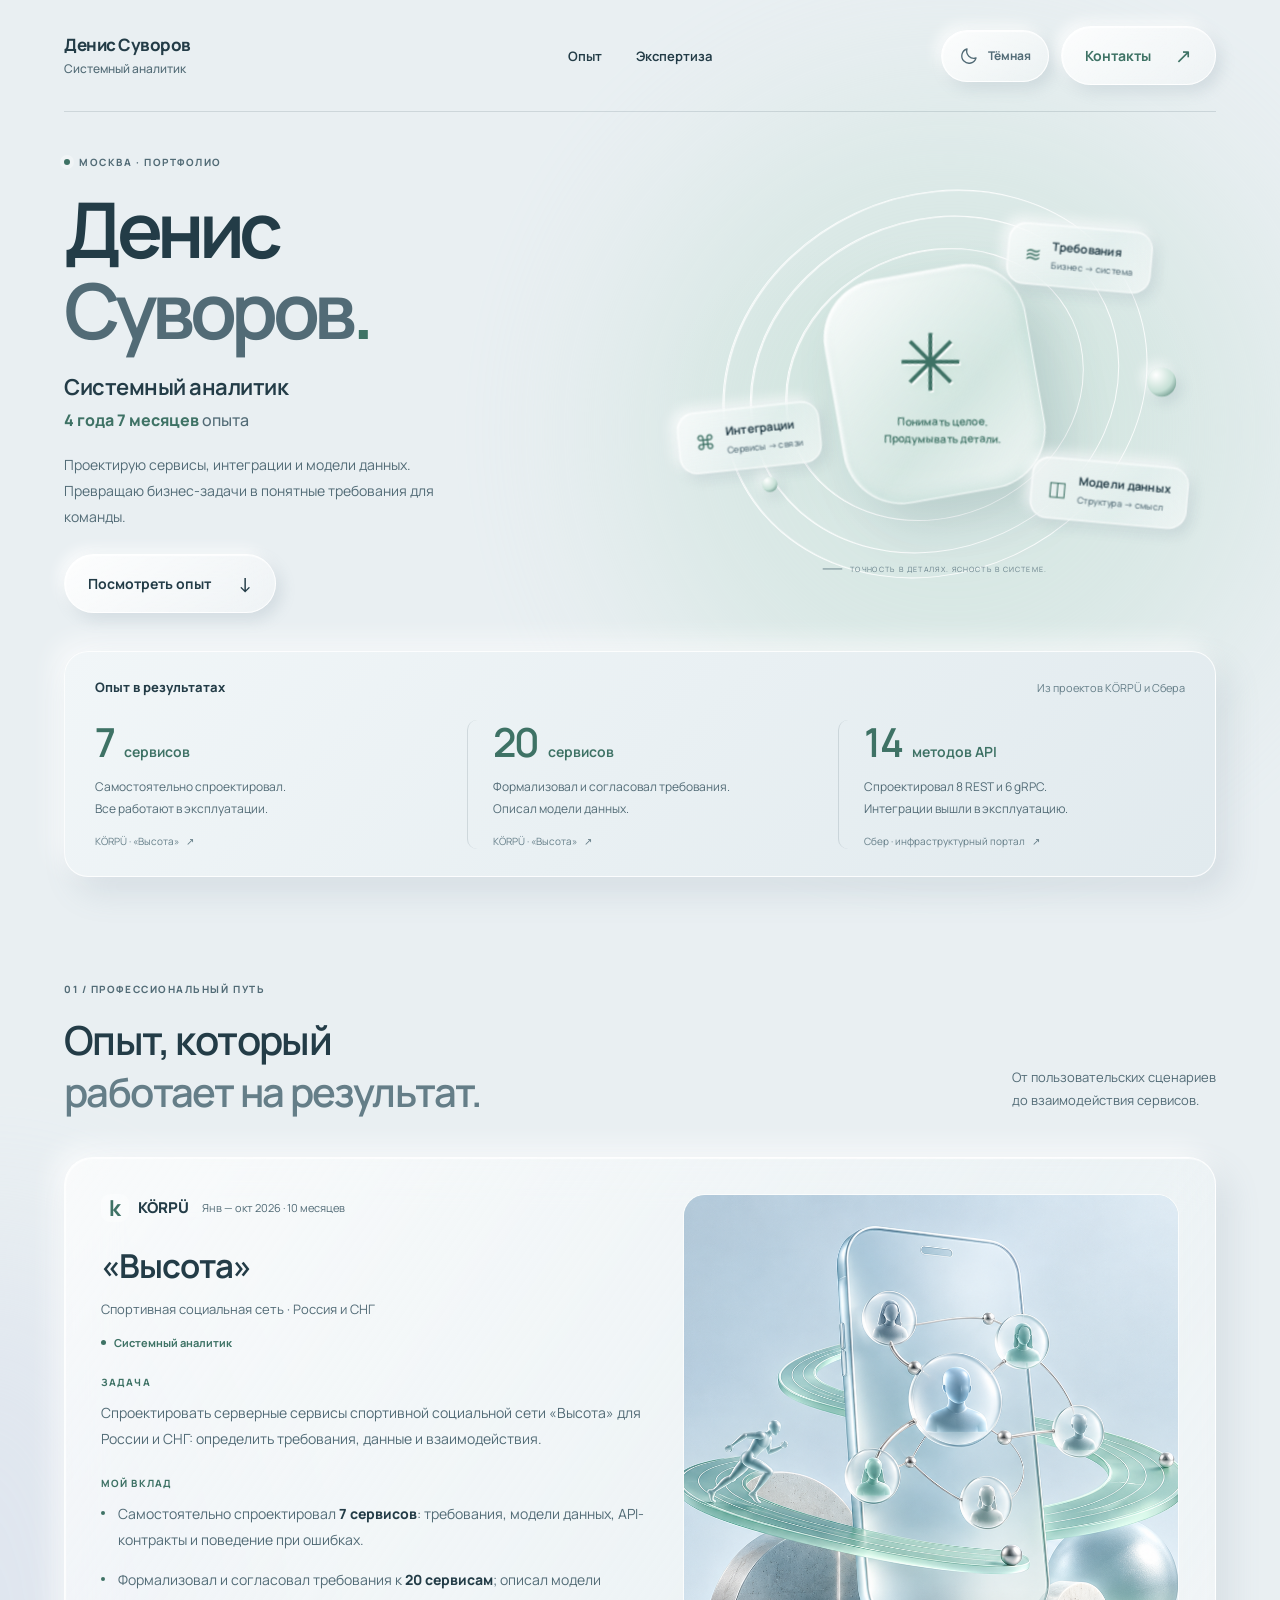
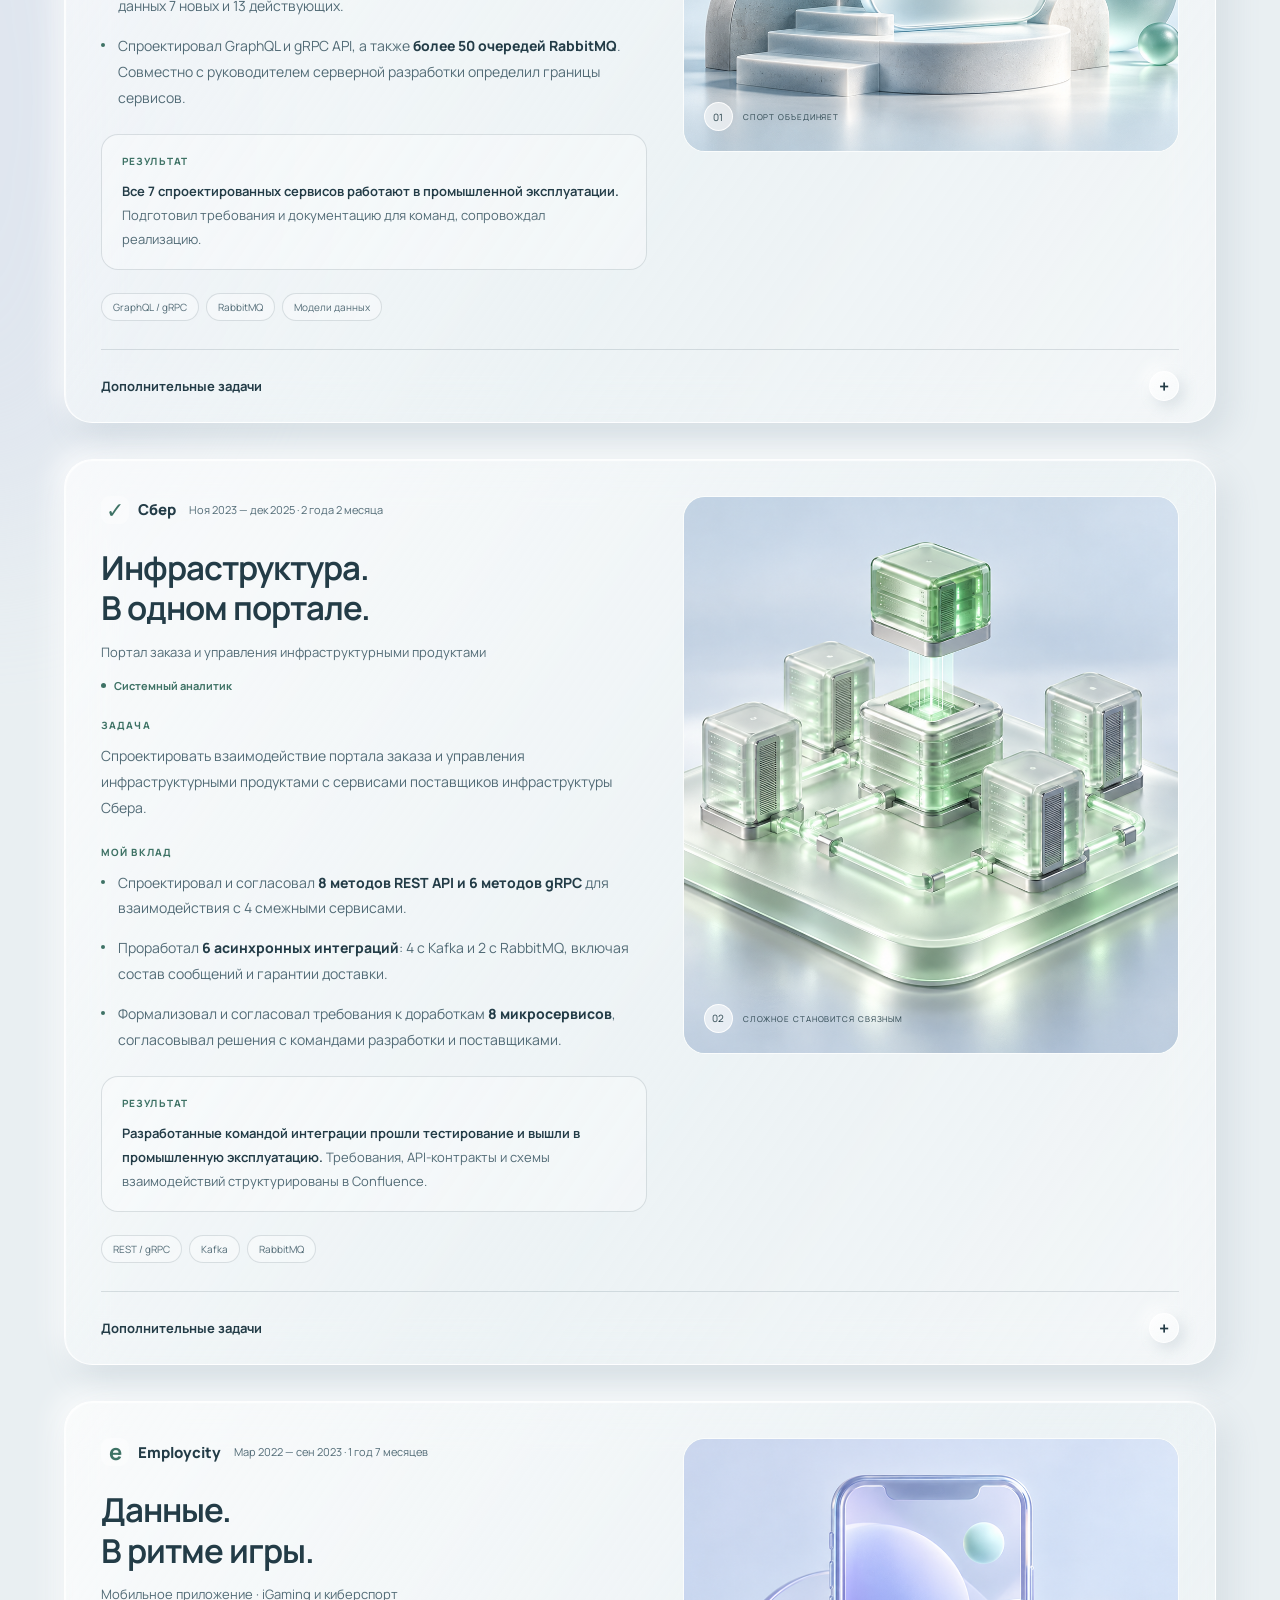
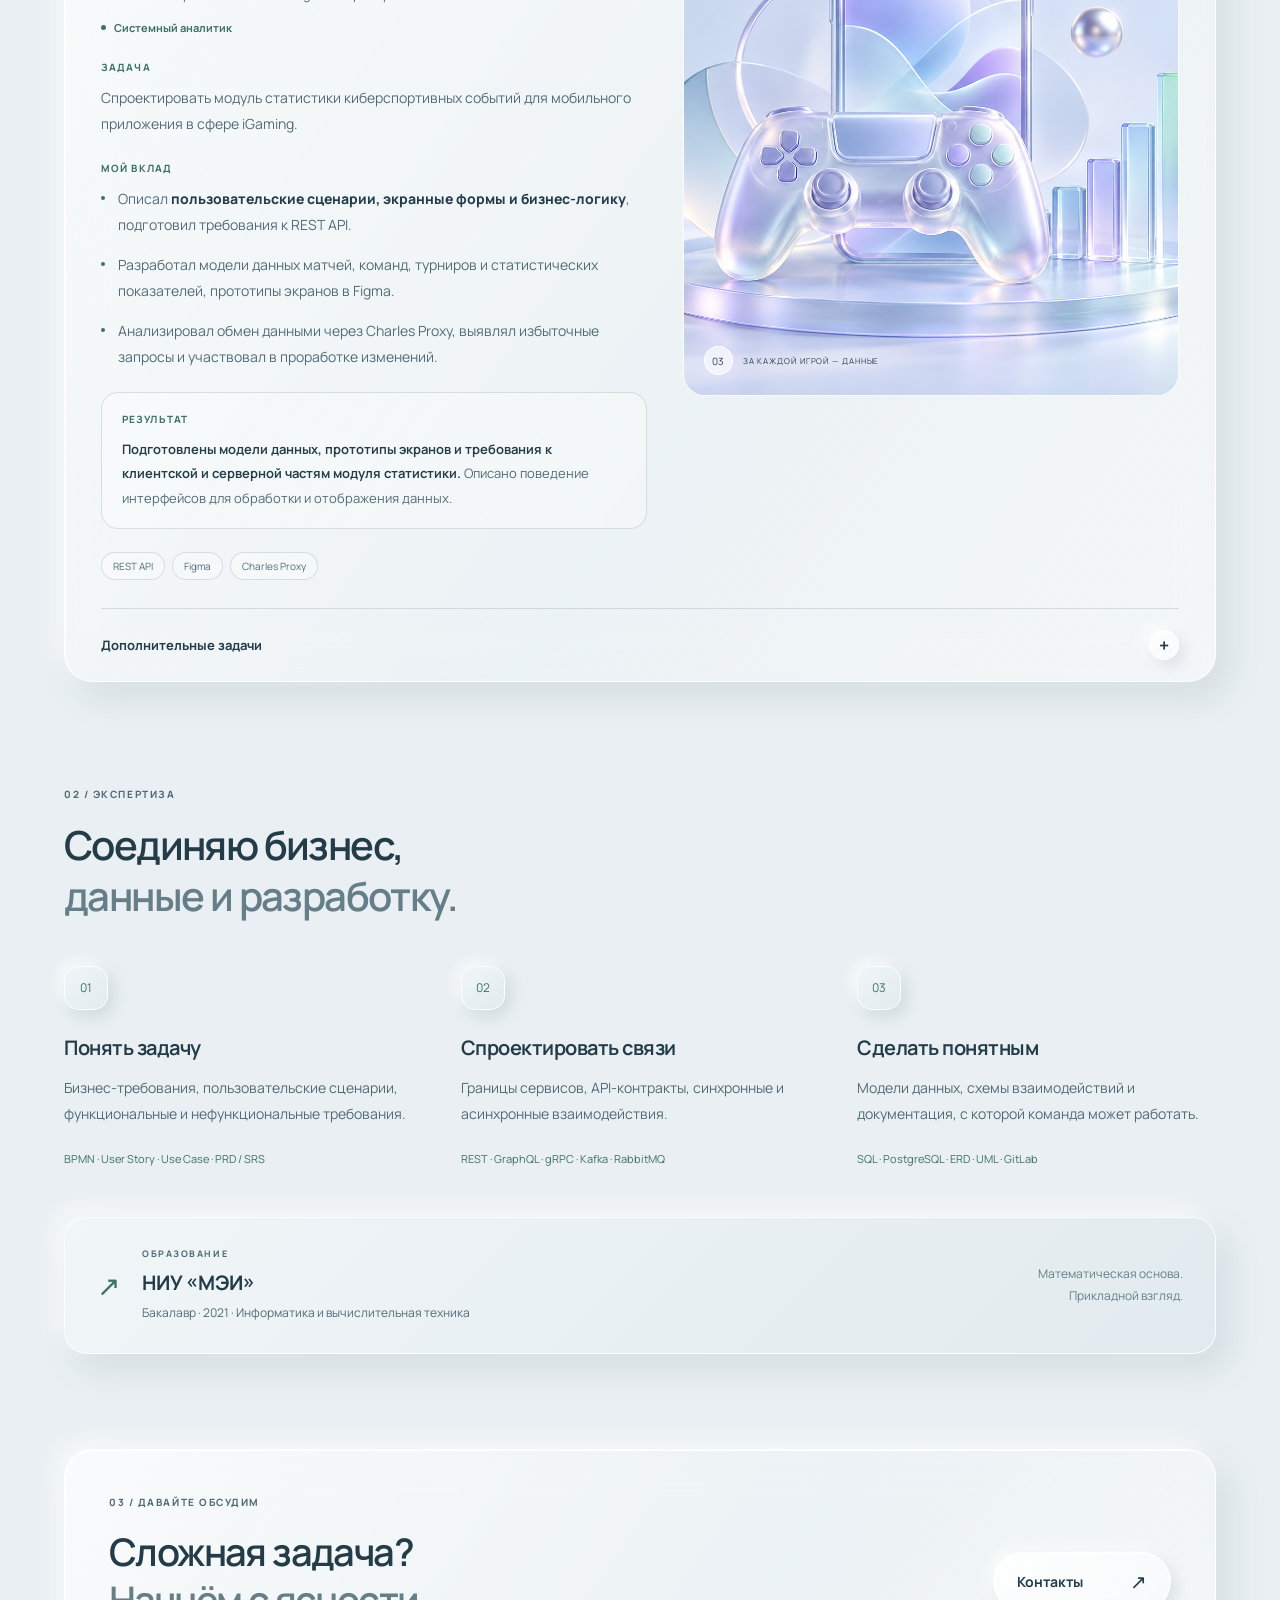
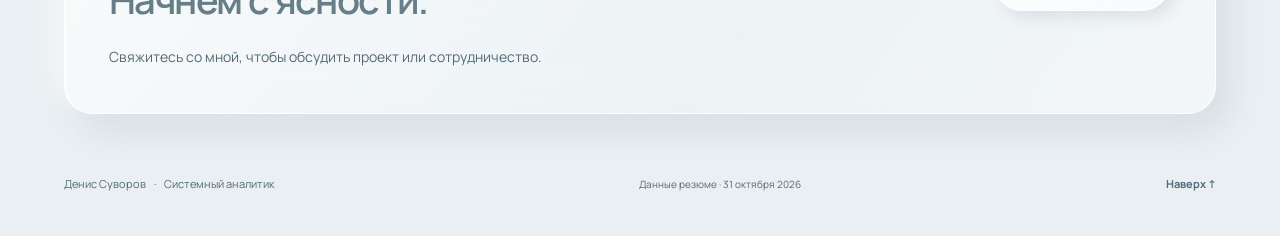
==== index.html @ 094d8428 "Publish analyst portfolio" ====
<!doctype html>
<html lang="ru">
<head>
<meta charset="UTF-8"><meta name="viewport" content="width=device-width, initial-scale=1">
<meta name="theme-color" content="#e9eff2"><meta name="description" content="Денис Суворов — системный аналитик. 4 года 7 месяцев опыта: спортивная социальная сеть, инфраструктурный портал Сбера и мобильное приложение киберспортивной статистики.">
<title>Денис Суворов — системный аналитик</title>
<link rel="icon" href="favicon.svg" type="image/svg+xml">
<script>
(function(){var theme;try{theme=localStorage.getItem('portfolio-theme')}catch(e){}if(theme!=='light'&&theme!=='dark'){theme=window.matchMedia('(prefers-color-scheme: dark)').matches?'dark':'light'}document.documentElement.dataset.theme=theme;document.querySelector('meta[name="theme-color"]').content=theme==='dark'?'#141e25':'#e9eff2'})();
</script>
<link rel="stylesheet" href="styles.css">
<script src="app.js" defer></script>
</head>
<body>
<a class="skip" href="#experience">Перейти к опыту</a>
<div class="ambient ambient-one" aria-hidden="true"></div><div class="ambient ambient-two" aria-hidden="true"></div>
<div class="page">
<header class="header">
<div class="brand">Денис Суворов<span class="brand-caption">Системный аналитик</span></div>
<nav aria-label="Основная навигация"><a class="nav-link" href="#experience">Опыт</a><a class="nav-link" href="#expertise">Экспертиза</a></nav>
<div class="header-actions">
<button class="glass-button theme-toggle" type="button" aria-label="Включить тёмную тему" aria-pressed="false" title="Включить тёмную тему">
<svg class="theme-icon icon-moon" width="20" height="20" viewBox="0 0 24 24" fill="none" stroke="currentColor" stroke-width="1.6" aria-hidden="true"><path d="M20.4 14.4A8.7 8.7 0 0 1 9.6 3.6 8.7 8.7 0 1 0 20.4 14.4Z" stroke-linejoin="round"/></svg>
<svg class="theme-icon icon-sun" width="20" height="20" viewBox="0 0 24 24" fill="none" stroke="currentColor" stroke-width="1.6" aria-hidden="true"><circle cx="12" cy="12" r="4"/><path d="M12 2v2m0 16v2M2 12h2m16 0h2M4.9 4.9l1.4 1.4m11.4 11.4 1.4 1.4M4.9 19.1l1.4-1.4M17.7 6.3l1.4-1.4" stroke-linecap="round"/></svg><span class="theme-label">Тёмная</span></button>
<button class="glass-button contact-open header-contact" type="button">Контакты <span aria-hidden="true">↗</span></button>
</div>
</header>
<main id="top">
<section class="hero" aria-labelledby="hero-title">
<div class="hero-copy"><div class="eyebrow"><span class="status-dot"></span> МОСКВА · ПОРТФОЛИО</div>
<h1 id="hero-title">Денис<br><span>Суворов</span><span class="name-dot">.</span></h1>
<p class="hero-position">Системный аналитик<span><strong>4 года 7 месяцев</strong> опыта</span></p>
<p class="hero-description">Проектирую сервисы, интеграции и модели данных. Превращаю бизнес-задачи в понятные требования для команды.</p>
<a class="glass-button hero-button" href="#experience">Посмотреть опыт <span aria-hidden="true">↓</span></a>
</div>
<div class="hero-visual" aria-label="Мой подход: связать требования, данные и взаимодействия сервисов">
<div class="orbit orbit-one"></div><div class="orbit orbit-two"></div><div class="orbit orbit-three"></div>
<div class="glass-core"><span class="core-spark">✳</span><span>Понимать целое.<br>Продумывать детали.</span></div>
<div class="floating floating-top"><span class="mini-icon">≋</span><span>Требования<small>Бизнес → система</small></span></div>
<div class="floating floating-left"><span class="mini-icon">⌘</span><span>Интеграции<small>Сервисы → связи</small></span></div>
<div class="floating floating-bottom"><span class="mini-icon">◫</span><span>Модели данных<small>Структура → смысл</small></span></div>
<span class="glass-bead bead-one"></span><span class="glass-bead bead-two"></span>
<div class="visual-caption"><span></span> ТОЧНОСТЬ В ДЕТАЛЯХ. ЯСНОСТЬ В СИСТЕМЕ.</div>
</div>
</section>
<section class="key-results surface" aria-labelledby="key-results-title">
<div class="results-heading"><h2 id="key-results-title">Опыт в результатах</h2><span>Из проектов KÖRPÜ и Сбера</span></div>
<div class="results-grid">
<a class="key-result" href="#korpu"><strong>7<span>сервисов</span></strong><p>Самостоятельно спроектировал. <br>Все работают в эксплуатации.</p><span class="result-source">KÖRPÜ · «Высота» <span aria-hidden="true">↗</span></span></a>
<a class="key-result" href="#korpu"><strong>20<span>сервисов</span></strong><p>Формализовал и согласовал требования. <br>Описал модели данных.</p><span class="result-source">KÖRPÜ · «Высота» <span aria-hidden="true">↗</span></span></a>
<a class="key-result" href="#sber"><strong>14<span>методов API</span></strong><p>Спроектировал 8 REST и 6 gRPC. <br>Интеграции вышли в эксплуатацию.</p><span class="result-source">Сбер · инфраструктурный портал <span aria-hidden="true">↗</span></span></a>
</div>
</section>
<section id="experience" class="experience" aria-labelledby="experience-title">
<div class="section-heading"><div><div class="eyebrow">01 / ПРОФЕССИОНАЛЬНЫЙ ПУТЬ</div><h2 id="experience-title">Опыт, который<br><span>работает на результат.</span></h2></div><p>От пользовательских сценариев<br>до взаимодействия сервисов.</p></div>
<div class="work-list">
<article class="work-card glass-card" id="korpu">
<div class="work-main"><div class="work-content"><div class="work-meta"><span class="company-tag"><span class="company-symbol korpu-symbol">k</span>KÖRPÜ</span><span class="date">Янв — окт 2026 · 10 месяцев</span></div>
<h3>«Высота»</h3><p class="project-kind">Спортивная социальная сеть · Россия и СНГ</p><p class="role">Системный аналитик</p>
<div class="case-story">
<section class="case-step"><h4>Задача</h4><p>Спроектировать серверные сервисы спортивной социальной сети «Высота» для России и СНГ: определить требования, данные и взаимодействия.</p></section>
<section class="case-step"><h4>Мой вклад</h4><ul class="achievements"><li>Самостоятельно спроектировал <b>7 сервисов</b>: требования, модели данных, API-контракты и поведение при ошибках.</li><li>Формализовал и согласовал требования к <b>20 сервисам</b>; описал модели данных 7 новых и 13 действующих.</li><li>Спроектировал GraphQL и gRPC API, а также <b>более 50 очередей RabbitMQ</b>. Совместно с руководителем серверной разработки определил границы сервисов.</li></ul></section>
<section class="case-step case-outcome"><h4>Результат</h4><p><strong>Все 7 спроектированных сервисов работают в промышленной эксплуатации.</strong> Подготовил требования и документацию для команд, сопровождал реализацию.</p></section>
</div>
<div class="tags"><span>GraphQL / gRPC</span><span>RabbitMQ</span><span>Модели данных</span></div></div>
<figure class="work-art art-vysota"><img src="vysota.png" alt="Авторская стеклянная композиция: смартфон, беговая дорожка и связи между участниками спортивного сообщества" width="1200" height="900"><figcaption><span>01</span> СПОРТ ОБЪЕДИНЯЕТ</figcaption></figure></div>
<details class="work-details"><summary>Дополнительные задачи <span aria-hidden="true">+</span></summary><div class="details-grid"><div><h4>Архитектура и взаимодействия</h4><ul><li>Совместно с руководителем серверной разработки определил границы сервисов и зоны ответственности.</li><li>Восстанавливал описание действующих сервисов по их устройству и поведению.</li><li>В проектных решениях применял Outbox — сохранение события вместе с бизнес-изменением для последующей отправки.</li><li>Описал аутентификацию и авторизацию: access- и refresh-токены JWT, их срок жизни, передачу и хранение.</li></ul></div><div><h4>Требования и сопровождение</h4><ul><li>Подготовил схемы процессов BPMN 2.0, последовательностей взаимодействий UML Sequence и моделей данных ERD.</li><li>Подготовил требования к продукту (PRD), спецификации требований к системе (SRS) и задания для разработки, дизайна и тестирования.</li><li>Вёл документацию в GitLab, формировал бэклог, согласовывал решения и сопровождал реализацию.</li><li>Использовал AI-агентов для черновиков моделей, документации, проверки требований, прототипов и анализа backend-сервисов; SQL — для поиска данных каталога.</li></ul></div></div></details>
</article>
<article class="work-card glass-card" id="sber">
<div class="work-main"><div class="work-content"><div class="work-meta"><span class="company-tag"><span class="company-symbol sber-symbol">✓</span>Сбер</span><span class="date">Ноя 2023 — дек 2025 · 2 года 2 месяца</span></div>
<h3>Инфраструктура.<br>В одном портале.</h3><p class="project-kind">Портал заказа и управления инфраструктурными продуктами</p><p class="role">Системный аналитик</p>
<div class="case-story">
<section class="case-step"><h4>Задача</h4><p>Спроектировать взаимодействие портала заказа и управления инфраструктурными продуктами с сервисами поставщиков инфраструктуры Сбера.</p></section>
<section class="case-step"><h4>Мой вклад</h4><ul class="achievements"><li>Спроектировал и согласовал <b>8 методов REST API и 6 методов gRPC</b> для взаимодействия с 4 смежными сервисами.</li><li>Проработал <b>6 асинхронных интеграций</b>: 4 с Kafka и 2 с RabbitMQ, включая состав сообщений и гарантии доставки.</li><li>Формализовал и согласовал требования к доработкам <b>8 микросервисов</b>, согласовывал решения с командами разработки и поставщиками.</li></ul></section>
<section class="case-step case-outcome"><h4>Результат</h4><p><strong>Разработанные командой интеграции прошли тестирование и вышли в промышленную эксплуатацию.</strong> Требования, API-контракты и схемы взаимодействий структурированы в Confluence.</p></section>
</div>
<div class="tags"><span>REST / gRPC</span><span>Kafka</span><span>RabbitMQ</span></div></div>
<figure class="work-art art-sber"><img src="sber.png" alt="Авторская стеклянная композиция: серверные башни и связанные инфраструктурные модули" width="1200" height="900" loading="lazy"><figcaption><span>02</span> СЛОЖНОЕ СТАНОВИТСЯ СВЯЗНЫМ</figcaption></figure></div>
<details class="work-details"><summary>Дополнительные задачи <span aria-hidden="true">+</span></summary><div class="details-grid"><div><h4>Надёжное взаимодействие</h4><ul><li>Описывал API-контракты и взаимодействия портала с сервисами поставщиков инфраструктуры.</li><li>Для обмена событиями описывал Outbox, состав сообщений, устранение повторов, гарантии доставки, очередь необработанных сообщений (DLQ) и потребителей событий.</li><li>Согласовывал технические решения с командами разработки и поставщиками инфраструктурных сервисов.</li></ul></div><div><h4>Единая картина для команды</h4><ul><li>Подготовил 4 сквозные модели бизнес-процессов BPMN 2.0 и более 8 UML Sequence-диаграмм взаимодействий сервисов.</li><li>Структурировал и актуализировал требования, контракты и схемы в Confluence.</li><li>Анализировал инфраструктурные продукты с помощью SQL, чтобы определить их готовность к переносу в новую систему.</li></ul></div></div></details>
</article>
<article class="work-card glass-card" id="employcity">
<div class="work-main"><div class="work-content"><div class="work-meta"><span class="company-tag"><span class="company-symbol employ-symbol">e</span>Employcity</span><span class="date">Мар 2022 — сен 2023 · 1 год 7 месяцев</span></div>
<h3>Данные.<br>В ритме игры.</h3><p class="project-kind">Мобильное приложение · iGaming и киберспорт</p><p class="role">Системный аналитик</p>
<div class="case-story">
<section class="case-step"><h4>Задача</h4><p>Спроектировать модуль статистики киберспортивных событий для мобильного приложения в сфере iGaming.</p></section>
<section class="case-step"><h4>Мой вклад</h4><ul class="achievements"><li>Описал <b>пользовательские сценарии, экранные формы и бизнес-логику</b>, подготовил требования к REST API.</li><li>Разработал модели данных матчей, команд, турниров и статистических показателей, прототипы экранов в Figma.</li><li>Анализировал обмен данными через Charles Proxy, выявлял избыточные запросы и участвовал в проработке изменений.</li></ul></section>
<section class="case-step case-outcome"><h4>Результат</h4><p><strong>Подготовлены модели данных, прототипы экранов и требования к клиентской и серверной частям модуля статистики.</strong> Описано поведение интерфейсов для обработки и отображения данных.</p></section>
</div>
<div class="tags"><span>REST API</span><span>Figma</span><span>Charles Proxy</span></div></div>
<figure class="work-art art-employ"><img src="employcity.png" alt="Авторская стеклянная композиция: игровой контроллер, смартфон и столбцы спортивной статистики" width="1200" height="900" loading="lazy"><figcaption><span>03</span> ЗА КАЖДОЙ ИГРОЙ — ДАННЫЕ</figcaption></figure></div>
<details class="work-details"><summary>Дополнительные задачи <span aria-hidden="true">+</span></summary><div class="details-grid"><div><h4>Сценарии и данные</h4><p>Проработал обработку и отображение статистики в приложении. Формализовал требования к клиентской и серверной частям, связав интерфейсы с бизнес-логикой и моделями данных.</p></div><div><h4>Анализ поведения приложения</h4><p>С помощью Charles Proxy анализировал обмен данными между приложением и сервером, выявлял избыточные сетевые запросы. Участвовал в проработке изменений и проверке соответствия сценариев требованиям.</p></div></div></details>
</article>
</div></section>
<section id="expertise" class="expertise" aria-labelledby="expertise-title"><div class="section-heading"><div><div class="eyebrow">02 / ЭКСПЕРТИЗА</div><h2 id="expertise-title">Соединяю бизнес,<br><span>данные и разработку.</span></h2></div></div>
<div class="expertise-grid"><div class="expertise-item"><span class="expertise-number">01</span><h3>Понять задачу</h3><p>Бизнес-требования, пользовательские сценарии, функциональные и нефункциональные требования.</p><span class="tool-line">BPMN · User Story · Use Case · PRD / SRS</span></div><div class="expertise-item"><span class="expertise-number">02</span><h3>Спроектировать связи</h3><p>Границы сервисов, API-контракты, синхронные и асинхронные взаимодействия.</p><span class="tool-line">REST · GraphQL · gRPC · Kafka · RabbitMQ</span></div><div class="expertise-item"><span class="expertise-number">03</span><h3>Сделать понятным</h3><p>Модели данных, схемы взаимодействий и документация, с которой команда может работать.</p><span class="tool-line">SQL · PostgreSQL · ERD · UML · GitLab</span></div></div>
<div class="education surface"><span class="education-icon" aria-hidden="true">↗</span><div><span class="eyebrow">ОБРАЗОВАНИЕ</span><h3>НИУ «МЭИ»</h3><p>Бакалавр · 2021 · Информатика и вычислительная техника</p></div><span class="education-note">Математическая основа.<br>Прикладной взгляд.</span></div>
</section>
<section class="contact-section glass-card"><div><div class="eyebrow">03 / ДАВАЙТЕ ОБСУДИМ</div><h2>Сложная задача?<br><span>Начнём с ясности.</span></h2><p>Свяжитесь со мной, чтобы обсудить проект или сотрудничество.</p></div><button class="glass-button contact-open contact-cta">Контакты <span aria-hidden="true">↗</span></button></section>
</main>
<footer><span>Денис Суворов <span class="footer-dot">·</span> Системный аналитик</span><span>Данные резюме · 31 октября 2026</span><a href="#top">Наверх ↑</a></footer>
</div>
<dialog id="contact-dialog" aria-labelledby="dialog-title" aria-describedby="dialog-description"><div class="dialog-inner">
<button class="close-button" type="button" aria-label="Закрыть контакты">×</button>
<div class="eyebrow">НА СВЯЗИ</div><h2 id="dialog-title">Денис Суворов</h2>
<p class="dialog-subtitle" id="dialog-description">Выберите удобный способ связаться со мной.</p>
<a class="contact-row" href="mailto:magicianprofound@gmail.com"><span class="contact-icon" aria-hidden="true">@</span><span class="contact-text"><small>ЭЛЕКТРОННАЯ ПОЧТА</small><strong>magicianprofound@gmail.com</strong></span><span class="contact-arrow" aria-hidden="true">↗</span></a>
<a class="contact-row" href="https://t.me/dreamshrouded" target="_blank" rel="noopener noreferrer"><svg class="contact-icon" width="24" height="24" viewBox="0 0 24 24" fill="none" stroke="currentColor" stroke-width="1.5" aria-hidden="true"><path d="m3 10 18-7-4 18-6-7-8-4Z" stroke-linejoin="round"/><path d="m11 14 10-11M11 14l-1 6 4-3" stroke-linecap="round" stroke-linejoin="round"/></svg><span class="contact-text"><small>TELEGRAM</small><strong>@dreamshrouded</strong></span><span class="contact-arrow" aria-hidden="true">↗</span><span class="sr-only"> (откроется в новой вкладке)</span></a>
<a class="contact-row" href="https://hh.ru/resume/027061e5ff114b42570039ed1f587a52645744" target="_blank" rel="noopener noreferrer"><span class="contact-icon hh-icon" aria-hidden="true">hh</span><span class="contact-text"><small>РЕЗЮМЕ НА HH.RU</small><strong>Профиль и полный опыт</strong></span><span class="contact-arrow" aria-hidden="true">↗</span><span class="sr-only"> (откроется в новой вкладке)</span></a>
<p class="dialog-note">Telegram и hh.ru откроются в новой вкладке.</p>
</div></dialog>
<p class="sr-only" id="theme-status" role="status" aria-live="polite"></p>
</body></html>
---- styles.css ----
@import url('https://fonts.googleapis.com/css2?family=Manrope:wght@400;500;550;600;650;700;750;800&display=swap');
:root {
  --bg:#e9eff2; --ink:#233c47; --muted:#526b76; --subtle:#657e88; --accent:#3e7265;
  --line:rgba(65,92,103,.17); --edge:rgba(255,255,255,.88); --highlight:#fff;
  --glass:linear-gradient(125deg,rgba(255,255,255,.72),rgba(244,251,252,.3) 60%,rgba(255,255,255,.48));
  --surface:linear-gradient(135deg,#f1f6f8,#e1eaee); --button:linear-gradient(140deg,rgba(255,255,255,.9),rgba(255,255,255,.28));
  --button-hover:linear-gradient(135deg,#fff,rgba(216,237,229,.8));
  --nav-hover:rgba(85,143,125,.2); --nav-hover-border:rgba(55,110,92,.25);
  --shadow:12px 15px 32px rgba(111,137,152,.17),-9px -9px 26px rgba(255,255,255,.75);
  --button-shadow:5px 6px 15px rgba(111,137,152,.2),-5px -5px 14px rgba(255,255,255,.8);
  --inset:inset 1px 1px 1px rgba(255,255,255,.8); --inset-bg:rgba(255,255,255,.32);
  --mint-glow:#c6e0d6; --blue-glow:#d6ddec; --core-fill:linear-gradient(140deg,rgba(255,255,255,.85),rgba(218,238,232,.15) 60%,rgba(255,255,255,.65));
  --core-shadow:20px 28px 55px rgba(77,114,121,.2),inset 2px 2px 4px #fff,inset -4px -5px 14px rgba(167,206,197,.36);
  --dialog:linear-gradient(125deg,#f5fafc,#e0efea); --backdrop:rgba(33,53,64,.36);
  font-family:'Manrope',-apple-system,BlinkMacSystemFont,'Segoe UI',sans-serif; font-synthesis:none;
  color:var(--ink); background:var(--bg); color-scheme:light; scroll-behavior:smooth; scroll-padding-top:32px;
}
:root[data-theme="dark"] {
  --bg:#141e25; --ink:#e5efef; --muted:#b4c7cd; --subtle:#9fb7c0; --accent:#9cd7c2;
  --line:rgba(180,211,219,.16); --edge:rgba(208,236,235,.16); --highlight:rgba(215,247,239,.14);
  --glass:linear-gradient(125deg,rgba(62,83,94,.58),rgba(30,49,58,.38) 60%,rgba(42,65,70,.48));
  --surface:linear-gradient(135deg,#25343d,#1a2831); --button:linear-gradient(140deg,rgba(99,133,143,.26),rgba(52,84,91,.22));
  --button-hover:linear-gradient(135deg,rgba(122,175,165,.35),rgba(58,106,97,.3));
  --nav-hover:rgba(153,222,199,.2); --nav-hover-border:rgba(172,233,214,.3);
  --shadow:12px 15px 32px rgba(4,10,16,.44),-7px -7px 24px rgba(89,123,135,.08);
  --button-shadow:5px 6px 15px rgba(0,8,14,.34),-4px -4px 12px rgba(114,150,160,.07);
  --inset:inset 1px 1px 1px rgba(208,236,235,.1); --inset-bg:rgba(158,203,207,.06);
  --mint-glow:#315e54; --blue-glow:#294658; --core-fill:linear-gradient(140deg,rgba(107,153,149,.22),rgba(27,56,59,.2) 60%,rgba(98,146,139,.22));
  --core-shadow:20px 28px 55px rgba(0,12,17,.5),inset 2px 2px 3px rgba(200,245,229,.13),inset -4px -5px 14px rgba(107,176,150,.1);
  --dialog:linear-gradient(125deg,#293e48,#1d3337); --backdrop:rgba(3,12,18,.65);
  color-scheme:dark;
}
*{box-sizing:border-box}body{margin:0;position:relative;overflow-x:clip}a{color:inherit;text-decoration:none}button{font:inherit;color:inherit;border:0}button,a,summary{-webkit-tap-highlight-color:transparent;touch-action:manipulation}a,button,summary{cursor:pointer}button:focus-visible,a:focus-visible,summary:focus-visible{outline:3px solid var(--accent);outline-offset:5px}::selection{background:var(--accent);color:var(--bg)}.page{max-width:1328px;padding:0 64px;margin:auto;position:relative}.sr-only{position:absolute;width:1px;height:1px;padding:0;margin:-1px;overflow:hidden;clip:rect(0,0,0,0);white-space:nowrap;border:0}.skip{position:fixed;top:-100px;left:20px;padding:15px;background:var(--bg);z-index:20}.skip:focus{top:20px}.ambient{position:absolute;pointer-events:none;z-index:-1;border-radius:50%;filter:blur(90px);opacity:.48}.ambient-one{width:min(660px,100%);height:660px;background:var(--mint-glow);top:100px;right:0}.ambient-two{width:450px;height:900px;background:var(--blue-glow);left:-240px;top:1250px}
.header{min-height:112px;display:grid;grid-template-columns:1fr auto 1fr;align-items:center;gap:32px;border-bottom:1px solid var(--line)}.brand{font-size:17px;font-weight:750;line-height:1.4;letter-spacing:-.5px}.brand-caption{display:block;font-size:12px;letter-spacing:0;color:var(--muted);font-weight:500;margin-top:4px}.header nav{display:flex;gap:8px;align-items:center;font-size:13px;font-weight:650}.nav-link{padding:12px;min-height:44px;display:inline-flex;align-items:center;border-radius:14px;border:1px solid transparent;color:var(--ink);background-color:transparent;box-shadow:inset 0 1px 0 transparent;transition:background-color .3s cubic-bezier(.22,.61,.36,1),border-color .3s ease,box-shadow .3s ease,transform .3s cubic-bezier(.22,.61,.36,1)}.nav-link:hover,.nav-link:focus-visible{color:var(--ink);background-color:var(--nav-hover);border-color:var(--nav-hover-border);box-shadow:inset 0 1px 0 var(--edge);transform:translateY(-1px)}.nav-link:active{transform:translateY(0)}.header-actions{display:flex;align-items:center;gap:12px;justify-self:end}.glass-button{display:inline-flex;align-items:center;justify-content:space-between;gap:24px;border-radius:99px;padding:15px 23px;font-weight:700;font-size:14px;min-height:52px;background:var(--button);border:1px solid var(--edge);box-shadow:var(--button-shadow),var(--inset);backdrop-filter:blur(20px);transition:transform .2s,box-shadow .2s,background .2s}.glass-button>span:not(.theme-label){font-size:20px;font-weight:500}.glass-button:hover{transform:translateY(-2px);background:var(--button-hover)}.glass-button:active{transform:translateY(0)}.theme-toggle{justify-content:center;gap:9px;padding:14px 17px;min-width:108px;font-size:12px;color:var(--muted)}.theme-icon{flex-shrink:0}.icon-sun{display:none}[data-theme="dark"] .icon-sun{display:block}[data-theme="dark"] .icon-moon{display:none}.header-contact{color:var(--accent)}
.hero{display:grid;grid-template-columns:1fr 1fr;align-items:center;min-height:680px;gap:24px;padding:64px 0 70px}.eyebrow{font-size:10px;font-weight:750;letter-spacing:1.55px;color:var(--muted);display:flex;align-items:center;gap:9px;line-height:1.6}.status-dot{width:6px;height:6px;flex-shrink:0;border-radius:50%;background:var(--accent);box-shadow:0 0 0 4px var(--inset-bg)}h1{font-size:clamp(64px,6.6vw,88px);line-height:1.06;letter-spacing:-5.5px;margin:26px 0 25px;font-weight:650}h1>span:not(.name-dot){color:var(--muted)}.name-dot{color:var(--accent)}.hero-lead{font-size:25px;line-height:1.4;letter-spacing:-.7px;font-weight:600;margin:0 0 18px}.hero-description{font-size:15px;line-height:1.85;max-width:390px;color:var(--muted);margin:0 0 30px}.hero-button{min-width:212px}.hero-visual{height:490px;position:relative;isolation:isolate;display:flex;align-items:center;justify-content:center}.hero-visual:before{content:'';position:absolute;inset:40px -25px;background:radial-gradient(ellipse,var(--mint-glow) 0%,transparent 70%);opacity:.45;z-index:-1}.orbit{position:absolute;border-radius:50%;border:1px solid var(--edge);box-shadow:var(--inset)}.orbit-one{width:365px;height:365px;transform:rotate(-25deg) scaleX(1.15)}.orbit-two{width:420px;height:420px;transform:rotate(-25deg) scaleX(1.15)}.orbit-three{width:295px;height:295px;transform:rotate(-25deg) scaleX(1.15)}.glass-core{width:227px;height:252px;display:flex;align-items:center;justify-content:center;flex-direction:column;gap:16px;transform:rotate(-10deg);border-radius:66px;background:var(--core-fill);border:1px solid var(--edge);box-shadow:var(--core-shadow);backdrop-filter:blur(8px)}.core-spark{font-size:88px;line-height:1;color:var(--accent);font-weight:400;text-shadow:1px 2px 1px var(--highlight),4px 5px 9px var(--mint-glow);transform:rotate(10deg)}.glass-core>span:last-child{text-align:center;font-size:12px;font-weight:650;line-height:1.6;transform:rotate(10deg);color:var(--accent)}.floating{position:absolute;display:flex;align-items:center;gap:12px;padding:15px 19px;border-radius:20px;border:1px solid var(--edge);background:var(--glass);backdrop-filter:blur(18px);box-shadow:var(--button-shadow),var(--inset);font-size:13px;font-weight:700}.floating small{display:block;margin-top:5px;font-size:10px;font-weight:500;color:var(--muted)}.mini-icon{font-size:22px;color:var(--accent)}.floating-top{top:35px;right:40px;transform:rotate(5deg)}.floating-left{left:-4px;top:235px;transform:rotate(-6deg)}.floating-bottom{bottom:55px;right:0;transform:rotate(5deg)}.glass-bead{position:absolute;border-radius:50%;background:radial-gradient(circle at 30% 25%,var(--highlight),var(--mint-glow) 57%,var(--accent));box-shadow:var(--button-shadow)}.bead-one{width:32px;height:32px;right:13px;top:192px}.bead-two{width:17px;height:17px;bottom:90px;left:90px}.visual-caption{position:absolute;bottom:-1px;font-size:8px;letter-spacing:1px;color:var(--subtle);display:flex;align-items:center;gap:9px}.visual-caption>span{height:1px;width:22px;background:var(--subtle)}
.surface{background:var(--surface);border:1px solid var(--edge);box-shadow:var(--shadow)}.facts{display:grid;grid-template-columns:1.3fr .6fr 1.1fr;align-items:center;padding:32px 34px;border-radius:24px;gap:26px}.fact+.fact{border-left:1px solid var(--line);padding-left:30px}.fact strong{font-size:36px;letter-spacing:-1px;font-weight:600}.fact-main strong{white-space:nowrap}.fact-main strong>span{font-size:17px;letter-spacing:-.4px}.fact p{font-size:12px;color:var(--muted);margin:10px 0 0;line-height:1.6}.fact-domains strong{font-size:18px;letter-spacing:-.5px;line-height:1.5}.experience,.expertise{padding-top:104px}.section-heading{display:flex;justify-content:space-between;align-items:flex-end;margin-bottom:40px;gap:30px}h2{font-size:40px;line-height:1.28;letter-spacing:-1.6px;font-weight:600;margin:17px 0 0}h2 span{color:var(--subtle)}.section-heading>p{font-size:13px;line-height:1.8;color:var(--muted);margin:0 0 4px}.work-list{display:flex;flex-direction:column;gap:36px}.glass-card{border:1px solid var(--edge);background:var(--glass);box-shadow:var(--shadow),var(--inset);backdrop-filter:blur(25px);border-radius:28px}.work-card{padding:36px 36px 0;overflow:hidden}.work-main{display:grid;grid-template-columns:1.1fr 1fr;gap:36px;align-items:center}.work-meta{display:flex;flex-wrap:wrap;align-items:center;gap:13px;margin-bottom:24px}.company-tag{font-size:15px;font-weight:800;display:flex;gap:9px;align-items:center}.company-symbol{display:flex;justify-content:center;align-items:center;width:28px;height:28px;font-size:22px;border-radius:9px;font-weight:700;background:var(--inset-bg);color:var(--accent)}.date{font-size:11px;color:var(--muted);line-height:1.6}.work-content h3{font-size:33px;letter-spacing:-1px;line-height:1.23;font-weight:650;margin:0 0 12px}.project-kind{font-size:13px;color:var(--muted);line-height:1.7;margin:0 0 15px}.role{font-size:11px;color:var(--accent);font-weight:700;display:flex;gap:8px;align-items:center;margin:0 0 20px}.role:before{content:'';width:5px;height:5px;border-radius:50%;background:var(--accent)}.work-intro{font-size:14px;line-height:1.85;margin:0 0 24px;color:var(--muted)}.result-line{display:flex;gap:17px;align-items:center;margin:0 0 23px;padding-top:20px;border-top:1px solid var(--line)}.result-line strong{font-size:46px;line-height:1;font-weight:550;letter-spacing:-2px;color:var(--accent)}.result-line>span{font-size:12px;line-height:1.6;color:var(--muted)}.achievements{list-style:none;margin:0;padding:0}.achievements li{position:relative;padding-left:17px;margin-bottom:14px;font-size:13px;line-height:1.85;color:var(--muted)}.achievements li:before{content:'';position:absolute;left:0;top:10px;width:4px;height:4px;border-radius:50%;background:var(--accent)}.achievements b{font-weight:750;color:var(--ink)}.tags{display:flex;flex-wrap:wrap;gap:7px;margin:24px 0 29px}.tags>span{border:1px solid var(--line);padding:6px 11px;border-radius:30px;font-size:10px;color:var(--muted);background:var(--inset-bg)}.work-art{margin:0 0 28px;position:relative;border-radius:22px;overflow:hidden;align-self:stretch;min-height:420px;background:#d8e7e8;border:1px solid var(--edge)}.work-art img{position:absolute;width:100%;height:100%;object-fit:cover;object-position:center;transition:filter .25s}.work-art figcaption{position:absolute;bottom:20px;left:20px;right:20px;display:flex;align-items:center;gap:10px;font-size:8px;letter-spacing:.9px;color:#29434c}.work-art figcaption>span{display:flex;align-items:center;justify-content:center;width:29px;height:29px;border-radius:50%;border:1px solid rgba(255,255,255,.9);background:rgba(255,255,255,.6);backdrop-filter:blur(8px);font-size:10px;letter-spacing:0}[data-theme="dark"] .work-art img{filter:brightness(.74) saturate(.82)}[data-theme="dark"] .work-art figcaption{color:#102e35;font-weight:750}[data-theme="dark"] .work-art figcaption>span{background:rgba(223,250,241,.75)}.work-details{border-top:1px solid var(--line)}.work-details summary{list-style:none;display:flex;align-items:center;justify-content:space-between;padding:21px 0;font-size:13px;font-weight:700;min-height:68px}.work-details summary::-webkit-details-marker{display:none}.work-details summary>span{width:30px;height:30px;background:var(--button);border:1px solid var(--edge);box-shadow:var(--button-shadow);border-radius:50%;display:flex;align-items:center;justify-content:center;font-size:18px;transition:transform .2s}.work-details[open] summary>span{transform:rotate(45deg)}.details-grid{display:grid;grid-template-columns:1fr 1fr;gap:36px;padding:8px 0 28px}.details-grid h4{font-size:15px;margin:0 0 14px}.details-grid ul{padding-left:17px;margin:0}.details-grid li,.details-grid p{font-size:13px;line-height:1.85;color:var(--muted);margin:0 0 12px}.expertise-grid{display:grid;grid-template-columns:repeat(3,1fr);gap:38px;padding:5px 0 48px}.expertise-number{display:flex;align-items:center;justify-content:center;width:44px;height:44px;background:var(--surface);box-shadow:var(--button-shadow);border:1px solid var(--edge);border-radius:15px;font-size:12px;color:var(--accent);margin-bottom:24px}.expertise-item h3{font-size:20px;letter-spacing:-.5px;font-weight:650;margin:0 0 14px}.expertise-item p{font-size:14px;line-height:1.85;color:var(--muted);margin:0 0 22px}.tool-line{font-size:11px;color:var(--accent);line-height:1.8;display:block}.education{display:flex;gap:22px;align-items:center;padding:29px 32px;border-radius:23px}.education-icon{font-size:28px;color:var(--accent)}.education .eyebrow{font-size:9px}.education h3{font-size:20px;margin:8px 0 6px}.education p{font-size:12px;color:var(--muted);margin:0;line-height:1.8}.education-note{margin-left:auto;text-align:right;font-size:12px;line-height:1.8;color:var(--subtle)}.contact-section{display:flex;align-items:center;justify-content:space-between;margin:95px 0 48px;padding:44px;gap:32px;position:relative;overflow:hidden}.contact-section h2{font-size:38px}.contact-section p{font-size:14px;color:var(--muted);line-height:1.8;margin:20px 0 0;max-width:450px}.contact-cta{min-width:178px;flex-shrink:0}footer{display:flex;justify-content:space-between;align-items:center;gap:22px;font-size:11px;color:var(--muted);padding:0 0 30px;line-height:1.8}footer>a{font-weight:700;min-height:44px;display:flex;align-items:center}.footer-dot{padding:0 6px}footer>span:nth-child(2){font-size:10px}
body.modal-open{overflow:hidden}dialog{width:min(570px,calc(100% - 32px));max-height:calc(100dvh - 32px);padding:0;border-radius:28px;border:1px solid var(--edge);background:var(--dialog);box-shadow:0 25px 100px rgba(0,12,20,.3),var(--inset);color:var(--ink);overflow:auto}dialog::backdrop{background:var(--backdrop);backdrop-filter:blur(12px)}.dialog-inner{padding:43px 34px 27px}.dialog-inner h2{font-size:32px;margin-top:16px}.dialog-subtitle{font-size:14px;color:var(--muted);line-height:1.7;margin:10px 0 27px}.close-button{position:absolute;right:17px;top:16px;border-radius:50%;width:44px;height:44px;display:flex;align-items:center;justify-content:center;background:var(--button);border:1px solid var(--edge);box-shadow:var(--button-shadow);font-size:26px;color:var(--muted)}.contact-row{display:flex;align-items:center;padding:22px 0;border-top:1px solid var(--line);gap:17px;min-height:94px}.contact-icon{color:var(--accent);flex:0 0 24px;font-size:26px;font-weight:500;text-align:center}.hh-icon{font-size:20px;font-weight:750;letter-spacing:-1.5px}.contact-text{flex:1;min-width:0}.contact-row small{display:block;font-size:10px;font-weight:650;letter-spacing:1px;color:var(--muted);margin-bottom:8px}.contact-row strong{font-size:16px;font-weight:650;overflow-wrap:anywhere;line-height:1.6}.contact-arrow{font-size:23px;color:var(--accent)}.contact-row:hover strong{text-decoration:underline;text-underline-offset:4px}.dialog-note{font-size:12px;line-height:1.8;color:var(--muted);margin:12px 0 0}
@media(max-width:1100px){.page{padding:0 40px}.header{gap:15px}.header nav{gap:0}.nav-link{padding:12px 9px}.header-actions{gap:9px}.theme-toggle{min-width:48px;width:48px;padding:13px}.theme-label{display:none}.brand{font-size:16px}.hero-visual{transform:scale(.86);transform-origin:center}.hero{gap:0}.hero-copy{z-index:1}.fact-main strong>span{font-size:14px}.facts{padding:28px;gap:20px}.fact+.fact{padding-left:24px}.fact-domains strong{font-size:16px}.fact p{font-size:11px}.work-card{padding:28px 28px 0}.work-main{gap:28px}.work-meta{gap:9px}.work-content h3{font-size:30px}.date{font-size:10px}.expertise-grid{gap:27px}.hero-description{max-width:360px}}
@media(max-width:900px){.page{padding:0 30px}.header{gap:18px}.brand-caption{font-size:11px}.header nav{font-size:12px}.header-contact{padding:14px 19px;gap:17px;font-size:13px}.hero h1{font-size:68px;letter-spacing:-4px}.hero-lead{font-size:22px}.hero-description{font-size:14px;max-width:315px}.hero-visual{transform:scale(.73);width:430px;justify-self:center;margin-left:-40px}.facts{grid-template-columns:1.4fr .6fr}.fact-domains{display:none}.experience,.expertise{padding-top:80px}h2{font-size:35px}.section-heading>p{display:none}.work-main{grid-template-columns:1fr;gap:0}.work-art{height:auto;min-height:0;aspect-ratio:4/3;margin-bottom:12px;align-self:auto}.work-art img{object-position:center}.work-content h3{font-size:32px}.work-meta{gap:16px}.work-intro{max-width:630px}.achievements li{font-size:14px}.date{font-size:12px}.work-intro{font-size:15px}.project-kind{font-size:14px}.details-grid{gap:27px}.expertise-grid{gap:24px}.expertise-item h3{font-size:18px}.expertise-item p{font-size:13px}.education-note{display:none}.contact-section{padding:34px}.contact-section h2{font-size:33px}.contact-section p{font-size:13px}footer{flex-wrap:wrap}footer>span:nth-child(2){order:3;flex-basis:100%;margin-top:-16px}}
@media(max-width:700px){.page{padding:0 22px}.header{grid-template-columns:1fr auto;gap:17px 16px;padding:22px 0;min-height:0}.brand{font-size:16px;grid-column:1;grid-row:1}.brand-caption{font-size:11px;margin-top:3px}.header-actions{display:contents}.theme-toggle{grid-column:2;grid-row:1;justify-self:end;width:44px;min-width:44px;min-height:44px;height:44px;padding:11px}.header nav{grid-column:1;grid-row:2;gap:4px;justify-self:start;font-size:13px}.nav-link{padding:10px 8px}.header-contact{grid-column:2;grid-row:2;justify-self:end;font-size:13px;min-height:46px;padding:11px 18px;gap:17px}.hero{display:flex;flex-direction:column;align-items:stretch;padding:43px 0 29px;gap:0}.hero-copy .eyebrow{font-size:9px;letter-spacing:1.15px}.hero h1{font-size:clamp(62px,16.8vw,78px);margin:24px 0 23px;letter-spacing:-4px}.hero-lead{font-size:23px}.hero-description{font-size:15px;max-width:410px;margin-bottom:26px}.hero-button{font-size:14px;padding:15px 23px;min-width:212px}.hero-visual{transform:scale(.74);width:420px;margin:-9px 0 -35px;height:410px;align-self:center}.hero-visual .orbit-one{width:280px;height:280px}.hero-visual .orbit-two{width:310px;height:310px}.hero-visual .orbit-three{width:240px;height:240px}.floating-top{top:13px;right:18px}.floating-left{left:-4px;top:197px}.floating-bottom{bottom:26px;right:0}.visual-caption{bottom:-19px;font-size:8px;letter-spacing:.8px}.bead-one{right:0;top:147px}.bead-two{bottom:48px}.facts{padding:25px 22px;gap:18px;border-radius:22px}.fact+.fact{padding-left:22px}.fact-main strong{font-size:32px}.fact-main strong>span{font-size:13px}.fact p{font-size:10px;line-height:1.7}.experience,.expertise{padding-top:70px}.eyebrow{font-size:10px;letter-spacing:1.3px}h2{font-size:32px;letter-spacing:-1.1px;line-height:1.3;margin-top:15px}.section-heading{margin-bottom:30px}.work-list{gap:28px}.work-card{padding:26px 22px 0;border-radius:25px}.work-meta{align-items:flex-start;flex-direction:column;gap:10px;margin-bottom:24px}.company-tag{font-size:16px}.date{font-size:12px}.work-content h3{font-size:30px;letter-spacing:-.7px}.project-kind{font-size:13px}.role{font-size:12px;margin-bottom:20px}.work-intro{font-size:14px;line-height:1.8;margin-bottom:23px}.result-line{gap:16px;margin-bottom:24px}.result-line strong{font-size:44px}.result-line>span{font-size:12px}.achievements li{font-size:14px;line-height:1.8;margin-bottom:15px;padding-left:15px}.tags{gap:6px;margin-top:24px;margin-bottom:26px}.tags>span{font-size:10px;padding:6px 10px}.work-art{border-radius:17px;margin-bottom:10px}.work-art figcaption{font-size:7px;left:14px;bottom:14px;right:10px;gap:8px;letter-spacing:.5px}.work-art figcaption>span{width:25px;height:25px;font-size:9px}.work-details summary{font-size:13px;padding:19px 0}.details-grid{grid-template-columns:1fr;gap:15px;padding:6px 0 25px}.details-grid h4{font-size:15px}.details-grid li,.details-grid p{font-size:14px;line-height:1.8}.expertise-grid{grid-template-columns:1fr;gap:0;padding:0 0 16px}.expertise-item{position:relative;padding:28px 0 28px 62px;border-bottom:1px solid var(--line)}.expertise-item:first-child{padding-top:5px}.expertise-number{position:absolute;top:28px;left:0;width:40px;height:40px;font-size:12px;border-radius:13px}.expertise-item:first-child .expertise-number{top:5px}.expertise-item h3{font-size:19px;margin-bottom:12px}.expertise-item p{font-size:14px;margin-bottom:14px}.tool-line{font-size:11px}.education{margin-top:20px;padding:25px 22px;gap:17px;border-radius:22px}.education h3{font-size:19px}.education p{font-size:12px}.education-icon{font-size:25px}.contact-section{display:block;padding:30px 25px;margin:64px 0 32px;border-radius:25px}.contact-section h2{font-size:32px}.contact-section p{font-size:14px;margin-top:18px}.contact-cta{margin-top:27px;font-size:14px;min-width:174px}footer{gap:15px;font-size:11px;padding-bottom:25px}footer>span:first-child{max-width:220px}.footer-dot{padding:0 4px}footer>span:nth-child(2){font-size:10px}.dialog-inner{padding:48px 24px 25px}.dialog-inner h2{font-size:28px;letter-spacing:-1px}.dialog-subtitle{font-size:13px;max-width:250px}.contact-row{gap:13px;padding:21px 0;min-height:92px}.contact-icon{font-size:23px;flex-basis:22px;width:22px}.hh-icon{font-size:19px}.contact-row strong{font-size:14px}.contact-row small{font-size:9px;letter-spacing:.8px}.contact-arrow{font-size:21px}.dialog-note{font-size:12px}}
@media(max-width:360px){.page{padding:0 18px}.header nav{gap:2px;font-size:12px}.header-contact{padding:11px 15px;font-size:12px;gap:12px}.brand{font-size:15px}.hero h1{font-size:58px;letter-spacing:-3.5px}.hero-visual{transform:scale(.62);margin-top:-40px;margin-bottom:-64px}.hero-lead{font-size:21px}.facts{padding:23px 15px;gap:12px}.fact+.fact{padding-left:15px}.fact-main strong{font-size:28px}.fact-main strong>span{font-size:11px}.fact p{font-size:9px}.work-card{padding:23px 19px 0}h2,.contact-section h2{font-size:29px}.contact-section{padding:28px 22px}.dialog-inner{padding-left:20px;padding-right:20px}.contact-row{gap:10px}.contact-row strong{font-size:12px}.contact-row small{font-size:8px}}
@media(prefers-reduced-motion:reduce){:root{scroll-behavior:auto}*,*:before,*:after{transition:none!important;animation:none!important}}
@media(forced-colors:active){.glass-button,.glass-card,.surface,.floating,.glass-core,.close-button{border:1px solid CanvasText}}
/* Experience and project outcomes */
.hero{min-height:0;padding:42px 0 38px;gap:26px}.hero h1{font-size:clamp(64px,6vw,80px);margin:18px 0 20px}.hero-visual{height:420px;transform:scale(.9)}.hero-position{font-size:22px;font-weight:650;line-height:1.5;letter-spacing:-.5px;margin:0 0 20px}.hero-position>span{display:block;font-size:16px;font-weight:500;letter-spacing:0;color:var(--muted);margin-top:4px}.hero-position strong{color:var(--accent);font-weight:750}.hero-description{font-size:14px;margin-bottom:25px}.key-results{padding:25px 30px 27px;border-radius:24px}.results-heading{display:flex;justify-content:space-between;align-items:center;gap:16px;margin-bottom:22px}.results-heading h2{font-size:13px;letter-spacing:0;line-height:1.6;margin:0;font-weight:750}.results-heading>span{font-size:11px;color:var(--subtle)}.results-grid{display:grid;grid-template-columns:repeat(3,minmax(0,1fr));gap:25px}.key-result{display:flex;flex-direction:column;align-items:flex-start;min-width:0;border-radius:10px}.key-result+.key-result{border-left:1px solid var(--line);padding-left:25px}.key-result>strong{font-size:40px;line-height:1.1;letter-spacing:-1.4px;font-weight:600;color:var(--accent);display:flex;align-items:baseline;gap:9px}.key-result>strong>span{font-size:14px;letter-spacing:0;font-weight:650}.key-result p{font-size:12px;line-height:1.8;color:var(--muted);margin:12px 0 14px}.result-source{font-size:10px;line-height:1.6;color:var(--subtle);margin-top:auto;transition:color .25s}.result-source>span{display:inline-block;margin-left:5px;transition:transform .25s}.key-result:hover .result-source{color:var(--accent)}.key-result:hover .result-source>span{transform:translate(2px,-2px)}.case-story{margin:24px 0 0}.case-step{margin:0 0 23px}.case-step h4{font-size:10px;line-height:1.7;font-weight:750;letter-spacing:1.1px;text-transform:uppercase;color:var(--accent);margin:0 0 9px}.case-step>p{font-size:14px;line-height:1.85;color:var(--muted);margin:0}.case-step .achievements li{font-size:14px;line-height:1.85}.case-outcome{padding:18px 20px;border:1px solid var(--line);border-radius:17px;background:var(--inset-bg);margin-bottom:0}.case-outcome p{font-size:13px}.case-outcome strong{color:var(--ink);font-weight:650}.work-main{align-items:start}.work-art{align-self:start;width:100%;min-height:0;aspect-ratio:4/4.5;margin-top:0}.work-card{scroll-margin-top:32px}.work-content .tags{margin:23px 0 28px}
@media(max-width:1100px){.hero-visual{transform:scale(.78)}.hero h1{font-size:68px}.results-grid{gap:20px}.key-result+.key-result{padding-left:20px}.key-result>strong>span{font-size:12px}.case-step>p,.case-step .achievements li{font-size:13px}.case-outcome p{font-size:13px}}
@media(max-width:900px){.hero{padding-top:38px}.hero-visual{transform:scale(.67)}.hero h1{font-size:64px}.hero-position{font-size:20px}.hero-position>span{font-size:15px}.hero-description{font-size:14px}.key-results{padding:24px}.results-grid{gap:17px}.key-result+.key-result{padding-left:17px}.key-result>strong{font-size:34px;flex-wrap:wrap;gap:5px}.key-result>strong>span{font-size:12px}.key-result p{font-size:11px}.result-source{font-size:9px}.work-art{aspect-ratio:4/3;margin-bottom:12px}.case-step>p,.case-step .achievements li{font-size:14px}.case-outcome p{font-size:14px}}
@media(max-width:700px){.hero{display:flex;padding:31px 0 27px;gap:0}.hero-copy{width:100%}.hero h1{font-size:clamp(58px,16vw,76px);letter-spacing:-3.8px;margin:18px 0 20px}.hero-position{font-size:22px;margin-bottom:18px}.hero-position>span{font-size:16px}.hero-description{font-size:14px;max-width:440px}.hero-visual{display:none}.key-results{padding:23px 22px;border-radius:22px}.results-heading{display:block;margin-bottom:8px}.results-heading h2{font-size:13px}.results-heading>span{display:block;font-size:11px;margin-top:4px}.results-grid{grid-template-columns:1fr;gap:0}.key-result{display:grid;grid-template-columns:94px 1fr;column-gap:15px;padding:20px 0}.key-result+.key-result{border-left:0;border-top:1px solid var(--line);padding:20px 0}.key-result:last-child{padding-bottom:0}.key-result>strong{grid-row:1/3;display:block;font-size:37px;line-height:1.2}.key-result>strong>span{display:block;font-size:12px;line-height:1.6;margin-top:4px}.key-result p{font-size:12px;line-height:1.8;margin:0 0 8px}.result-source{font-size:10px}.key-result p br{display:none}.case-story{margin-top:25px}.case-step{margin-bottom:24px}.case-step h4{font-size:10px;margin-bottom:10px}.case-step>p,.case-step .achievements li{font-size:14px;line-height:1.85}.case-outcome{padding:17px 16px;margin-bottom:0}.case-outcome p{font-size:14px}.work-main{gap:0}.work-content .tags{margin:24px 0 26px}.work-art{aspect-ratio:4/3}}
@media(max-width:360px){.hero h1{font-size:58px;letter-spacing:-3.5px}.hero-position{font-size:20px}.hero-position>span{font-size:15px}.key-results{padding:22px 18px}.key-result{grid-template-columns:80px 1fr;column-gap:13px}.key-result>strong{font-size:34px}.key-result>strong>span{font-size:11px}.key-result p{font-size:11px}.result-source{font-size:9px}}
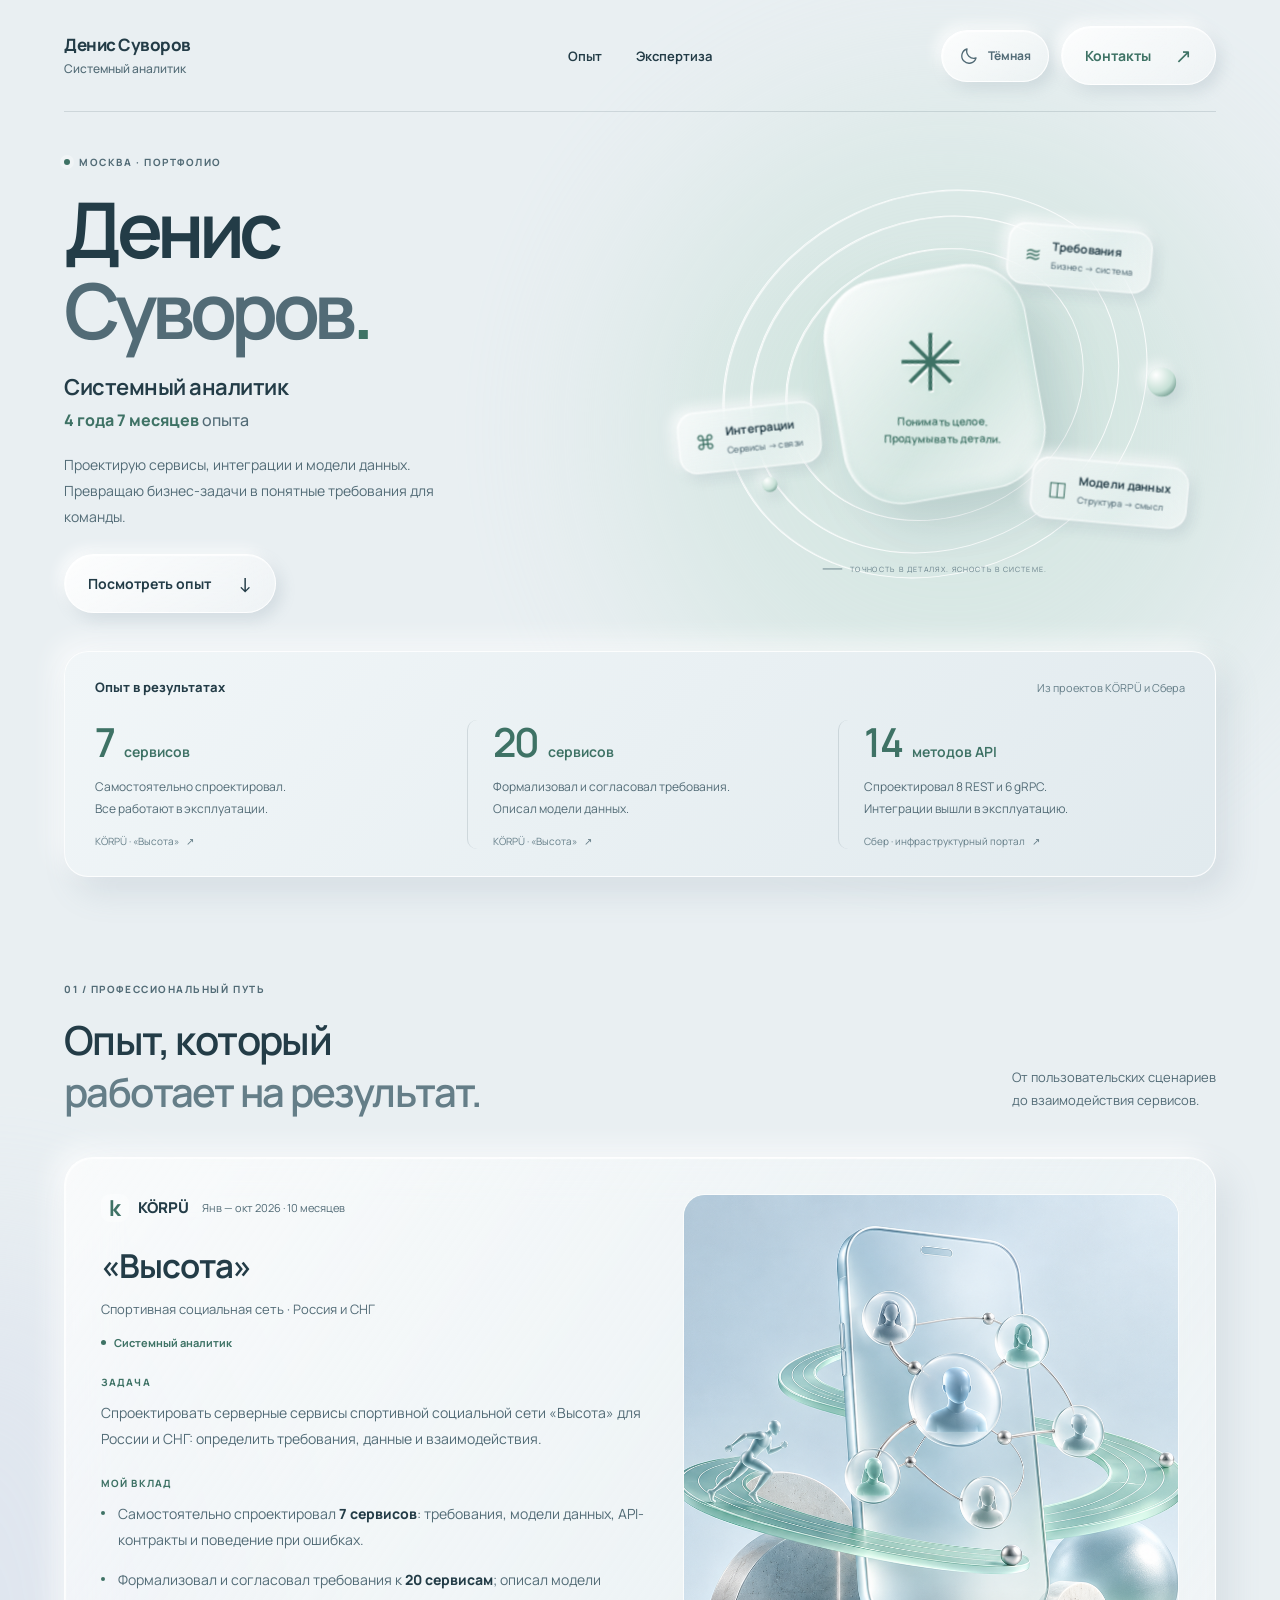
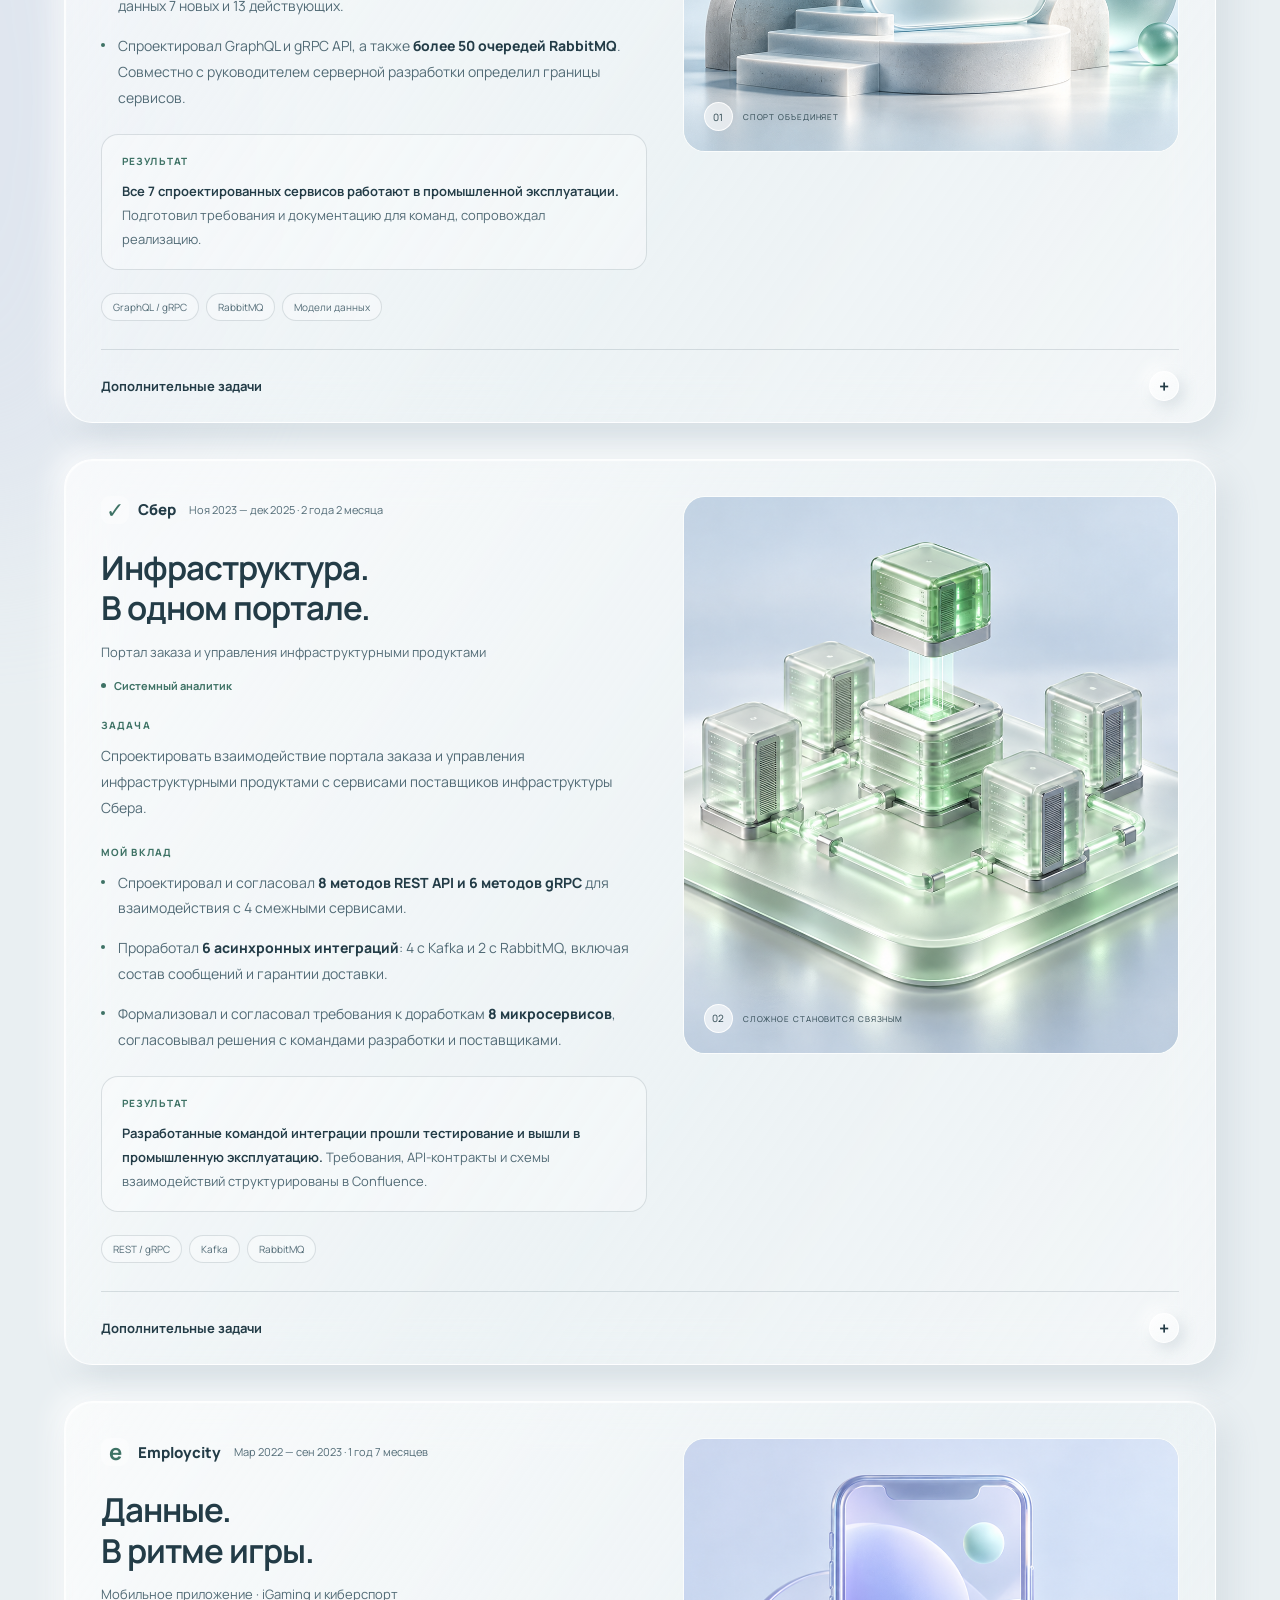
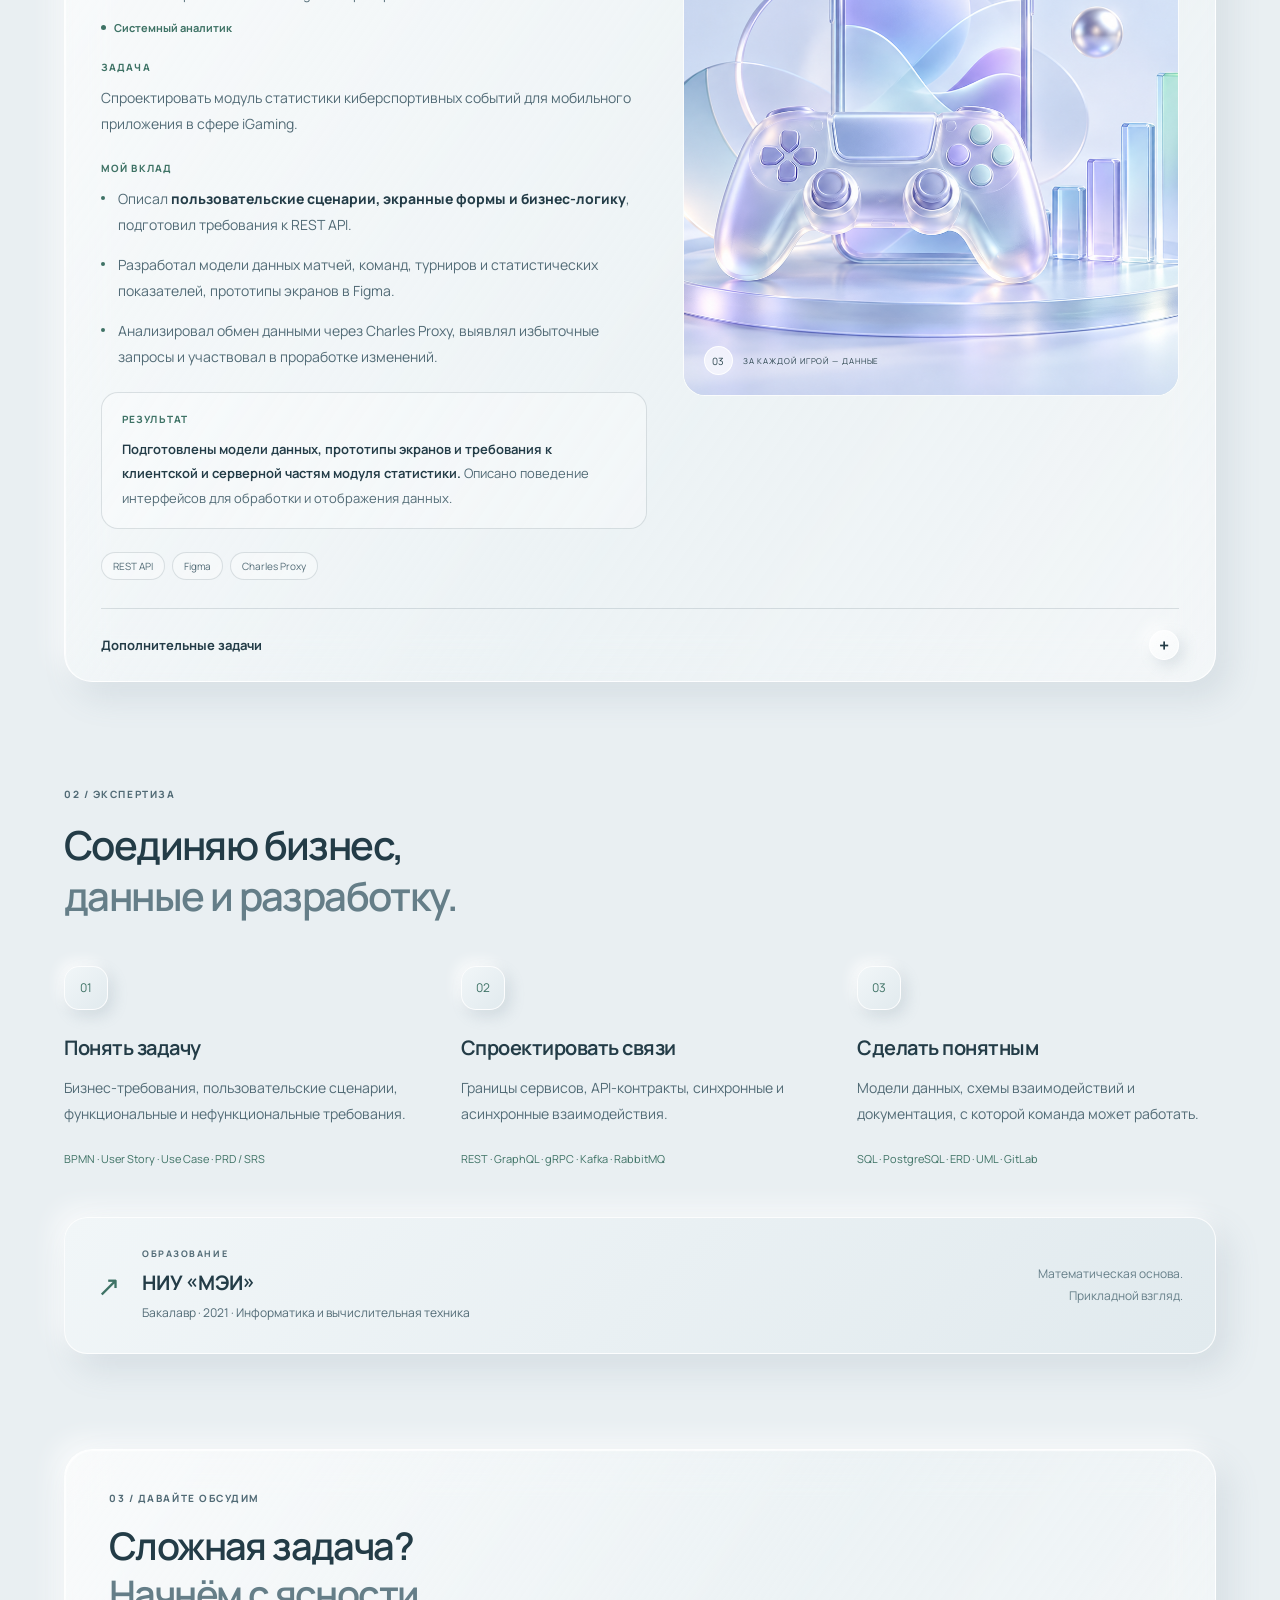
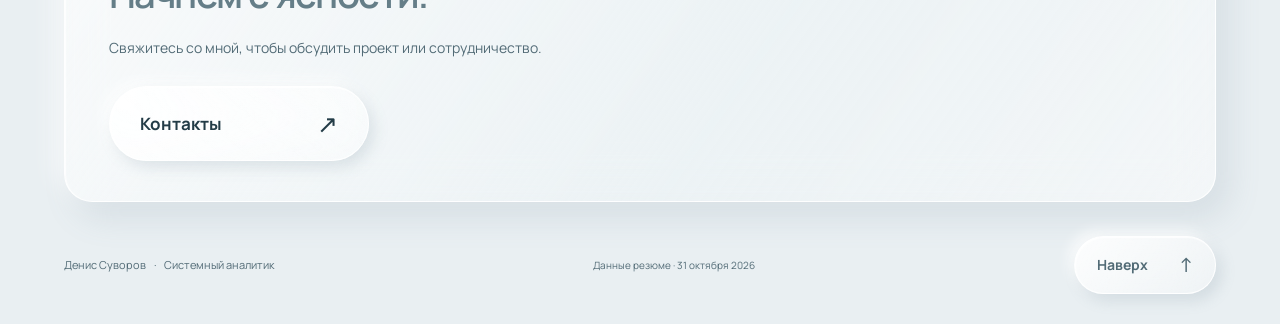
==== commit bd6a3025: "Improve contact action and back-to-top navigation" ====
--- a/index.html
+++ b/index.html
@@ -15,7 +15,7 @@
 <a class="skip" href="#experience">Перейти к опыту</a>
 <div class="ambient ambient-one" aria-hidden="true"></div><div class="ambient ambient-two" aria-hidden="true"></div>
 <div class="page">
-<header class="header">
+<header class="header" id="page-top" tabindex="-1">
 <div class="brand">Денис Суворов<span class="brand-caption">Системный аналитик</span></div>
 <nav aria-label="Основная навигация"><a class="nav-link" href="#experience">Опыт</a><a class="nav-link" href="#expertise">Экспертиза</a></nav>
 <div class="header-actions">
@@ -95,10 +95,11 @@
 <div class="expertise-grid"><div class="expertise-item"><span class="expertise-number">01</span><h3>Понять задачу</h3><p>Бизнес-требования, пользовательские сценарии, функциональные и нефункциональные требования.</p><span class="tool-line">BPMN · User Story · Use Case · PRD / SRS</span></div><div class="expertise-item"><span class="expertise-number">02</span><h3>Спроектировать связи</h3><p>Границы сервисов, API-контракты, синхронные и асинхронные взаимодействия.</p><span class="tool-line">REST · GraphQL · gRPC · Kafka · RabbitMQ</span></div><div class="expertise-item"><span class="expertise-number">03</span><h3>Сделать понятным</h3><p>Модели данных, схемы взаимодействий и документация, с которой команда может работать.</p><span class="tool-line">SQL · PostgreSQL · ERD · UML · GitLab</span></div></div>
 <div class="education surface"><span class="education-icon" aria-hidden="true">↗</span><div><span class="eyebrow">ОБРАЗОВАНИЕ</span><h3>НИУ «МЭИ»</h3><p>Бакалавр · 2021 · Информатика и вычислительная техника</p></div><span class="education-note">Математическая основа.<br>Прикладной взгляд.</span></div>
 </section>
-<section class="contact-section glass-card"><div><div class="eyebrow">03 / ДАВАЙТЕ ОБСУДИМ</div><h2>Сложная задача?<br><span>Начнём с ясности.</span></h2><p>Свяжитесь со мной, чтобы обсудить проект или сотрудничество.</p></div><button class="glass-button contact-open contact-cta">Контакты <span aria-hidden="true">↗</span></button></section>
+<section class="contact-section glass-card"><div class="contact-copy"><div class="eyebrow">03 / ДАВАЙТЕ ОБСУДИМ</div><h2>Сложная задача?<br><span>Начнём с ясности.</span></h2><p>Свяжитесь со мной, чтобы обсудить проект или сотрудничество.</p><button class="glass-button contact-open contact-cta" type="button">Контакты <span aria-hidden="true">↗</span></button></div></section>
 </main>
-<footer><span>Денис Суворов <span class="footer-dot">·</span> Системный аналитик</span><span>Данные резюме · 31 октября 2026</span><a href="#top">Наверх ↑</a></footer>
+<footer><span>Денис Суворов <span class="footer-dot">·</span> Системный аналитик</span><span>Данные резюме · 31 октября 2026</span><a class="glass-button back-to-top footer-top" href="#page-top">Наверх <span aria-hidden="true">↑</span></a></footer>
 </div>
+<a class="glass-button back-to-top floating-top-button" href="#page-top" aria-label="Наверх страницы" hidden>Наверх <span aria-hidden="true">↑</span></a>
 <dialog id="contact-dialog" aria-labelledby="dialog-title" aria-describedby="dialog-description"><div class="dialog-inner">
 <button class="close-button" type="button" aria-label="Закрыть контакты">×</button>
 <div class="eyebrow">НА СВЯЗИ</div><h2 id="dialog-title">Денис Суворов</h2>
--- a/styles.css
+++ b/styles.css
@@ -47,3 +47,9 @@
 @media(max-width:900px){.hero{padding-top:38px}.hero-visual{transform:scale(.67)}.hero h1{font-size:64px}.hero-position{font-size:20px}.hero-position>span{font-size:15px}.hero-description{font-size:14px}.key-results{padding:24px}.results-grid{gap:17px}.key-result+.key-result{padding-left:17px}.key-result>strong{font-size:34px;flex-wrap:wrap;gap:5px}.key-result>strong>span{font-size:12px}.key-result p{font-size:11px}.result-source{font-size:9px}.work-art{aspect-ratio:4/3;margin-bottom:12px}.case-step>p,.case-step .achievements li{font-size:14px}.case-outcome p{font-size:14px}}
 @media(max-width:700px){.hero{display:flex;padding:31px 0 27px;gap:0}.hero-copy{width:100%}.hero h1{font-size:clamp(58px,16vw,76px);letter-spacing:-3.8px;margin:18px 0 20px}.hero-position{font-size:22px;margin-bottom:18px}.hero-position>span{font-size:16px}.hero-description{font-size:14px;max-width:440px}.hero-visual{display:none}.key-results{padding:23px 22px;border-radius:22px}.results-heading{display:block;margin-bottom:8px}.results-heading h2{font-size:13px}.results-heading>span{display:block;font-size:11px;margin-top:4px}.results-grid{grid-template-columns:1fr;gap:0}.key-result{display:grid;grid-template-columns:94px 1fr;column-gap:15px;padding:20px 0}.key-result+.key-result{border-left:0;border-top:1px solid var(--line);padding:20px 0}.key-result:last-child{padding-bottom:0}.key-result>strong{grid-row:1/3;display:block;font-size:37px;line-height:1.2}.key-result>strong>span{display:block;font-size:12px;line-height:1.6;margin-top:4px}.key-result p{font-size:12px;line-height:1.8;margin:0 0 8px}.result-source{font-size:10px}.key-result p br{display:none}.case-story{margin-top:25px}.case-step{margin-bottom:24px}.case-step h4{font-size:10px;margin-bottom:10px}.case-step>p,.case-step .achievements li{font-size:14px;line-height:1.85}.case-outcome{padding:17px 16px;margin-bottom:0}.case-outcome p{font-size:14px}.work-main{gap:0}.work-content .tags{margin:24px 0 26px}.work-art{aspect-ratio:4/3}}
 @media(max-width:360px){.hero h1{font-size:58px;letter-spacing:-3.5px}.hero-position{font-size:20px}.hero-position>span{font-size:15px}.key-results{padding:22px 18px}.key-result{grid-template-columns:80px 1fr;column-gap:13px}.key-result>strong{font-size:34px}.key-result>strong>span{font-size:11px}.key-result p{font-size:11px}.result-source{font-size:9px}}
+
+/* Contact action and return-to-top controls */
+.contact-section{display:block;padding:40px 44px;margin-bottom:34px}.contact-copy{max-width:680px}.contact-section h2{font-size:38px;margin-top:15px}.contact-section p{max-width:600px;margin-top:17px}.contact-section .contact-cta{margin-top:26px;min-width:260px;min-height:66px;padding:19px 30px;font-size:17px;gap:50px}.contact-section .contact-cta>span{font-size:25px}
+footer>.back-to-top,.back-to-top{display:inline-flex;align-items:center;justify-content:space-between;min-width:142px;min-height:52px;padding:14px 22px;font-size:14px;line-height:1.4;font-weight:700;gap:20px;flex-shrink:0}.back-to-top>span{font-size:21px}.floating-top-button{position:fixed;right:24px;bottom:24px;z-index:30;background:var(--dialog);box-shadow:var(--button-shadow),var(--inset)}.floating-top-button[hidden],body.modal-open .floating-top-button{display:none}#page-top:focus{outline:none}
+@media(max-width:700px){.contact-section{padding:30px 26px;margin-bottom:26px}.contact-section h2{font-size:32px}.contact-section .contact-cta{margin-top:24px;width:100%;min-width:0;min-height:64px;padding:18px 26px;font-size:16px}.contact-section .contact-cta>span{font-size:24px}footer{align-items:center}footer>span:first-child{max-width:calc(100% - 160px)}footer>.back-to-top,.back-to-top{min-width:138px;min-height:50px;padding:13px 20px;font-size:14px}.floating-top-button{right:18px;bottom:calc(18px + env(safe-area-inset-bottom,0px))}}
+@media(max-width:360px){.contact-section{padding:28px 22px}.contact-section h2{font-size:29px}footer{column-gap:12px}footer>.back-to-top,.back-to-top{min-width:126px;padding:13px 17px;gap:16px}footer>span:first-child{max-width:calc(100% - 138px)}}
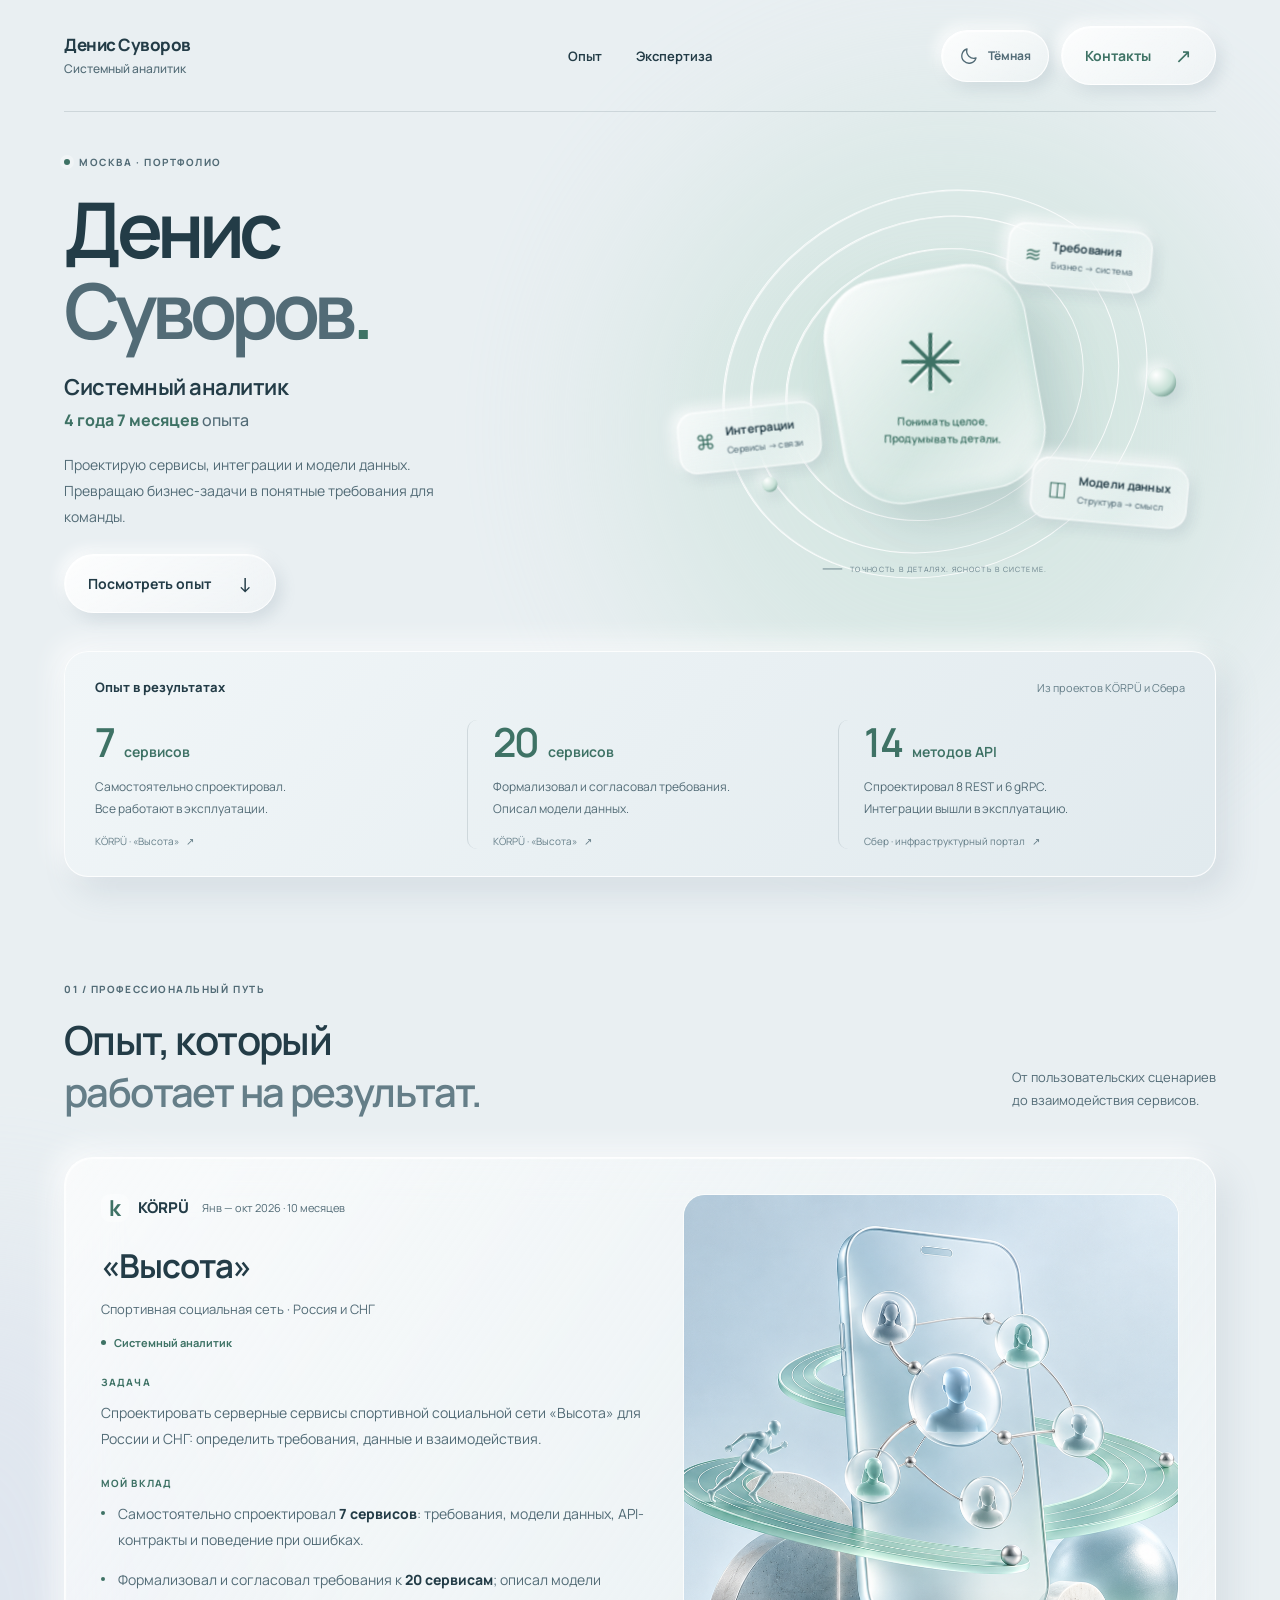
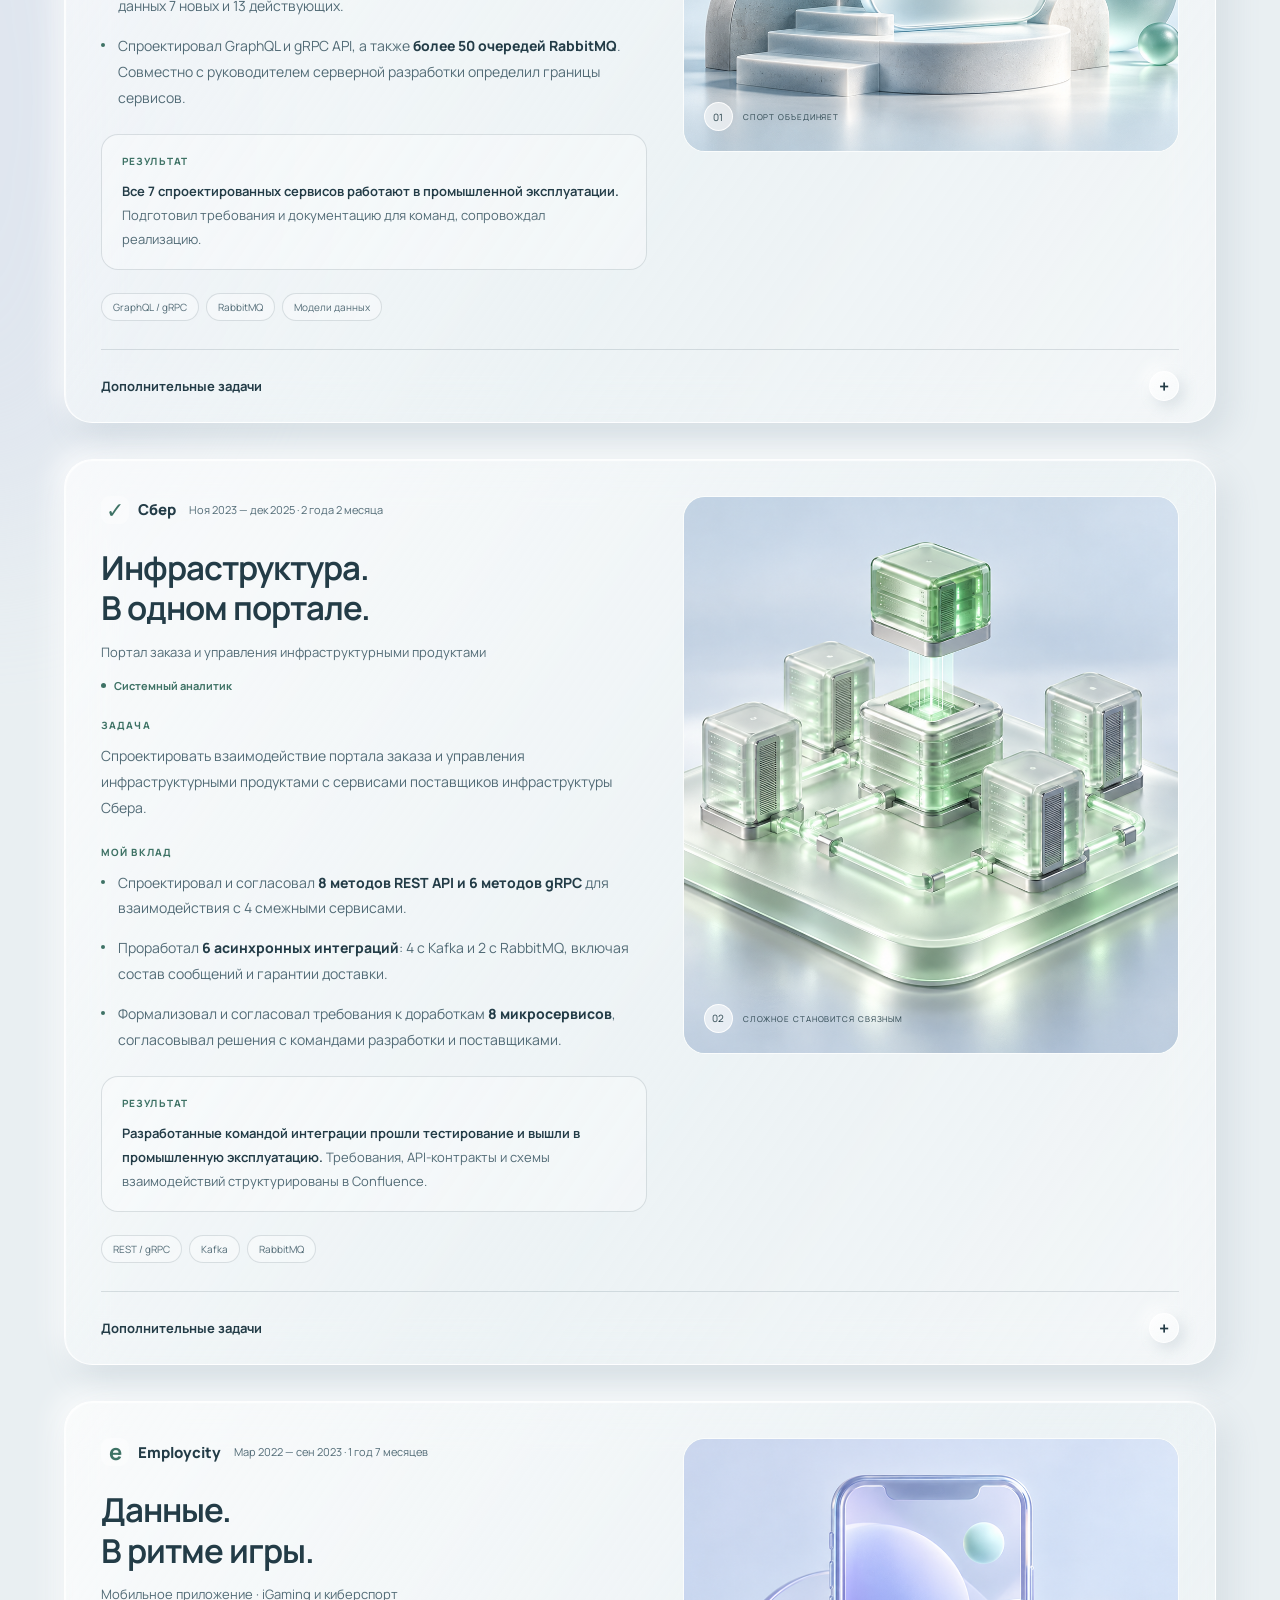
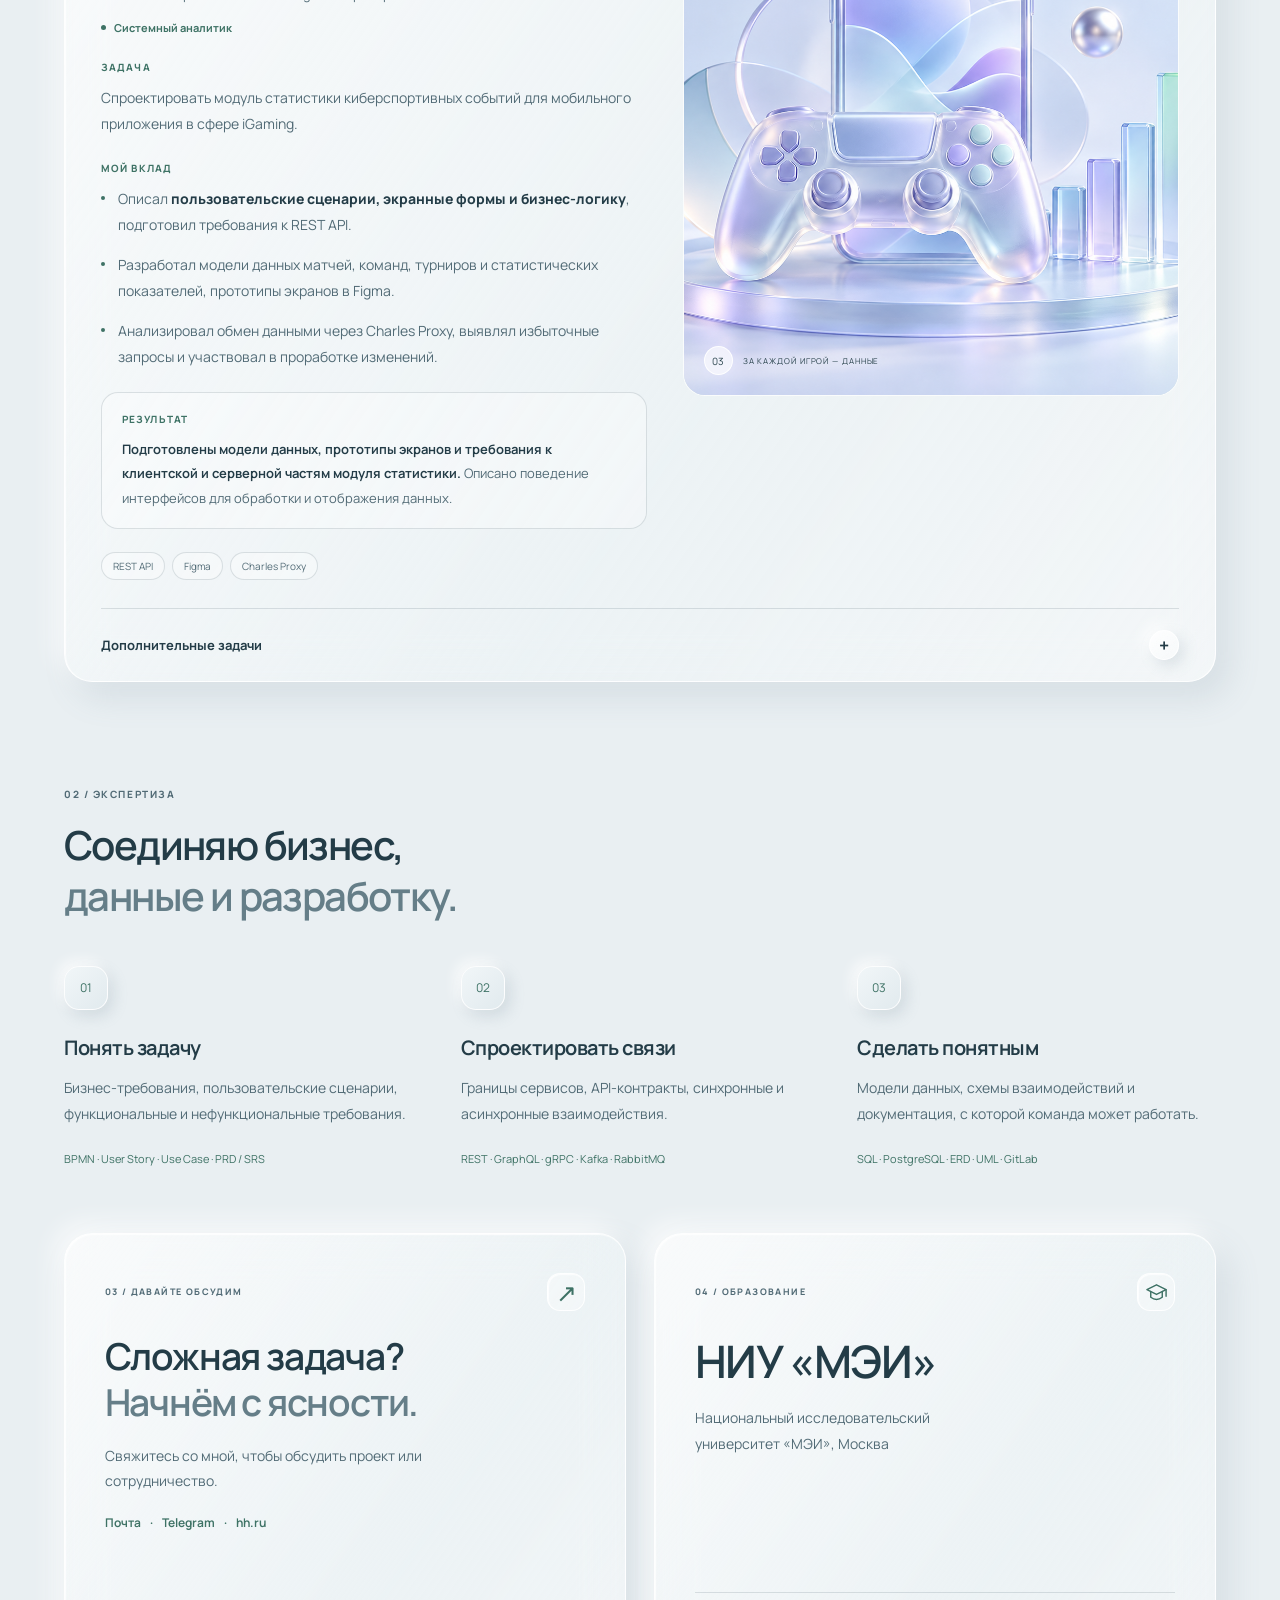
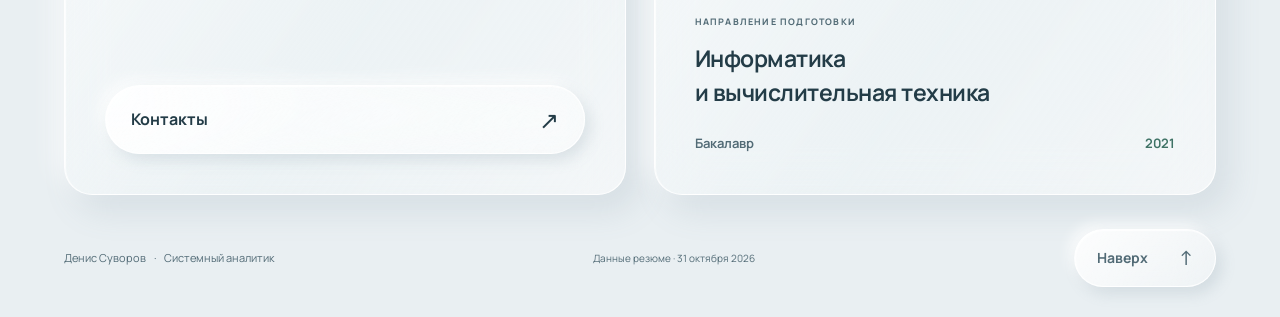
==== commit 17dae2ef: "Arrange contact and education as square cards" ====
--- a/index.html
+++ b/index.html
@@ -93,9 +93,20 @@
 </div></section>
 <section id="expertise" class="expertise" aria-labelledby="expertise-title"><div class="section-heading"><div><div class="eyebrow">02 / ЭКСПЕРТИЗА</div><h2 id="expertise-title">Соединяю бизнес,<br><span>данные и разработку.</span></h2></div></div>
 <div class="expertise-grid"><div class="expertise-item"><span class="expertise-number">01</span><h3>Понять задачу</h3><p>Бизнес-требования, пользовательские сценарии, функциональные и нефункциональные требования.</p><span class="tool-line">BPMN · User Story · Use Case · PRD / SRS</span></div><div class="expertise-item"><span class="expertise-number">02</span><h3>Спроектировать связи</h3><p>Границы сервисов, API-контракты, синхронные и асинхронные взаимодействия.</p><span class="tool-line">REST · GraphQL · gRPC · Kafka · RabbitMQ</span></div><div class="expertise-item"><span class="expertise-number">03</span><h3>Сделать понятным</h3><p>Модели данных, схемы взаимодействий и документация, с которой команда может работать.</p><span class="tool-line">SQL · PostgreSQL · ERD · UML · GitLab</span></div></div>
-<div class="education surface"><span class="education-icon" aria-hidden="true">↗</span><div><span class="eyebrow">ОБРАЗОВАНИЕ</span><h3>НИУ «МЭИ»</h3><p>Бакалавр · 2021 · Информатика и вычислительная техника</p></div><span class="education-note">Математическая основа.<br>Прикладной взгляд.</span></div>
+
 </section>
-<section class="contact-section glass-card"><div class="contact-copy"><div class="eyebrow">03 / ДАВАЙТЕ ОБСУДИМ</div><h2>Сложная задача?<br><span>Начнём с ясности.</span></h2><p>Свяжитесь со мной, чтобы обсудить проект или сотрудничество.</p><button class="glass-button contact-open contact-cta" type="button">Контакты <span aria-hidden="true">↗</span></button></div></section>
+<div class="closing-grid">
+<section class="contact-section glass-card closing-card" aria-labelledby="contact-card-title">
+<div class="closing-card-heading"><div class="eyebrow">03 / ДАВАЙТЕ ОБСУДИМ</div><span class="card-emblem" aria-hidden="true">↗</span></div>
+<div class="closing-card-body"><h2 id="contact-card-title">Сложная задача?<br><span>Начнём с ясности.</span></h2><p>Свяжитесь со мной, чтобы обсудить проект или сотрудничество.</p><p class="contact-channels">Почта <span aria-hidden="true">·</span> Telegram <span aria-hidden="true">·</span> hh.ru</p></div>
+<button class="glass-button contact-open contact-cta" type="button">Контакты <span aria-hidden="true">↗</span></button>
+</section>
+<section class="education-card glass-card closing-card" aria-labelledby="education-card-title">
+<div class="closing-card-heading"><div class="eyebrow">04 / ОБРАЗОВАНИЕ</div><span class="card-emblem" aria-hidden="true"><svg width="23" height="23" viewBox="0 0 24 24" fill="none" stroke="currentColor" stroke-width="1.5" stroke-linecap="round" stroke-linejoin="round"><path d="m2 9 10-5 10 5-10 5L2 9Z"/><path d="M6 11v6c4 3 8 3 12 0v-6M22 9v7"/></svg></span></div>
+<div class="closing-card-body"><h2 id="education-card-title">НИУ «МЭИ»</h2><p class="university-name">Национальный исследовательский <br>университет «МЭИ», Москва</p></div>
+<div class="education-program"><span class="eyebrow">НАПРАВЛЕНИЕ ПОДГОТОВКИ</span><h3>Информатика<br>и вычислительная техника</h3><div class="education-meta"><span>Бакалавр</span><span>2021</span></div></div>
+</section>
+</div>
 </main>
 <footer><span>Денис Суворов <span class="footer-dot">·</span> Системный аналитик</span><span>Данные резюме · 31 октября 2026</span><a class="glass-button back-to-top footer-top" href="#page-top">Наверх <span aria-hidden="true">↑</span></a></footer>
 </div>
--- a/styles.css
+++ b/styles.css
@@ -53,3 +53,10 @@
 footer>.back-to-top,.back-to-top{display:inline-flex;align-items:center;justify-content:space-between;min-width:142px;min-height:52px;padding:14px 22px;font-size:14px;line-height:1.4;font-weight:700;gap:20px;flex-shrink:0}.back-to-top>span{font-size:21px}.floating-top-button{position:fixed;right:24px;bottom:24px;z-index:30;background:var(--dialog);box-shadow:var(--button-shadow),var(--inset)}.floating-top-button[hidden],body.modal-open .floating-top-button{display:none}#page-top:focus{outline:none}
 @media(max-width:700px){.contact-section{padding:30px 26px;margin-bottom:26px}.contact-section h2{font-size:32px}.contact-section .contact-cta{margin-top:24px;width:100%;min-width:0;min-height:64px;padding:18px 26px;font-size:16px}.contact-section .contact-cta>span{font-size:24px}footer{align-items:center}footer>span:first-child{max-width:calc(100% - 160px)}footer>.back-to-top,.back-to-top{min-width:138px;min-height:50px;padding:13px 20px;font-size:14px}.floating-top-button{right:18px;bottom:calc(18px + env(safe-area-inset-bottom,0px))}}
 @media(max-width:360px){.contact-section{padding:28px 22px}.contact-section h2{font-size:29px}footer{column-gap:12px}footer>.back-to-top,.back-to-top{min-width:126px;padding:13px 17px;gap:16px}footer>span:first-child{max-width:calc(100% - 138px)}}
+
+/* Equal contact and education cards */
+.closing-grid{display:grid;grid-template-columns:repeat(2,minmax(0,1fr));gap:28px;margin:64px 0 34px}.expertise-grid{padding-bottom:0}.closing-grid>.closing-card{aspect-ratio:1;min-width:0;min-height:0;margin:0;padding:clamp(28px,3.1vw,40px);display:flex;flex-direction:column;align-items:stretch;justify-content:flex-start;gap:0;overflow:hidden}.closing-card-heading{display:flex;justify-content:space-between;align-items:center;gap:12px;min-height:36px}.closing-card-heading .eyebrow{font-size:9px;letter-spacing:1.4px}.card-emblem{width:38px;height:38px;border-radius:13px;display:flex;align-items:center;justify-content:center;background:var(--inset-bg);border:1px solid var(--edge);color:var(--accent);font-size:25px;flex-shrink:0;box-shadow:var(--inset)}.closing-card-body{margin:22px 0 24px}.closing-grid .closing-card h2{font-size:clamp(28px,2.9vw,38px);line-height:1.24;letter-spacing:-1.2px;margin:0}.closing-grid .closing-card-body>p{font-size:14px;line-height:1.8;color:var(--muted);margin:18px 0 0;max-width:360px}.closing-grid .closing-card-body>.contact-channels{font-size:12px;color:var(--accent);font-weight:650;display:flex;flex-wrap:wrap;align-items:center;gap:9px;margin-top:18px}.closing-grid .contact-section .contact-cta{width:100%;min-width:0;min-height:62px;margin-top:auto;padding:17px 25px;font-size:16px}.closing-grid .contact-section .contact-cta>span{font-size:24px}.closing-grid .education-card h2{font-size:clamp(34px,3.5vw,46px)}.closing-grid .education-card .university-name{font-size:14px;line-height:1.85;margin-top:16px}.education-program{margin-top:auto;padding-top:22px;border-top:1px solid var(--line)}.education-program .eyebrow{font-size:9px;letter-spacing:1.2px}.education-program h3{font-size:clamp(18px,1.8vw,23px);line-height:1.5;letter-spacing:-.5px;font-weight:650;margin:11px 0 22px}.education-meta{display:flex;align-items:center;justify-content:space-between;font-size:13px;font-weight:650;color:var(--muted);line-height:1.7}.education-meta>span:last-child{color:var(--accent)}
+@media(max-width:1100px) and (min-width:901px){.closing-grid{gap:24px}.closing-grid>.closing-card{padding:28px}.closing-card-body{margin:18px 0 20px}.closing-grid .closing-card h2{font-size:29px}.closing-grid .closing-card-body>p{font-size:13px;line-height:1.75;margin-top:15px}.closing-grid .closing-card-body>.contact-channels{font-size:11px;margin-top:15px}.closing-grid .education-card h2{font-size:36px}.closing-grid .education-card .university-name{font-size:13px}.education-program{padding-top:18px}.education-program h3{font-size:19px;margin-bottom:17px}.closing-grid .contact-section .contact-cta{min-height:58px;font-size:15px;padding:16px 24px}}
+@media(max-width:900px){.closing-grid{grid-template-columns:1fr;max-width:560px;margin:56px auto 32px;gap:24px}.closing-grid>.closing-card{padding:34px}.closing-grid .closing-card h2{font-size:36px}.closing-grid .education-card h2{font-size:44px}.closing-grid .closing-card-body>p{max-width:380px}.education-program h3{font-size:22px}}
+@media(max-width:700px){.closing-grid{margin-top:48px;gap:22px}.closing-grid>.closing-card{aspect-ratio:auto;min-height:390px;padding:27px 26px;overflow:visible}.closing-card-heading .eyebrow{font-size:8px;letter-spacing:1.2px}.closing-card-body{margin:22px 0 26px}.closing-grid .closing-card h2{font-size:31px;letter-spacing:-1px}.closing-grid .education-card h2{font-size:39px}.closing-grid .closing-card-body>p{font-size:14px;margin-top:16px}.closing-grid .closing-card-body>.contact-channels{font-size:12px;margin-top:17px}.closing-grid .contact-section .contact-cta{font-size:16px;min-height:62px;margin-top:auto}.education-program{padding-top:20px}.education-program h3{font-size:21px;margin-bottom:20px}.closing-grid .education-card .university-name{font-size:13px}.university-name br{display:none}}
+@media(max-width:360px){.closing-grid>.closing-card{padding:25px 22px}.closing-grid .closing-card h2{font-size:27px}.closing-grid .education-card h2{font-size:35px}.closing-grid .closing-card-body>p{font-size:13px}.education-program h3{font-size:19px}.closing-grid .closing-card-body>.contact-channels{font-size:11px}}
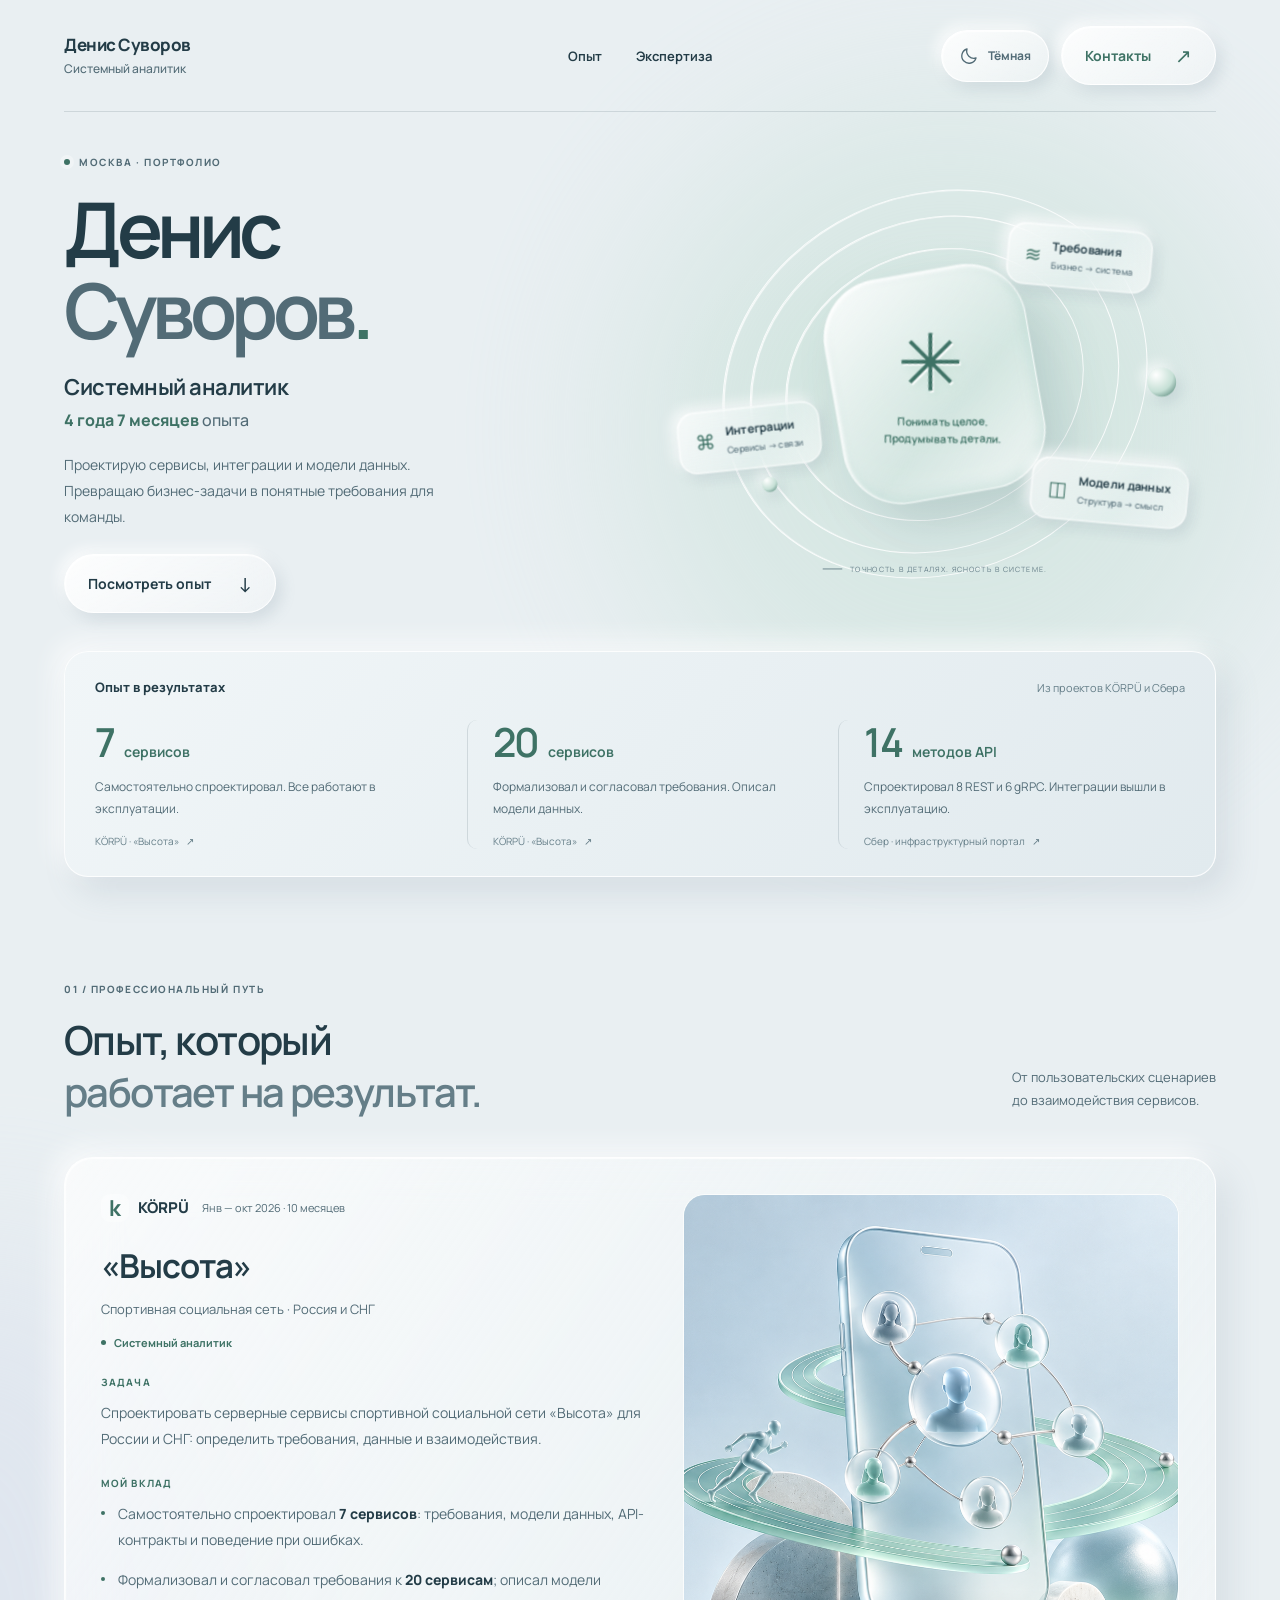
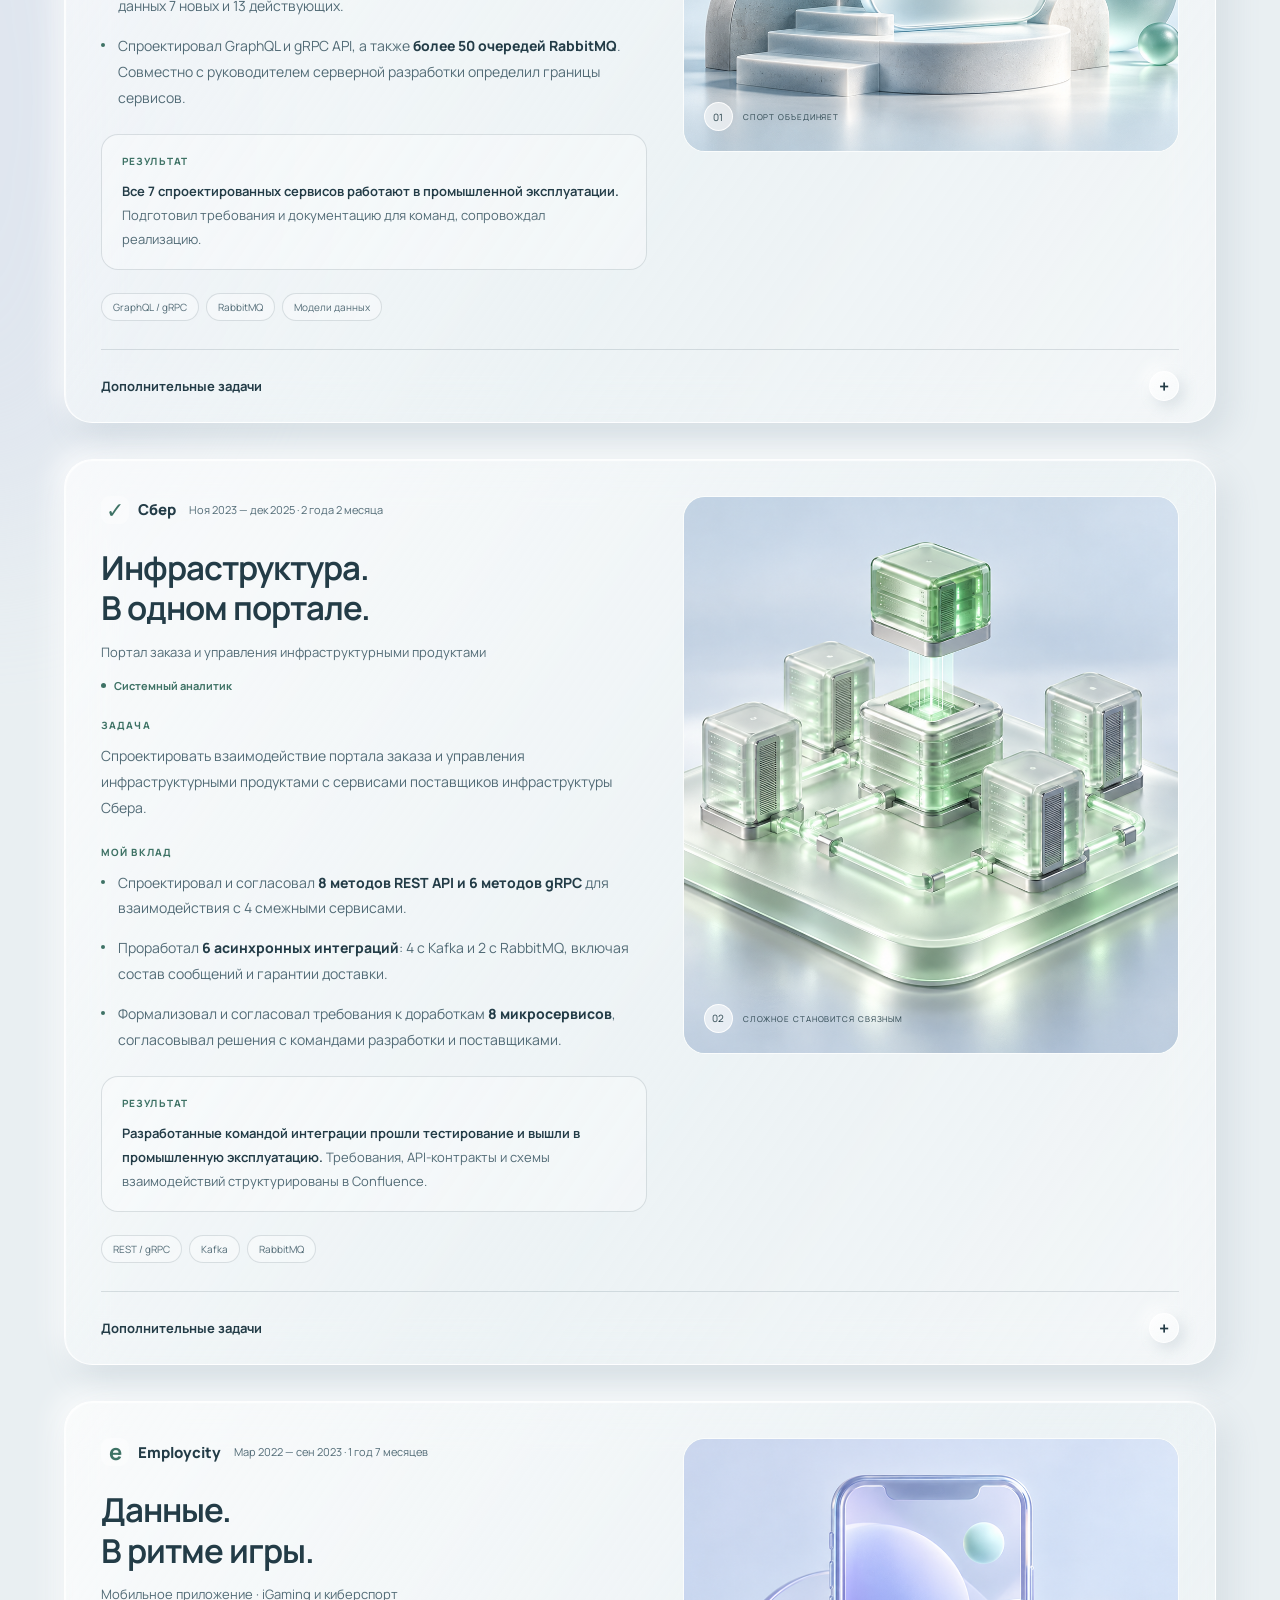
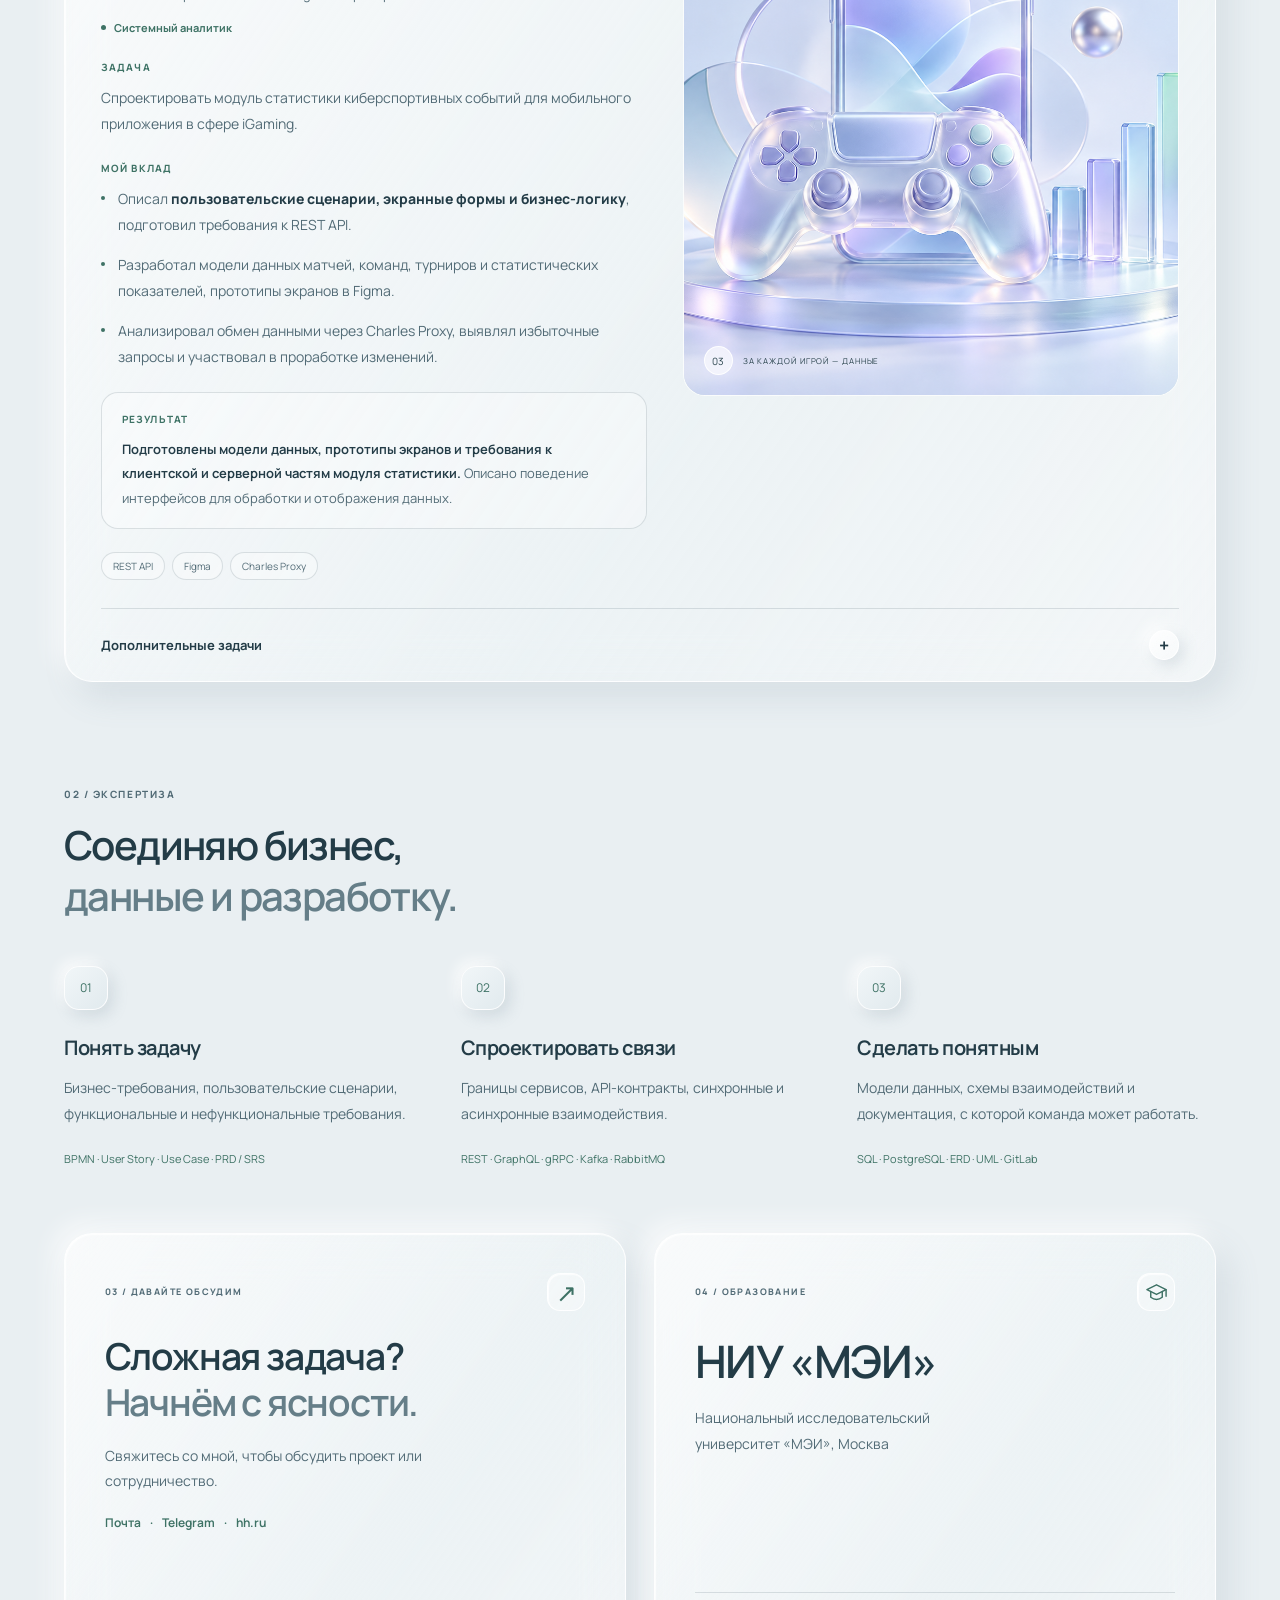
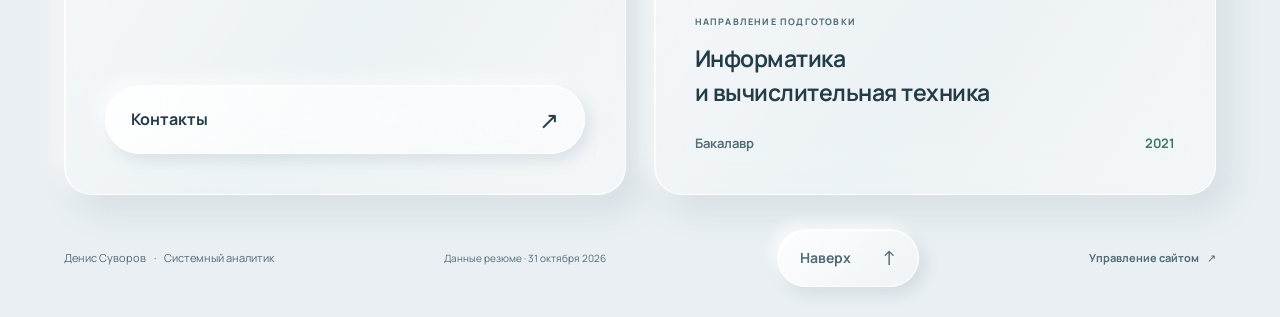
==== commit bdace81b: "Add scroll reveals, content management and health dashboard" ====
--- a/index.html
+++ b/index.html
@@ -5,10 +5,9 @@
 <meta name="theme-color" content="#e9eff2"><meta name="description" content="Денис Суворов — системный аналитик. 4 года 7 месяцев опыта: спортивная социальная сеть, инфраструктурный портал Сбера и мобильное приложение киберспортивной статистики.">
 <title>Денис Суворов — системный аналитик</title>
 <link rel="icon" href="favicon.svg" type="image/svg+xml">
-<script>
-(function(){var theme;try{theme=localStorage.getItem('portfolio-theme')}catch(e){}if(theme!=='light'&&theme!=='dark'){theme=window.matchMedia('(prefers-color-scheme: dark)').matches?'dark':'light'}document.documentElement.dataset.theme=theme;document.querySelector('meta[name="theme-color"]').content=theme==='dark'?'#141e25':'#e9eff2'})();
-</script>
+<script src="theme-init.js"></script>
 <link rel="stylesheet" href="styles.css">
+<script src="content.js" defer></script>
 <script src="app.js" defer></script>
 </head>
 <body>
@@ -20,17 +19,17 @@
 <nav aria-label="Основная навигация"><a class="nav-link" href="#experience">Опыт</a><a class="nav-link" href="#expertise">Экспертиза</a></nav>
 <div class="header-actions">
 <button class="glass-button theme-toggle" type="button" aria-label="Включить тёмную тему" aria-pressed="false" title="Включить тёмную тему">
-<svg class="theme-icon icon-moon" width="20" height="20" viewBox="0 0 24 24" fill="none" stroke="currentColor" stroke-width="1.6" aria-hidden="true"><path d="M20.4 14.4A8.7 8.7 0 0 1 9.6 3.6 8.7 8.7 0 1 0 20.4 14.4Z" stroke-linejoin="round"/></svg>
-<svg class="theme-icon icon-sun" width="20" height="20" viewBox="0 0 24 24" fill="none" stroke="currentColor" stroke-width="1.6" aria-hidden="true"><circle cx="12" cy="12" r="4"/><path d="M12 2v2m0 16v2M2 12h2m16 0h2M4.9 4.9l1.4 1.4m11.4 11.4 1.4 1.4M4.9 19.1l1.4-1.4M17.7 6.3l1.4-1.4" stroke-linecap="round"/></svg><span class="theme-label">Тёмная</span></button>
+<svg class="theme-icon icon-moon" width="20" height="20" viewbox="0 0 24 24" fill="none" stroke="currentColor" stroke-width="1.6" aria-hidden="true"><path d="M20.4 14.4A8.7 8.7 0 0 1 9.6 3.6 8.7 8.7 0 1 0 20.4 14.4Z" stroke-linejoin="round"></path></svg>
+<svg class="theme-icon icon-sun" width="20" height="20" viewbox="0 0 24 24" fill="none" stroke="currentColor" stroke-width="1.6" aria-hidden="true"><circle cx="12" cy="12" r="4"></circle><path d="M12 2v2m0 16v2M2 12h2m16 0h2M4.9 4.9l1.4 1.4m11.4 11.4 1.4 1.4M4.9 19.1l1.4-1.4M17.7 6.3l1.4-1.4" stroke-linecap="round"></path></svg><span class="theme-label">Тёмная</span></button>
 <button class="glass-button contact-open header-contact" type="button">Контакты <span aria-hidden="true">↗</span></button>
 </div>
 </header>
 <main id="top">
 <section class="hero" aria-labelledby="hero-title">
-<div class="hero-copy"><div class="eyebrow"><span class="status-dot"></span> МОСКВА · ПОРТФОЛИО</div>
+<div class="hero-copy"><div class="eyebrow" data-content="location"><span class="status-dot"></span> МОСКВА · ПОРТФОЛИО</div>
 <h1 id="hero-title">Денис<br><span>Суворов</span><span class="name-dot">.</span></h1>
-<p class="hero-position">Системный аналитик<span><strong>4 года 7 месяцев</strong> опыта</span></p>
-<p class="hero-description">Проектирую сервисы, интеграции и модели данных. Превращаю бизнес-задачи в понятные требования для команды.</p>
+<p class="hero-position" data-content="role">Системный аналитик<span><strong data-content="experience">4 года 7 месяцев</strong> опыта</span></p>
+<p class="hero-description" data-content="intro">Проектирую сервисы, интеграции и модели данных. Превращаю бизнес-задачи в понятные требования для команды.</p>
 <a class="glass-button hero-button" href="#experience">Посмотреть опыт <span aria-hidden="true">↓</span></a>
 </div>
 <div class="hero-visual" aria-label="Мой подход: связать требования, данные и взаимодействия сервисов">
@@ -46,78 +45,78 @@
 <section class="key-results surface" aria-labelledby="key-results-title">
 <div class="results-heading"><h2 id="key-results-title">Опыт в результатах</h2><span>Из проектов KÖRPÜ и Сбера</span></div>
 <div class="results-grid">
-<a class="key-result" href="#korpu"><strong>7<span>сервисов</span></strong><p>Самостоятельно спроектировал. <br>Все работают в эксплуатации.</p><span class="result-source">KÖRPÜ · «Высота» <span aria-hidden="true">↗</span></span></a>
-<a class="key-result" href="#korpu"><strong>20<span>сервисов</span></strong><p>Формализовал и согласовал требования. <br>Описал модели данных.</p><span class="result-source">KÖRPÜ · «Высота» <span aria-hidden="true">↗</span></span></a>
-<a class="key-result" href="#sber"><strong>14<span>методов API</span></strong><p>Спроектировал 8 REST и 6 gRPC. <br>Интеграции вышли в эксплуатацию.</p><span class="result-source">Сбер · инфраструктурный портал <span aria-hidden="true">↗</span></span></a>
+<a class="key-result" href="#korpu"><strong data-content="result00">7<span>сервисов</span></strong><p data-content="result01">Самостоятельно спроектировал. <br>Все работают в эксплуатации.</p><span class="result-source">KÖRPÜ · «Высота» <span aria-hidden="true">↗</span></span></a>
+<a class="key-result" href="#korpu"><strong data-content="result10">20<span>сервисов</span></strong><p data-content="result11">Формализовал и согласовал требования. <br>Описал модели данных.</p><span class="result-source">KÖRPÜ · «Высота» <span aria-hidden="true">↗</span></span></a>
+<a class="key-result" href="#sber"><strong data-content="result20">14<span>методов API</span></strong><p data-content="result21">Спроектировал 8 REST и 6 gRPC. <br>Интеграции вышли в эксплуатацию.</p><span class="result-source">Сбер · инфраструктурный портал <span aria-hidden="true">↗</span></span></a>
 </div>
 </section>
 <section id="experience" class="experience" aria-labelledby="experience-title">
 <div class="section-heading"><div><div class="eyebrow">01 / ПРОФЕССИОНАЛЬНЫЙ ПУТЬ</div><h2 id="experience-title">Опыт, который<br><span>работает на результат.</span></h2></div><p>От пользовательских сценариев<br>до взаимодействия сервисов.</p></div>
 <div class="work-list">
 <article class="work-card glass-card" id="korpu">
-<div class="work-main"><div class="work-content"><div class="work-meta"><span class="company-tag"><span class="company-symbol korpu-symbol">k</span>KÖRPÜ</span><span class="date">Янв — окт 2026 · 10 месяцев</span></div>
-<h3>«Высота»</h3><p class="project-kind">Спортивная социальная сеть · Россия и СНГ</p><p class="role">Системный аналитик</p>
+<div class="work-main"><div class="work-content"><div class="work-meta"><span class="company-tag"><span class="company-symbol korpu-symbol">k</span>KÖRPÜ</span><span class="date" data-content="korpuDate">Янв — окт 2026 · 10 месяцев</span></div>
+<h3 data-content="korpuTitle">«Высота»</h3><p class="project-kind" data-content="korpuKind">Спортивная социальная сеть · Россия и СНГ</p><p class="role" data-content="korpuRole">Системный аналитик</p>
 <div class="case-story">
-<section class="case-step"><h4>Задача</h4><p>Спроектировать серверные сервисы спортивной социальной сети «Высота» для России и СНГ: определить требования, данные и взаимодействия.</p></section>
-<section class="case-step"><h4>Мой вклад</h4><ul class="achievements"><li>Самостоятельно спроектировал <b>7 сервисов</b>: требования, модели данных, API-контракты и поведение при ошибках.</li><li>Формализовал и согласовал требования к <b>20 сервисам</b>; описал модели данных 7 новых и 13 действующих.</li><li>Спроектировал GraphQL и gRPC API, а также <b>более 50 очередей RabbitMQ</b>. Совместно с руководителем серверной разработки определил границы сервисов.</li></ul></section>
-<section class="case-step case-outcome"><h4>Результат</h4><p><strong>Все 7 спроектированных сервисов работают в промышленной эксплуатации.</strong> Подготовил требования и документацию для команд, сопровождал реализацию.</p></section>
+<section class="case-step"><h4>Задача</h4><p data-content="korpuStory0">Спроектировать серверные сервисы спортивной социальной сети «Высота» для России и СНГ: определить требования, данные и взаимодействия.</p></section>
+<section class="case-step"><h4>Мой вклад</h4><ul class="achievements"><li data-content="korpuStory1">Самостоятельно спроектировал <b>7 сервисов</b>: требования, модели данных, API-контракты и поведение при ошибках.</li><li data-content="korpuStory2">Формализовал и согласовал требования к <b>20 сервисам</b>; описал модели данных 7 новых и 13 действующих.</li><li data-content="korpuStory3">Спроектировал GraphQL и gRPC API, а также <b>более 50 очередей RabbitMQ</b>. Совместно с руководителем серверной разработки определил границы сервисов.</li></ul></section>
+<section class="case-step case-outcome"><h4>Результат</h4><p data-content="korpuStory4"><strong>Все 7 спроектированных сервисов работают в промышленной эксплуатации.</strong> Подготовил требования и документацию для команд, сопровождал реализацию.</p></section>
 </div>
 <div class="tags"><span>GraphQL / gRPC</span><span>RabbitMQ</span><span>Модели данных</span></div></div>
 <figure class="work-art art-vysota"><img src="vysota.png" alt="Авторская стеклянная композиция: смартфон, беговая дорожка и связи между участниками спортивного сообщества" width="1200" height="900"><figcaption><span>01</span> СПОРТ ОБЪЕДИНЯЕТ</figcaption></figure></div>
-<details class="work-details"><summary>Дополнительные задачи <span aria-hidden="true">+</span></summary><div class="details-grid"><div><h4>Архитектура и взаимодействия</h4><ul><li>Совместно с руководителем серверной разработки определил границы сервисов и зоны ответственности.</li><li>Восстанавливал описание действующих сервисов по их устройству и поведению.</li><li>В проектных решениях применял Outbox — сохранение события вместе с бизнес-изменением для последующей отправки.</li><li>Описал аутентификацию и авторизацию: access- и refresh-токены JWT, их срок жизни, передачу и хранение.</li></ul></div><div><h4>Требования и сопровождение</h4><ul><li>Подготовил схемы процессов BPMN 2.0, последовательностей взаимодействий UML Sequence и моделей данных ERD.</li><li>Подготовил требования к продукту (PRD), спецификации требований к системе (SRS) и задания для разработки, дизайна и тестирования.</li><li>Вёл документацию в GitLab, формировал бэклог, согласовывал решения и сопровождал реализацию.</li><li>Использовал AI-агентов для черновиков моделей, документации, проверки требований, прототипов и анализа backend-сервисов; SQL — для поиска данных каталога.</li></ul></div></div></details>
+<details class="work-details"><summary>Дополнительные задачи <span aria-hidden="true">+</span></summary><div class="details-grid"><div><h4>Архитектура и взаимодействия</h4><ul><li data-content="korpuDetail0">Совместно с руководителем серверной разработки определил границы сервисов и зоны ответственности.</li><li data-content="korpuDetail1">Восстанавливал описание действующих сервисов по их устройству и поведению.</li><li data-content="korpuDetail2">В проектных решениях применял Outbox — сохранение события вместе с бизнес-изменением для последующей отправки.</li><li data-content="korpuDetail3">Описал аутентификацию и авторизацию: access- и refresh-токены JWT, их срок жизни, передачу и хранение.</li></ul></div><div><h4>Требования и сопровождение</h4><ul><li data-content="korpuDetail4">Подготовил схемы процессов BPMN 2.0, последовательностей взаимодействий UML Sequence и моделей данных ERD.</li><li data-content="korpuDetail5">Подготовил требования к продукту (PRD), спецификации требований к системе (SRS) и задания для разработки, дизайна и тестирования.</li><li data-content="korpuDetail6">Вёл документацию в GitLab, формировал бэклог, согласовывал решения и сопровождал реализацию.</li><li data-content="korpuDetail7">Использовал AI-агентов для черновиков моделей, документации, проверки требований, прототипов и анализа backend-сервисов; SQL — для поиска данных каталога.</li></ul></div></div></details>
 </article>
 <article class="work-card glass-card" id="sber">
-<div class="work-main"><div class="work-content"><div class="work-meta"><span class="company-tag"><span class="company-symbol sber-symbol">✓</span>Сбер</span><span class="date">Ноя 2023 — дек 2025 · 2 года 2 месяца</span></div>
-<h3>Инфраструктура.<br>В одном портале.</h3><p class="project-kind">Портал заказа и управления инфраструктурными продуктами</p><p class="role">Системный аналитик</p>
+<div class="work-main"><div class="work-content"><div class="work-meta"><span class="company-tag"><span class="company-symbol sber-symbol">✓</span>Сбер</span><span class="date" data-content="sberDate">Ноя 2023 — дек 2025 · 2 года 2 месяца</span></div>
+<h3 data-content="sberTitle">Инфраструктура.<br>В одном портале.</h3><p class="project-kind" data-content="sberKind">Портал заказа и управления инфраструктурными продуктами</p><p class="role" data-content="sberRole">Системный аналитик</p>
 <div class="case-story">
-<section class="case-step"><h4>Задача</h4><p>Спроектировать взаимодействие портала заказа и управления инфраструктурными продуктами с сервисами поставщиков инфраструктуры Сбера.</p></section>
-<section class="case-step"><h4>Мой вклад</h4><ul class="achievements"><li>Спроектировал и согласовал <b>8 методов REST API и 6 методов gRPC</b> для взаимодействия с 4 смежными сервисами.</li><li>Проработал <b>6 асинхронных интеграций</b>: 4 с Kafka и 2 с RabbitMQ, включая состав сообщений и гарантии доставки.</li><li>Формализовал и согласовал требования к доработкам <b>8 микросервисов</b>, согласовывал решения с командами разработки и поставщиками.</li></ul></section>
-<section class="case-step case-outcome"><h4>Результат</h4><p><strong>Разработанные командой интеграции прошли тестирование и вышли в промышленную эксплуатацию.</strong> Требования, API-контракты и схемы взаимодействий структурированы в Confluence.</p></section>
+<section class="case-step"><h4>Задача</h4><p data-content="sberStory0">Спроектировать взаимодействие портала заказа и управления инфраструктурными продуктами с сервисами поставщиков инфраструктуры Сбера.</p></section>
+<section class="case-step"><h4>Мой вклад</h4><ul class="achievements"><li data-content="sberStory1">Спроектировал и согласовал <b>8 методов REST API и 6 методов gRPC</b> для взаимодействия с 4 смежными сервисами.</li><li data-content="sberStory2">Проработал <b>6 асинхронных интеграций</b>: 4 с Kafka и 2 с RabbitMQ, включая состав сообщений и гарантии доставки.</li><li data-content="sberStory3">Формализовал и согласовал требования к доработкам <b>8 микросервисов</b>, согласовывал решения с командами разработки и поставщиками.</li></ul></section>
+<section class="case-step case-outcome"><h4>Результат</h4><p data-content="sberStory4"><strong>Разработанные командой интеграции прошли тестирование и вышли в промышленную эксплуатацию.</strong> Требования, API-контракты и схемы взаимодействий структурированы в Confluence.</p></section>
 </div>
 <div class="tags"><span>REST / gRPC</span><span>Kafka</span><span>RabbitMQ</span></div></div>
 <figure class="work-art art-sber"><img src="sber.png" alt="Авторская стеклянная композиция: серверные башни и связанные инфраструктурные модули" width="1200" height="900" loading="lazy"><figcaption><span>02</span> СЛОЖНОЕ СТАНОВИТСЯ СВЯЗНЫМ</figcaption></figure></div>
-<details class="work-details"><summary>Дополнительные задачи <span aria-hidden="true">+</span></summary><div class="details-grid"><div><h4>Надёжное взаимодействие</h4><ul><li>Описывал API-контракты и взаимодействия портала с сервисами поставщиков инфраструктуры.</li><li>Для обмена событиями описывал Outbox, состав сообщений, устранение повторов, гарантии доставки, очередь необработанных сообщений (DLQ) и потребителей событий.</li><li>Согласовывал технические решения с командами разработки и поставщиками инфраструктурных сервисов.</li></ul></div><div><h4>Единая картина для команды</h4><ul><li>Подготовил 4 сквозные модели бизнес-процессов BPMN 2.0 и более 8 UML Sequence-диаграмм взаимодействий сервисов.</li><li>Структурировал и актуализировал требования, контракты и схемы в Confluence.</li><li>Анализировал инфраструктурные продукты с помощью SQL, чтобы определить их готовность к переносу в новую систему.</li></ul></div></div></details>
+<details class="work-details"><summary>Дополнительные задачи <span aria-hidden="true">+</span></summary><div class="details-grid"><div><h4>Надёжное взаимодействие</h4><ul><li data-content="sberDetail0">Описывал API-контракты и взаимодействия портала с сервисами поставщиков инфраструктуры.</li><li data-content="sberDetail1">Для обмена событиями описывал Outbox, состав сообщений, устранение повторов, гарантии доставки, очередь необработанных сообщений (DLQ) и потребителей событий.</li><li data-content="sberDetail2">Согласовывал технические решения с командами разработки и поставщиками инфраструктурных сервисов.</li></ul></div><div><h4>Единая картина для команды</h4><ul><li data-content="sberDetail3">Подготовил 4 сквозные модели бизнес-процессов BPMN 2.0 и более 8 UML Sequence-диаграмм взаимодействий сервисов.</li><li data-content="sberDetail4">Структурировал и актуализировал требования, контракты и схемы в Confluence.</li><li data-content="sberDetail5">Анализировал инфраструктурные продукты с помощью SQL, чтобы определить их готовность к переносу в новую систему.</li></ul></div></div></details>
 </article>
 <article class="work-card glass-card" id="employcity">
-<div class="work-main"><div class="work-content"><div class="work-meta"><span class="company-tag"><span class="company-symbol employ-symbol">e</span>Employcity</span><span class="date">Мар 2022 — сен 2023 · 1 год 7 месяцев</span></div>
-<h3>Данные.<br>В ритме игры.</h3><p class="project-kind">Мобильное приложение · iGaming и киберспорт</p><p class="role">Системный аналитик</p>
+<div class="work-main"><div class="work-content"><div class="work-meta"><span class="company-tag"><span class="company-symbol employ-symbol">e</span>Employcity</span><span class="date" data-content="employcityDate">Мар 2022 — сен 2023 · 1 год 7 месяцев</span></div>
+<h3 data-content="employcityTitle">Данные.<br>В ритме игры.</h3><p class="project-kind" data-content="employcityKind">Мобильное приложение · iGaming и киберспорт</p><p class="role" data-content="employcityRole">Системный аналитик</p>
 <div class="case-story">
-<section class="case-step"><h4>Задача</h4><p>Спроектировать модуль статистики киберспортивных событий для мобильного приложения в сфере iGaming.</p></section>
-<section class="case-step"><h4>Мой вклад</h4><ul class="achievements"><li>Описал <b>пользовательские сценарии, экранные формы и бизнес-логику</b>, подготовил требования к REST API.</li><li>Разработал модели данных матчей, команд, турниров и статистических показателей, прототипы экранов в Figma.</li><li>Анализировал обмен данными через Charles Proxy, выявлял избыточные запросы и участвовал в проработке изменений.</li></ul></section>
-<section class="case-step case-outcome"><h4>Результат</h4><p><strong>Подготовлены модели данных, прототипы экранов и требования к клиентской и серверной частям модуля статистики.</strong> Описано поведение интерфейсов для обработки и отображения данных.</p></section>
+<section class="case-step"><h4>Задача</h4><p data-content="employcityStory0">Спроектировать модуль статистики киберспортивных событий для мобильного приложения в сфере iGaming.</p></section>
+<section class="case-step"><h4>Мой вклад</h4><ul class="achievements"><li data-content="employcityStory1">Описал <b>пользовательские сценарии, экранные формы и бизнес-логику</b>, подготовил требования к REST API.</li><li data-content="employcityStory2">Разработал модели данных матчей, команд, турниров и статистических показателей, прототипы экранов в Figma.</li><li data-content="employcityStory3">Анализировал обмен данными через Charles Proxy, выявлял избыточные запросы и участвовал в проработке изменений.</li></ul></section>
+<section class="case-step case-outcome"><h4>Результат</h4><p data-content="employcityStory4"><strong>Подготовлены модели данных, прототипы экранов и требования к клиентской и серверной частям модуля статистики.</strong> Описано поведение интерфейсов для обработки и отображения данных.</p></section>
 </div>
 <div class="tags"><span>REST API</span><span>Figma</span><span>Charles Proxy</span></div></div>
 <figure class="work-art art-employ"><img src="employcity.png" alt="Авторская стеклянная композиция: игровой контроллер, смартфон и столбцы спортивной статистики" width="1200" height="900" loading="lazy"><figcaption><span>03</span> ЗА КАЖДОЙ ИГРОЙ — ДАННЫЕ</figcaption></figure></div>
-<details class="work-details"><summary>Дополнительные задачи <span aria-hidden="true">+</span></summary><div class="details-grid"><div><h4>Сценарии и данные</h4><p>Проработал обработку и отображение статистики в приложении. Формализовал требования к клиентской и серверной частям, связав интерфейсы с бизнес-логикой и моделями данных.</p></div><div><h4>Анализ поведения приложения</h4><p>С помощью Charles Proxy анализировал обмен данными между приложением и сервером, выявлял избыточные сетевые запросы. Участвовал в проработке изменений и проверке соответствия сценариев требованиям.</p></div></div></details>
+<details class="work-details"><summary>Дополнительные задачи <span aria-hidden="true">+</span></summary><div class="details-grid"><div><h4>Сценарии и данные</h4><p data-content="employcityDetail0">Проработал обработку и отображение статистики в приложении. Формализовал требования к клиентской и серверной частям, связав интерфейсы с бизнес-логикой и моделями данных.</p></div><div><h4>Анализ поведения приложения</h4><p data-content="employcityDetail1">С помощью Charles Proxy анализировал обмен данными между приложением и сервером, выявлял избыточные сетевые запросы. Участвовал в проработке изменений и проверке соответствия сценариев требованиям.</p></div></div></details>
 </article>
 </div></section>
 <section id="expertise" class="expertise" aria-labelledby="expertise-title"><div class="section-heading"><div><div class="eyebrow">02 / ЭКСПЕРТИЗА</div><h2 id="expertise-title">Соединяю бизнес,<br><span>данные и разработку.</span></h2></div></div>
-<div class="expertise-grid"><div class="expertise-item"><span class="expertise-number">01</span><h3>Понять задачу</h3><p>Бизнес-требования, пользовательские сценарии, функциональные и нефункциональные требования.</p><span class="tool-line">BPMN · User Story · Use Case · PRD / SRS</span></div><div class="expertise-item"><span class="expertise-number">02</span><h3>Спроектировать связи</h3><p>Границы сервисов, API-контракты, синхронные и асинхронные взаимодействия.</p><span class="tool-line">REST · GraphQL · gRPC · Kafka · RabbitMQ</span></div><div class="expertise-item"><span class="expertise-number">03</span><h3>Сделать понятным</h3><p>Модели данных, схемы взаимодействий и документация, с которой команда может работать.</p><span class="tool-line">SQL · PostgreSQL · ERD · UML · GitLab</span></div></div>
+<div class="expertise-grid"><div class="expertise-item"><span class="expertise-number">01</span><h3 data-content="expertise0h">Понять задачу</h3><p data-content="expertise0p">Бизнес-требования, пользовательские сценарии, функциональные и нефункциональные требования.</p><span class="tool-line" data-content="expertise0s">BPMN · User Story · Use Case · PRD / SRS</span></div><div class="expertise-item"><span class="expertise-number">02</span><h3 data-content="expertise1h">Спроектировать связи</h3><p data-content="expertise1p">Границы сервисов, API-контракты, синхронные и асинхронные взаимодействия.</p><span class="tool-line" data-content="expertise1s">REST · GraphQL · gRPC · Kafka · RabbitMQ</span></div><div class="expertise-item"><span class="expertise-number">03</span><h3 data-content="expertise2h">Сделать понятным</h3><p data-content="expertise2p">Модели данных, схемы взаимодействий и документация, с которой команда может работать.</p><span class="tool-line" data-content="expertise2s">SQL · PostgreSQL · ERD · UML · GitLab</span></div></div>
 
 </section>
 <div class="closing-grid">
 <section class="contact-section glass-card closing-card" aria-labelledby="contact-card-title">
 <div class="closing-card-heading"><div class="eyebrow">03 / ДАВАЙТЕ ОБСУДИМ</div><span class="card-emblem" aria-hidden="true">↗</span></div>
-<div class="closing-card-body"><h2 id="contact-card-title">Сложная задача?<br><span>Начнём с ясности.</span></h2><p>Свяжитесь со мной, чтобы обсудить проект или сотрудничество.</p><p class="contact-channels">Почта <span aria-hidden="true">·</span> Telegram <span aria-hidden="true">·</span> hh.ru</p></div>
+<div class="closing-card-body"><h2 id="contact-card-title" data-content="contactTitle">Сложная задача?<br><span>Начнём с ясности.</span></h2><p data-content="contactDescription">Свяжитесь со мной, чтобы обсудить проект или сотрудничество.</p><p class="contact-channels">Почта <span aria-hidden="true">·</span> Telegram <span aria-hidden="true">·</span> hh.ru</p></div>
 <button class="glass-button contact-open contact-cta" type="button">Контакты <span aria-hidden="true">↗</span></button>
 </section>
 <section class="education-card glass-card closing-card" aria-labelledby="education-card-title">
-<div class="closing-card-heading"><div class="eyebrow">04 / ОБРАЗОВАНИЕ</div><span class="card-emblem" aria-hidden="true"><svg width="23" height="23" viewBox="0 0 24 24" fill="none" stroke="currentColor" stroke-width="1.5" stroke-linecap="round" stroke-linejoin="round"><path d="m2 9 10-5 10 5-10 5L2 9Z"/><path d="M6 11v6c4 3 8 3 12 0v-6M22 9v7"/></svg></span></div>
-<div class="closing-card-body"><h2 id="education-card-title">НИУ «МЭИ»</h2><p class="university-name">Национальный исследовательский <br>университет «МЭИ», Москва</p></div>
-<div class="education-program"><span class="eyebrow">НАПРАВЛЕНИЕ ПОДГОТОВКИ</span><h3>Информатика<br>и вычислительная техника</h3><div class="education-meta"><span>Бакалавр</span><span>2021</span></div></div>
+<div class="closing-card-heading"><div class="eyebrow">04 / ОБРАЗОВАНИЕ</div><span class="card-emblem" aria-hidden="true"><svg width="23" height="23" viewbox="0 0 24 24" fill="none" stroke="currentColor" stroke-width="1.5" stroke-linecap="round" stroke-linejoin="round"><path d="m2 9 10-5 10 5-10 5L2 9Z"></path><path d="M6 11v6c4 3 8 3 12 0v-6M22 9v7"></path></svg></span></div>
+<div class="closing-card-body"><h2 id="education-card-title" data-content="educationTitle">НИУ «МЭИ»</h2><p class="university-name" data-content="university">Национальный исследовательский <br>университет «МЭИ», Москва</p></div>
+<div class="education-program"><span class="eyebrow">НАПРАВЛЕНИЕ ПОДГОТОВКИ</span><h3 data-content="program">Информатика<br>и вычислительная техника</h3><div class="education-meta"><span data-content="degree">Бакалавр</span><span data-content="graduation">2021</span></div></div>
 </section>
 </div>
 </main>
-<footer><span>Денис Суворов <span class="footer-dot">·</span> Системный аналитик</span><span>Данные резюме · 31 октября 2026</span><a class="glass-button back-to-top footer-top" href="#page-top">Наверх <span aria-hidden="true">↑</span></a></footer>
+<footer><span>Денис Суворов <span class="footer-dot">·</span> Системный аналитик</span><span data-content="updated">Данные резюме · 31 октября 2026</span><a class="glass-button back-to-top footer-top" href="#page-top">Наверх <span aria-hidden="true">↑</span></a><a class="admin-entry" href="admin.html">Управление сайтом <span aria-hidden="true">↗</span></a></footer>
 </div>
 <a class="glass-button back-to-top floating-top-button" href="#page-top" aria-label="Наверх страницы" hidden>Наверх <span aria-hidden="true">↑</span></a>
 <dialog id="contact-dialog" aria-labelledby="dialog-title" aria-describedby="dialog-description"><div class="dialog-inner">
 <button class="close-button" type="button" aria-label="Закрыть контакты">×</button>
 <div class="eyebrow">НА СВЯЗИ</div><h2 id="dialog-title">Денис Суворов</h2>
 <p class="dialog-subtitle" id="dialog-description">Выберите удобный способ связаться со мной.</p>
-<a class="contact-row" href="mailto:magicianprofound@gmail.com"><span class="contact-icon" aria-hidden="true">@</span><span class="contact-text"><small>ЭЛЕКТРОННАЯ ПОЧТА</small><strong>magicianprofound@gmail.com</strong></span><span class="contact-arrow" aria-hidden="true">↗</span></a>
-<a class="contact-row" href="https://t.me/dreamshrouded" target="_blank" rel="noopener noreferrer"><svg class="contact-icon" width="24" height="24" viewBox="0 0 24 24" fill="none" stroke="currentColor" stroke-width="1.5" aria-hidden="true"><path d="m3 10 18-7-4 18-6-7-8-4Z" stroke-linejoin="round"/><path d="m11 14 10-11M11 14l-1 6 4-3" stroke-linecap="round" stroke-linejoin="round"/></svg><span class="contact-text"><small>TELEGRAM</small><strong>@dreamshrouded</strong></span><span class="contact-arrow" aria-hidden="true">↗</span><span class="sr-only"> (откроется в новой вкладке)</span></a>
-<a class="contact-row" href="https://hh.ru/resume/027061e5ff114b42570039ed1f587a52645744" target="_blank" rel="noopener noreferrer"><span class="contact-icon hh-icon" aria-hidden="true">hh</span><span class="contact-text"><small>РЕЗЮМЕ НА HH.RU</small><strong>Профиль и полный опыт</strong></span><span class="contact-arrow" aria-hidden="true">↗</span><span class="sr-only"> (откроется в новой вкладке)</span></a>
+<a class="contact-row" href="mailto:magicianprofound@gmail.com" data-content="email"><span class="contact-icon" aria-hidden="true">@</span><span class="contact-text"><small>ЭЛЕКТРОННАЯ ПОЧТА</small><strong>magicianprofound@gmail.com</strong></span><span class="contact-arrow" aria-hidden="true">↗</span></a>
+<a class="contact-row" href="https://t.me/dreamshrouded" target="_blank" rel="noopener noreferrer" data-content="telegram"><svg class="contact-icon" width="24" height="24" viewbox="0 0 24 24" fill="none" stroke="currentColor" stroke-width="1.5" aria-hidden="true"><path d="m3 10 18-7-4 18-6-7-8-4Z" stroke-linejoin="round"></path><path d="m11 14 10-11M11 14l-1 6 4-3" stroke-linecap="round" stroke-linejoin="round"></path></svg><span class="contact-text"><small>TELEGRAM</small><strong>@dreamshrouded</strong></span><span class="contact-arrow" aria-hidden="true">↗</span><span class="sr-only"> (откроется в новой вкладке)</span></a>
+<a class="contact-row" href="https://hh.ru/resume/027061e5ff114b42570039ed1f587a52645744" target="_blank" rel="noopener noreferrer" data-content="hh"><span class="contact-icon hh-icon" aria-hidden="true">hh</span><span class="contact-text"><small>РЕЗЮМЕ НА HH.RU</small><strong>Профиль и полный опыт</strong></span><span class="contact-arrow" aria-hidden="true">↗</span><span class="sr-only"> (откроется в новой вкладке)</span></a>
 <p class="dialog-note">Telegram и hh.ru откроются в новой вкладке.</p>
 </div></dialog>
 <p class="sr-only" id="theme-status" role="status" aria-live="polite"></p>
--- a/styles.css
+++ b/styles.css
@@ -60,3 +60,13 @@
 @media(max-width:900px){.closing-grid{grid-template-columns:1fr;max-width:560px;margin:56px auto 32px;gap:24px}.closing-grid>.closing-card{padding:34px}.closing-grid .closing-card h2{font-size:36px}.closing-grid .education-card h2{font-size:44px}.closing-grid .closing-card-body>p{max-width:380px}.education-program h3{font-size:22px}}
 @media(max-width:700px){.closing-grid{margin-top:48px;gap:22px}.closing-grid>.closing-card{aspect-ratio:auto;min-height:390px;padding:27px 26px;overflow:visible}.closing-card-heading .eyebrow{font-size:8px;letter-spacing:1.2px}.closing-card-body{margin:22px 0 26px}.closing-grid .closing-card h2{font-size:31px;letter-spacing:-1px}.closing-grid .education-card h2{font-size:39px}.closing-grid .closing-card-body>p{font-size:14px;margin-top:16px}.closing-grid .closing-card-body>.contact-channels{font-size:12px;margin-top:17px}.closing-grid .contact-section .contact-cta{font-size:16px;min-height:62px;margin-top:auto}.education-program{padding-top:20px}.education-program h3{font-size:21px;margin-bottom:20px}.closing-grid .education-card .university-name{font-size:13px}.university-name br{display:none}}
 @media(max-width:360px){.closing-grid>.closing-card{padding:25px 22px}.closing-grid .closing-card h2{font-size:27px}.closing-grid .education-card h2{font-size:35px}.closing-grid .closing-card-body>p{font-size:13px}.education-program h3{font-size:19px}.closing-grid .closing-card-body>.contact-channels{font-size:11px}}
+
+/* Motion never controls document flow; no content is hidden without JavaScript. */
+.reveal-element{transition:opacity .72s cubic-bezier(.22,.61,.36,1),transform .72s cubic-bezier(.22,.61,.36,1)}
+.reveal-pending{opacity:0;transform:translateY(24px)}
+.reveal-shown{opacity:1;transform:translateY(0)}
+.reveal-pending:focus-within{opacity:1;transform:none}
+.edited-copy{white-space:pre-line}
+.admin-entry{font-size:11px;color:var(--muted);padding:8px 0;display:inline-flex;gap:8px;align-items:center;min-height:40px}
+footer{flex-wrap:wrap}.admin-entry:hover{color:var(--accent);text-decoration:underline;text-underline-offset:4px}
+@media(prefers-reduced-motion:reduce){.reveal-element,.reveal-pending,.reveal-shown{opacity:1;transform:none;transition:none}}
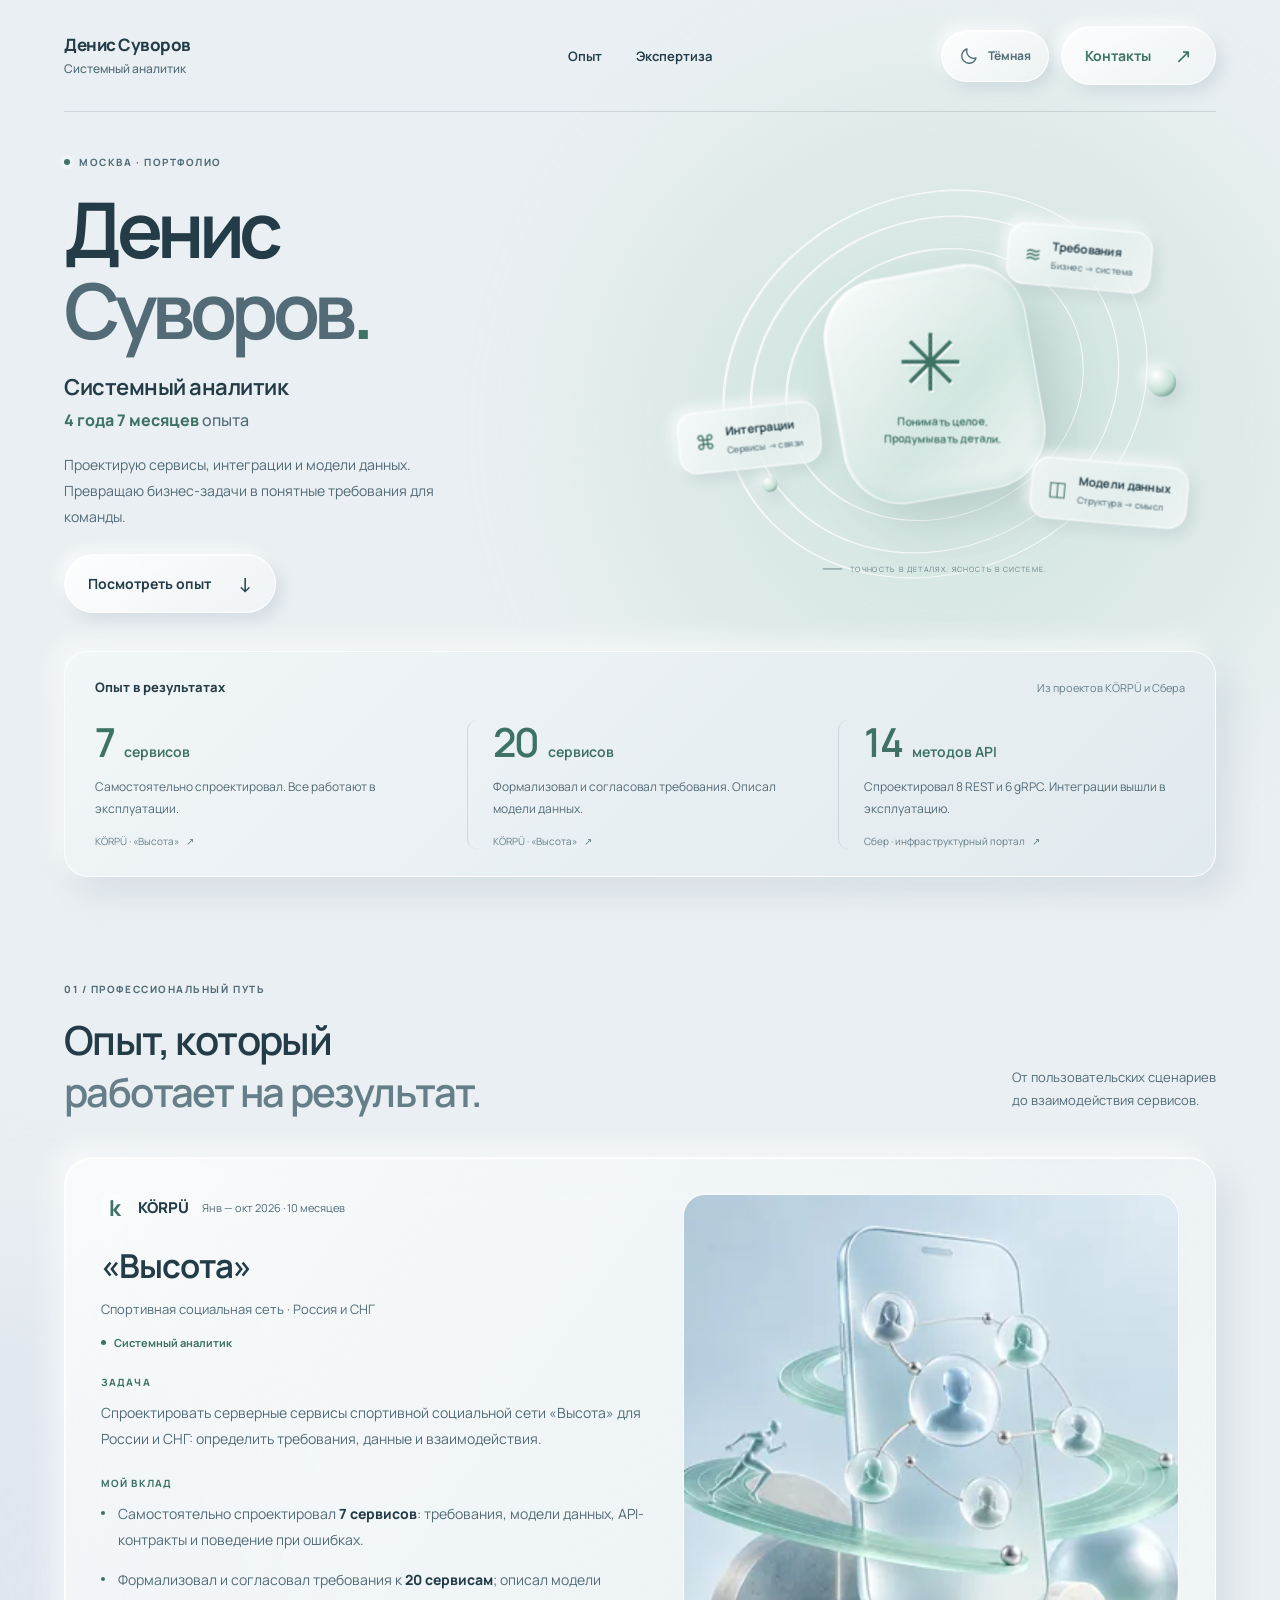
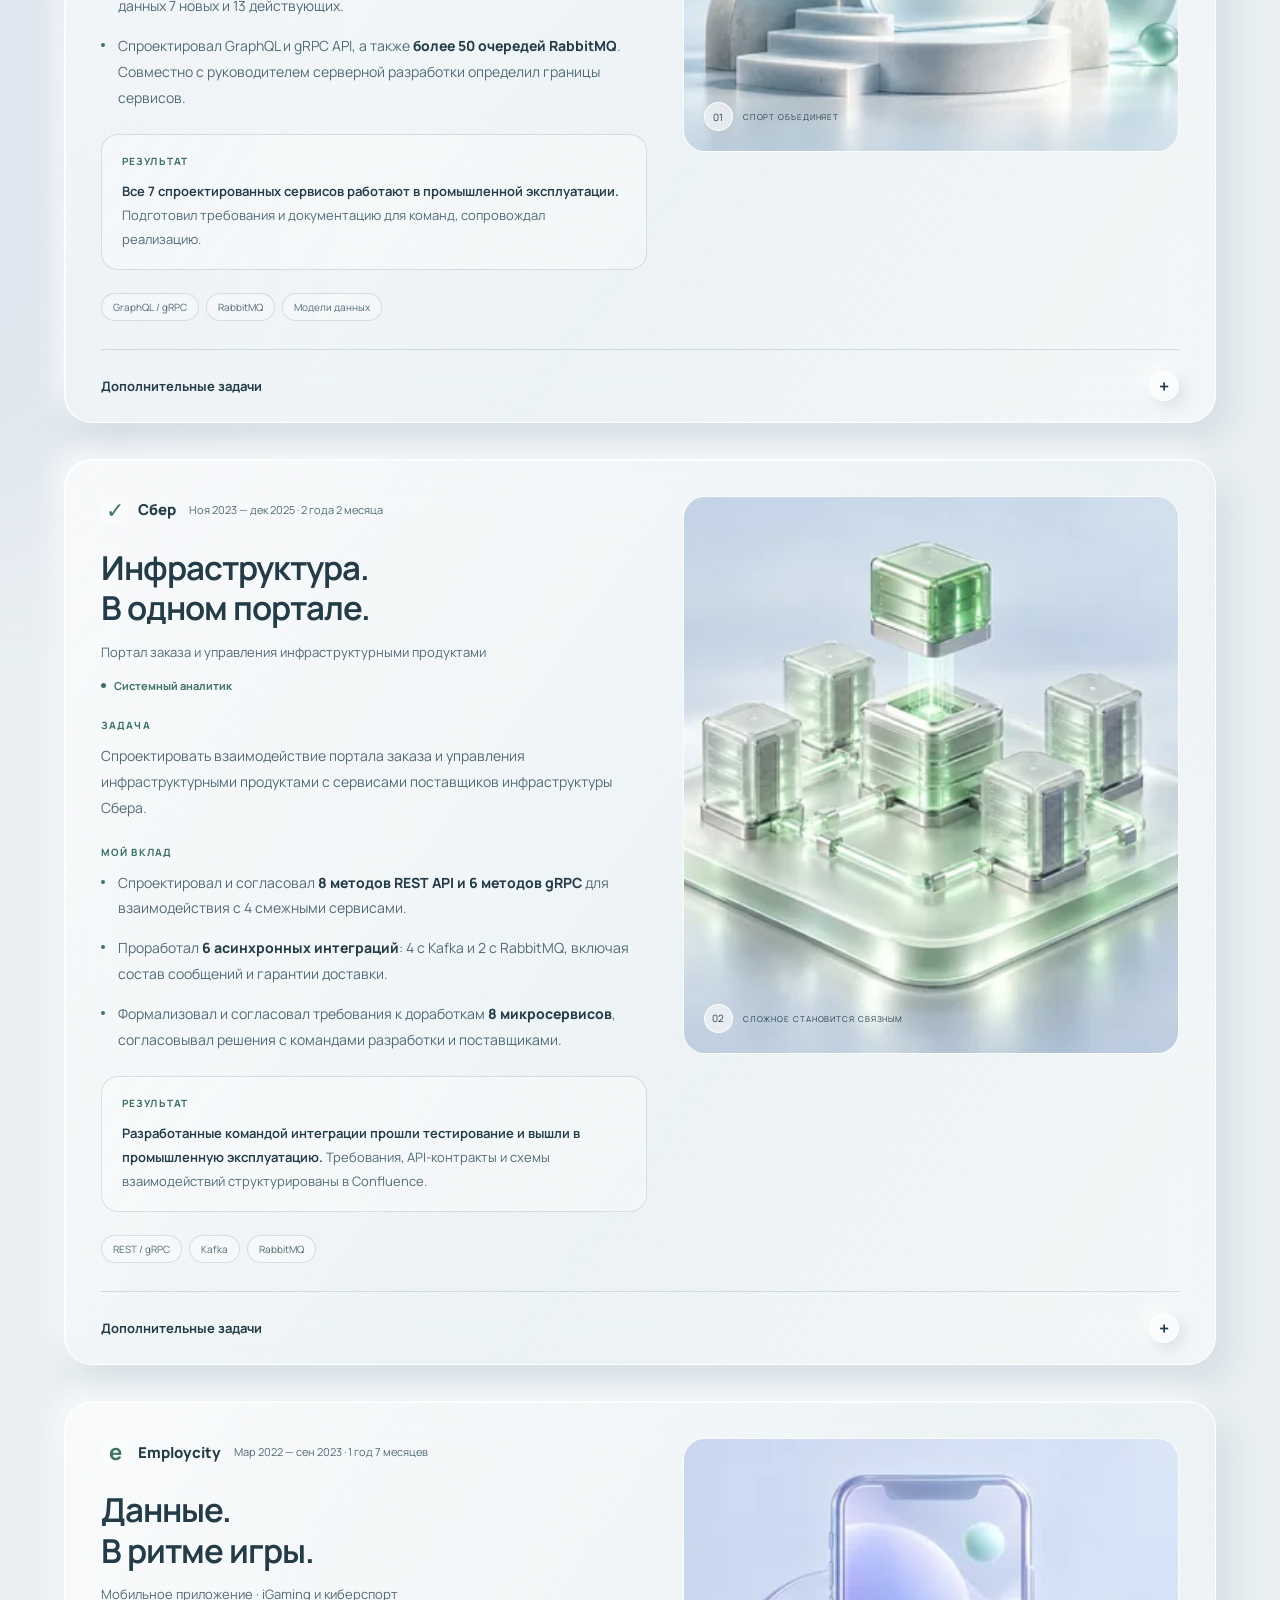
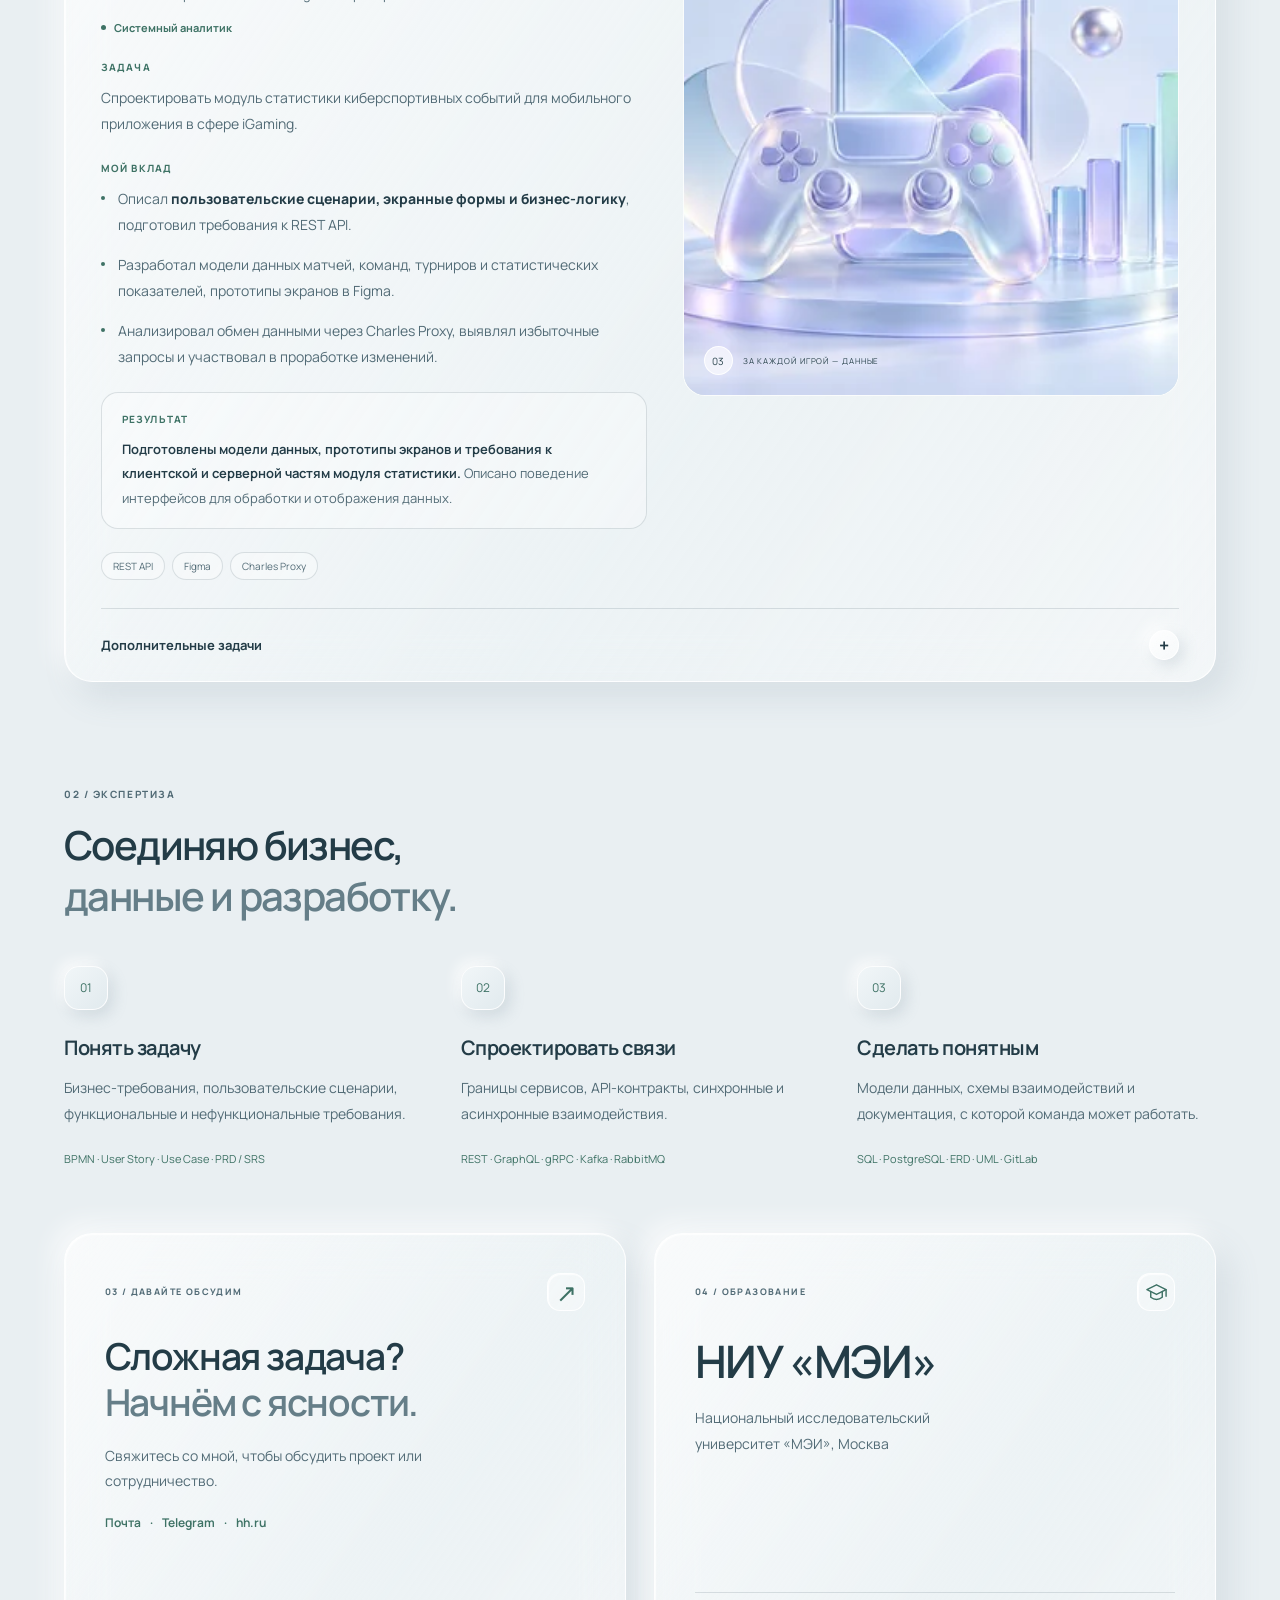
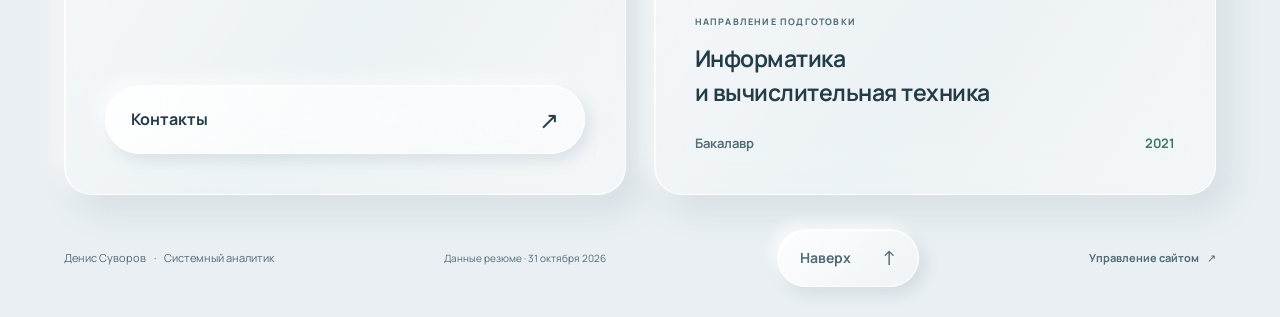
==== commit 8a53c165: "Optimize project images with responsive WebP" ====
--- a/index.html
+++ b/index.html
@@ -62,7 +62,7 @@
 <section class="case-step case-outcome"><h4>Результат</h4><p data-content="korpuStory4"><strong>Все 7 спроектированных сервисов работают в промышленной эксплуатации.</strong> Подготовил требования и документацию для команд, сопровождал реализацию.</p></section>
 </div>
 <div class="tags"><span>GraphQL / gRPC</span><span>RabbitMQ</span><span>Модели данных</span></div></div>
-<figure class="work-art art-vysota"><img src="vysota.png" alt="Авторская стеклянная композиция: смартфон, беговая дорожка и связи между участниками спортивного сообщества" width="1200" height="900"><figcaption><span>01</span> СПОРТ ОБЪЕДИНЯЕТ</figcaption></figure></div>
+<figure class="work-art art-vysota"><img src="vysota-960.webp" srcset="vysota-480.webp 480w, vysota-960.webp 960w, vysota.webp 1448w" sizes="(max-width: 700px) calc(100vw - 90px), (max-width: 900px) calc(100vw - 134px), (max-width: 1328px) calc(71.43vw - 173px), 776px" alt="Авторская стеклянная композиция: смартфон, беговая дорожка и связи между участниками спортивного сообщества" width="1200" height="900" loading="lazy" decoding="async"><figcaption><span>01</span> СПОРТ ОБЪЕДИНЯЕТ</figcaption></figure></div>
 <details class="work-details"><summary>Дополнительные задачи <span aria-hidden="true">+</span></summary><div class="details-grid"><div><h4>Архитектура и взаимодействия</h4><ul><li data-content="korpuDetail0">Совместно с руководителем серверной разработки определил границы сервисов и зоны ответственности.</li><li data-content="korpuDetail1">Восстанавливал описание действующих сервисов по их устройству и поведению.</li><li data-content="korpuDetail2">В проектных решениях применял Outbox — сохранение события вместе с бизнес-изменением для последующей отправки.</li><li data-content="korpuDetail3">Описал аутентификацию и авторизацию: access- и refresh-токены JWT, их срок жизни, передачу и хранение.</li></ul></div><div><h4>Требования и сопровождение</h4><ul><li data-content="korpuDetail4">Подготовил схемы процессов BPMN 2.0, последовательностей взаимодействий UML Sequence и моделей данных ERD.</li><li data-content="korpuDetail5">Подготовил требования к продукту (PRD), спецификации требований к системе (SRS) и задания для разработки, дизайна и тестирования.</li><li data-content="korpuDetail6">Вёл документацию в GitLab, формировал бэклог, согласовывал решения и сопровождал реализацию.</li><li data-content="korpuDetail7">Использовал AI-агентов для черновиков моделей, документации, проверки требований, прототипов и анализа backend-сервисов; SQL — для поиска данных каталога.</li></ul></div></div></details>
 </article>
 <article class="work-card glass-card" id="sber">
@@ -74,7 +74,7 @@
 <section class="case-step case-outcome"><h4>Результат</h4><p data-content="sberStory4"><strong>Разработанные командой интеграции прошли тестирование и вышли в промышленную эксплуатацию.</strong> Требования, API-контракты и схемы взаимодействий структурированы в Confluence.</p></section>
 </div>
 <div class="tags"><span>REST / gRPC</span><span>Kafka</span><span>RabbitMQ</span></div></div>
-<figure class="work-art art-sber"><img src="sber.png" alt="Авторская стеклянная композиция: серверные башни и связанные инфраструктурные модули" width="1200" height="900" loading="lazy"><figcaption><span>02</span> СЛОЖНОЕ СТАНОВИТСЯ СВЯЗНЫМ</figcaption></figure></div>
+<figure class="work-art art-sber"><img src="sber-960.webp" srcset="sber-480.webp 480w, sber-960.webp 960w, sber.webp 1448w" sizes="(max-width: 700px) calc(100vw - 90px), (max-width: 900px) calc(100vw - 134px), (max-width: 1328px) calc(71.43vw - 173px), 776px" alt="Авторская стеклянная композиция: серверные башни и связанные инфраструктурные модули" width="1200" height="900" loading="lazy" decoding="async"><figcaption><span>02</span> СЛОЖНОЕ СТАНОВИТСЯ СВЯЗНЫМ</figcaption></figure></div>
 <details class="work-details"><summary>Дополнительные задачи <span aria-hidden="true">+</span></summary><div class="details-grid"><div><h4>Надёжное взаимодействие</h4><ul><li data-content="sberDetail0">Описывал API-контракты и взаимодействия портала с сервисами поставщиков инфраструктуры.</li><li data-content="sberDetail1">Для обмена событиями описывал Outbox, состав сообщений, устранение повторов, гарантии доставки, очередь необработанных сообщений (DLQ) и потребителей событий.</li><li data-content="sberDetail2">Согласовывал технические решения с командами разработки и поставщиками инфраструктурных сервисов.</li></ul></div><div><h4>Единая картина для команды</h4><ul><li data-content="sberDetail3">Подготовил 4 сквозные модели бизнес-процессов BPMN 2.0 и более 8 UML Sequence-диаграмм взаимодействий сервисов.</li><li data-content="sberDetail4">Структурировал и актуализировал требования, контракты и схемы в Confluence.</li><li data-content="sberDetail5">Анализировал инфраструктурные продукты с помощью SQL, чтобы определить их готовность к переносу в новую систему.</li></ul></div></div></details>
 </article>
 <article class="work-card glass-card" id="employcity">
@@ -86,7 +86,7 @@
 <section class="case-step case-outcome"><h4>Результат</h4><p data-content="employcityStory4"><strong>Подготовлены модели данных, прототипы экранов и требования к клиентской и серверной частям модуля статистики.</strong> Описано поведение интерфейсов для обработки и отображения данных.</p></section>
 </div>
 <div class="tags"><span>REST API</span><span>Figma</span><span>Charles Proxy</span></div></div>
-<figure class="work-art art-employ"><img src="employcity.png" alt="Авторская стеклянная композиция: игровой контроллер, смартфон и столбцы спортивной статистики" width="1200" height="900" loading="lazy"><figcaption><span>03</span> ЗА КАЖДОЙ ИГРОЙ — ДАННЫЕ</figcaption></figure></div>
+<figure class="work-art art-employ"><img src="employcity-960.webp" srcset="employcity-480.webp 480w, employcity-960.webp 960w, employcity.webp 1448w" sizes="(max-width: 700px) calc(100vw - 90px), (max-width: 900px) calc(100vw - 134px), (max-width: 1328px) calc(71.43vw - 173px), 776px" alt="Авторская стеклянная композиция: игровой контроллер, смартфон и столбцы спортивной статистики" width="1200" height="900" loading="lazy" decoding="async"><figcaption><span>03</span> ЗА КАЖДОЙ ИГРОЙ — ДАННЫЕ</figcaption></figure></div>
 <details class="work-details"><summary>Дополнительные задачи <span aria-hidden="true">+</span></summary><div class="details-grid"><div><h4>Сценарии и данные</h4><p data-content="employcityDetail0">Проработал обработку и отображение статистики в приложении. Формализовал требования к клиентской и серверной частям, связав интерфейсы с бизнес-логикой и моделями данных.</p></div><div><h4>Анализ поведения приложения</h4><p data-content="employcityDetail1">С помощью Charles Proxy анализировал обмен данными между приложением и сервером, выявлял избыточные сетевые запросы. Участвовал в проработке изменений и проверке соответствия сценариев требованиям.</p></div></div></details>
 </article>
 </div></section>
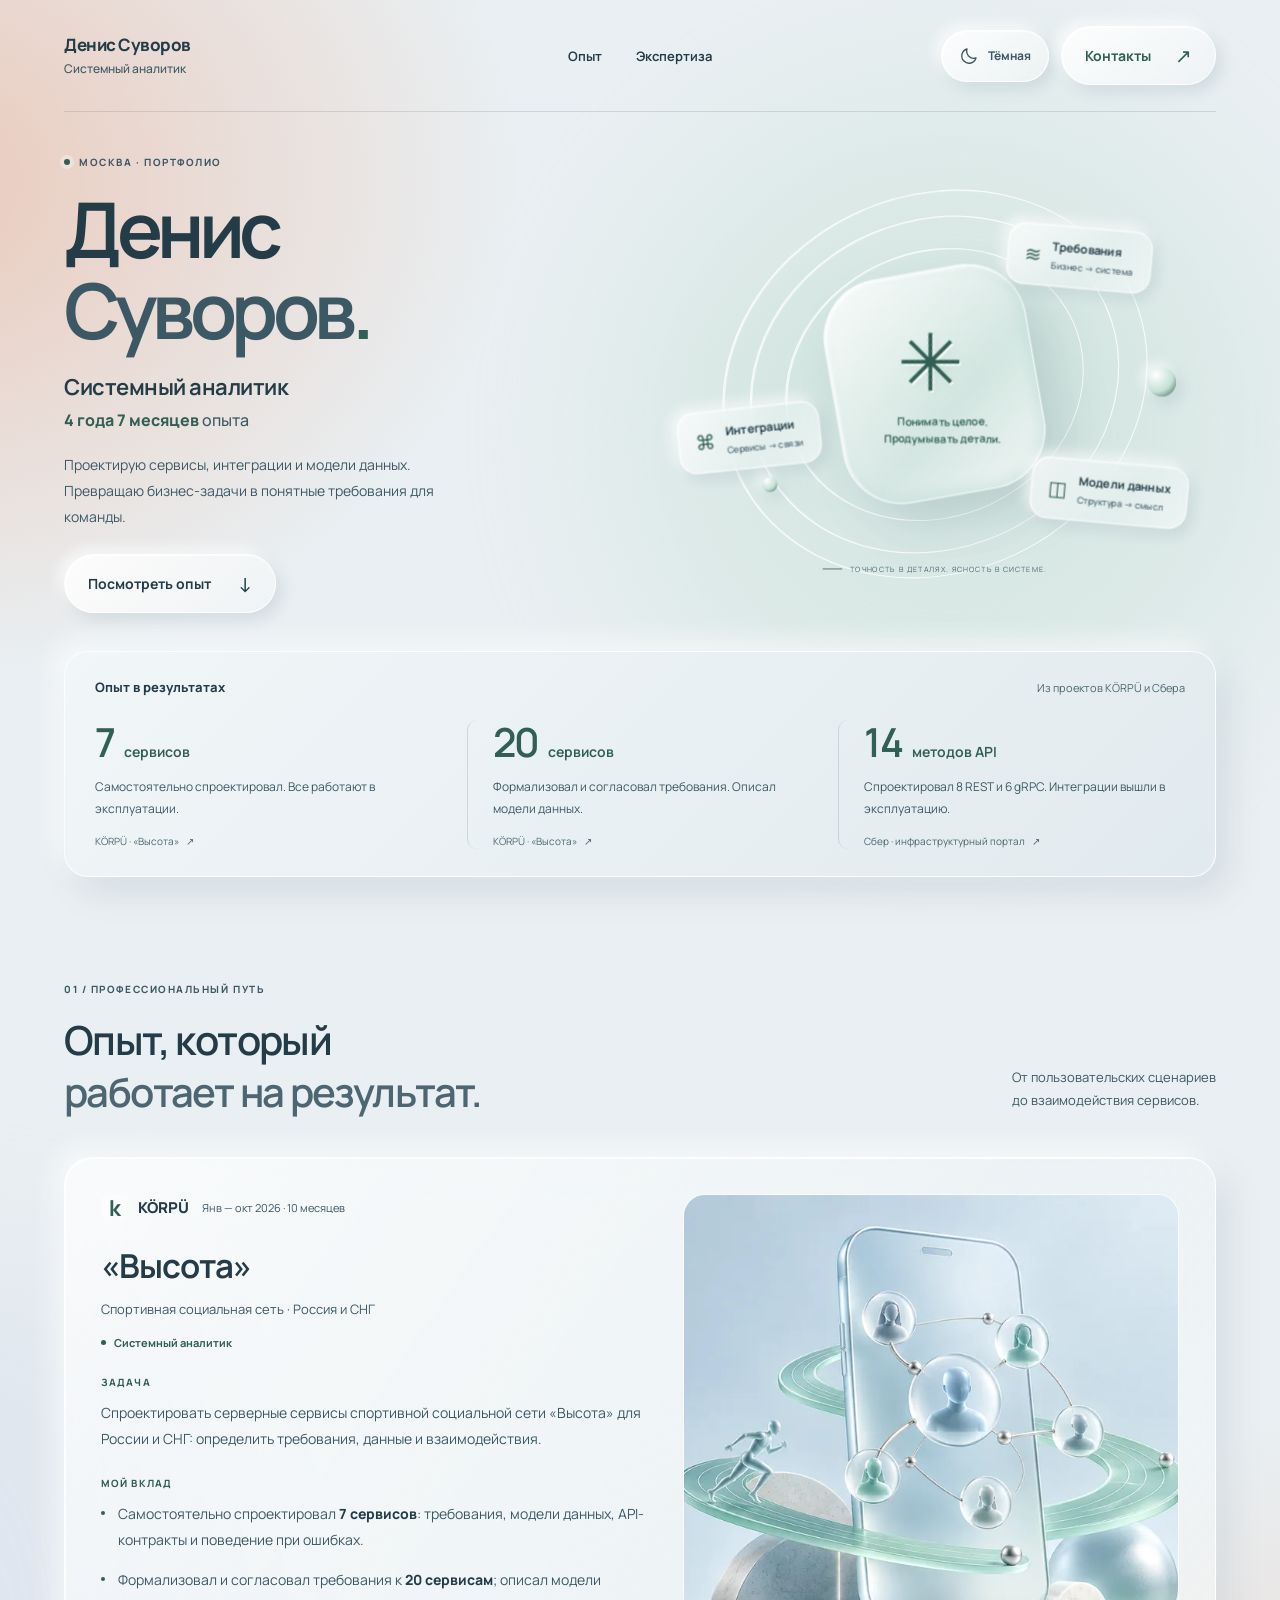
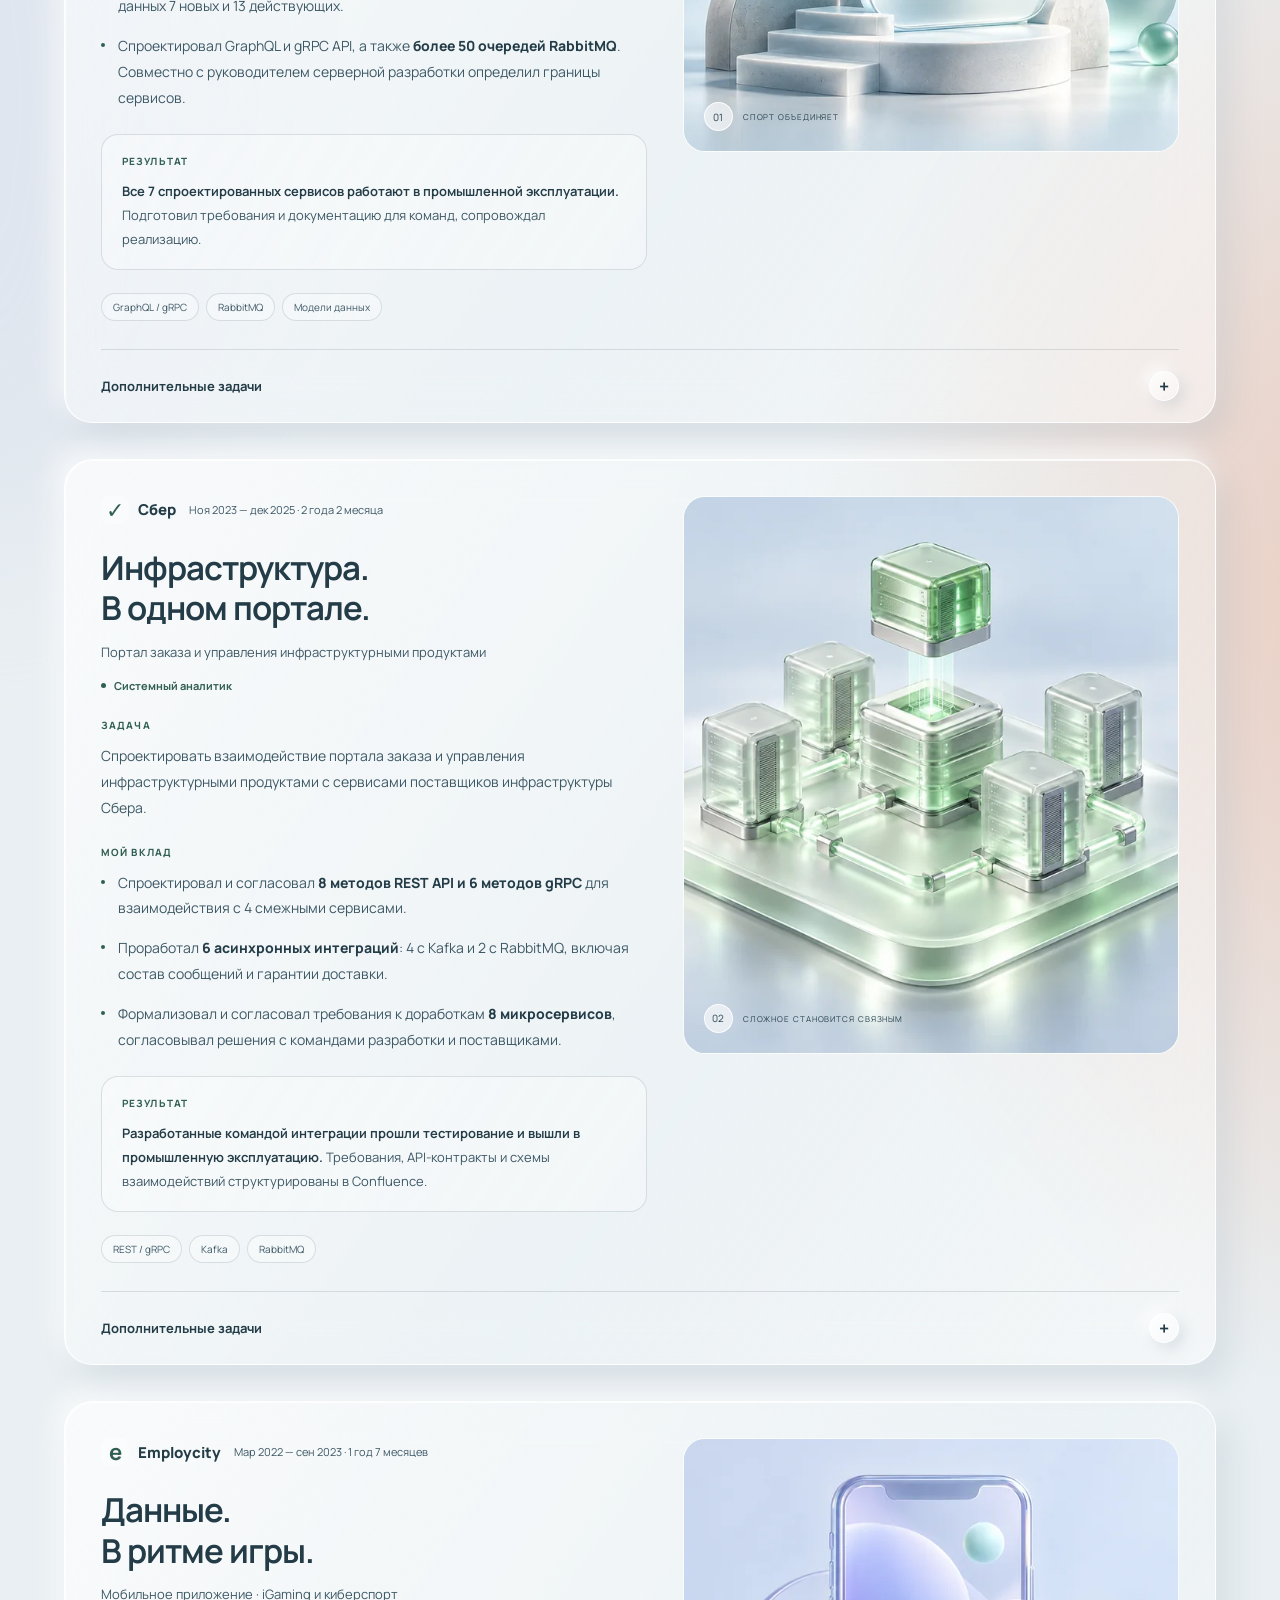
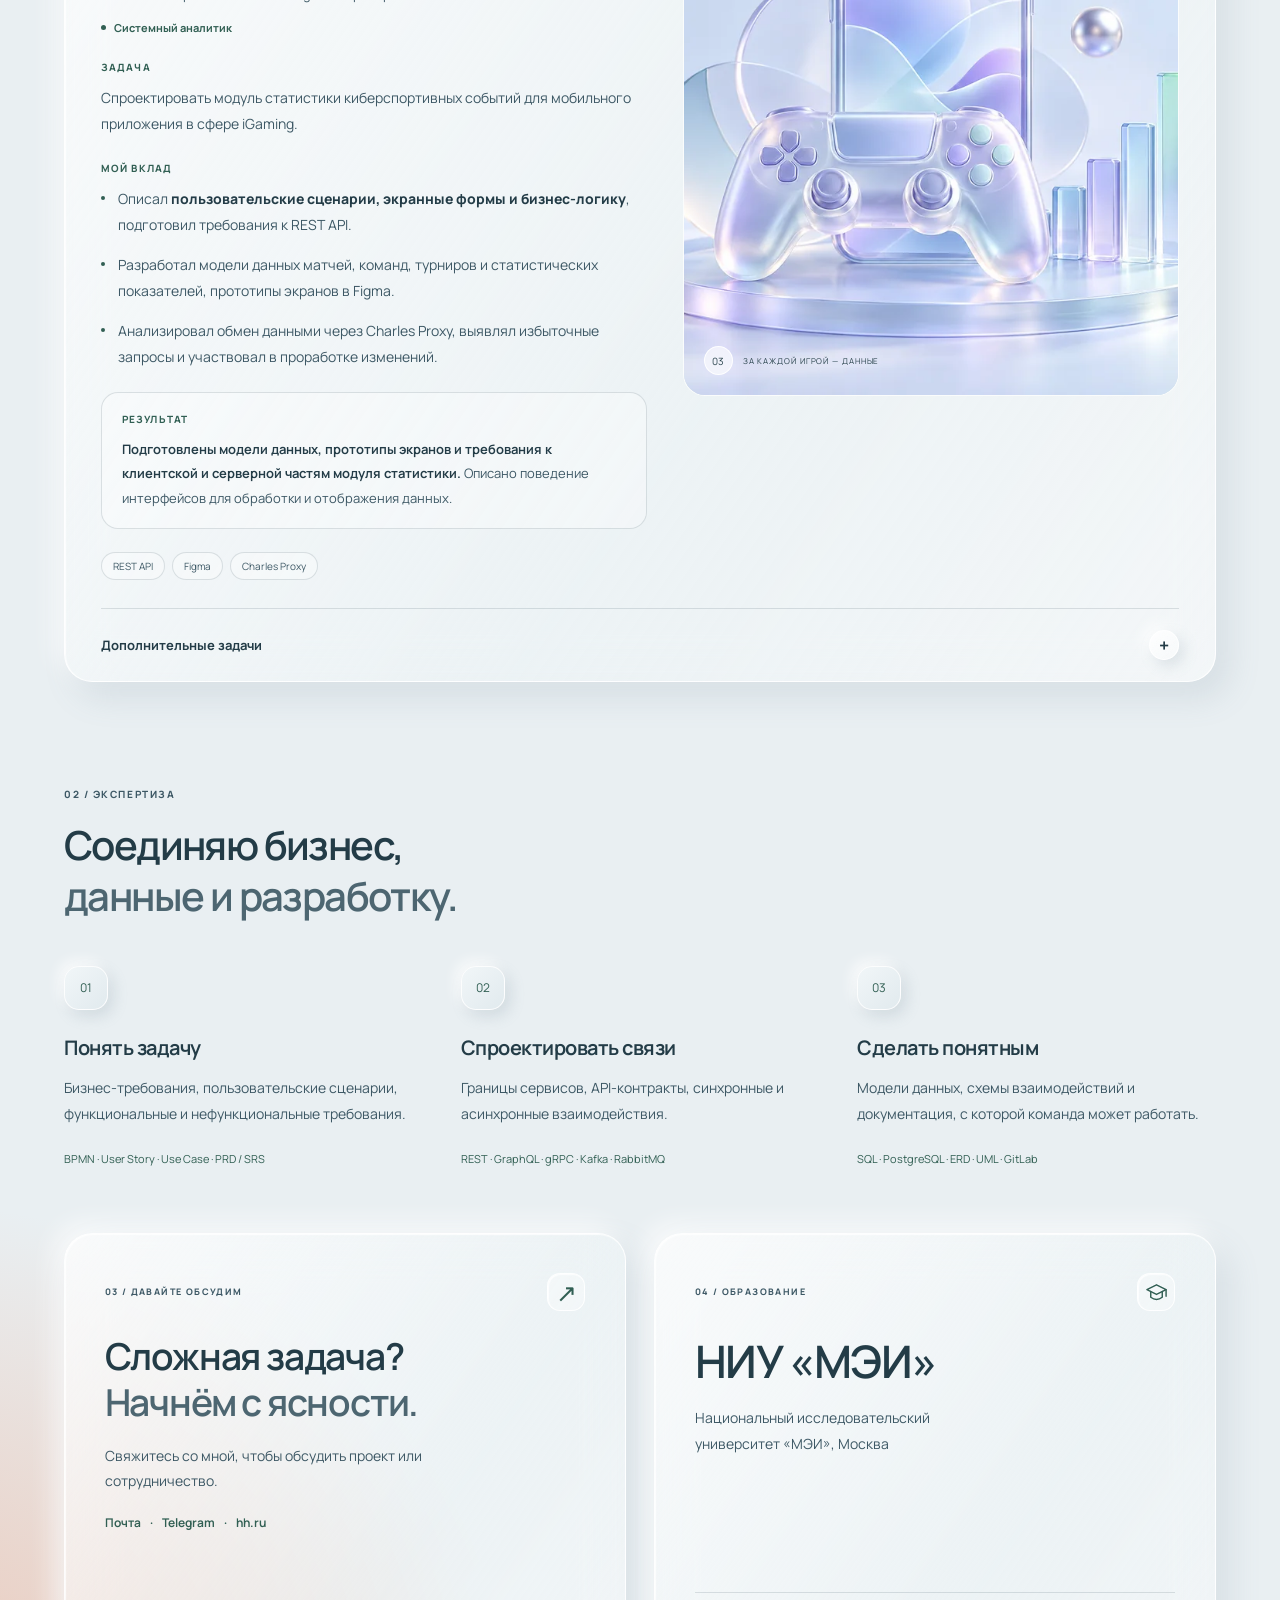
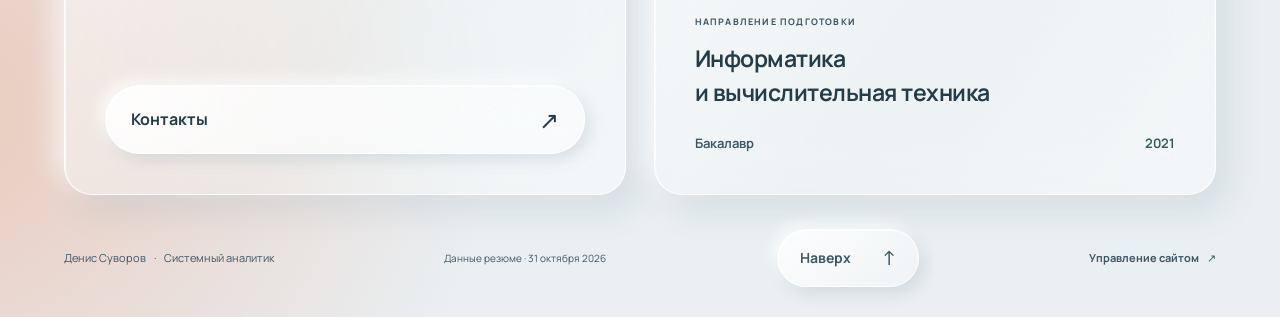
==== commit 3d92113c: "Add edge scroll reveals and warm peach background" ====
--- a/index.html
+++ b/index.html
@@ -6,11 +6,11 @@
 <title>Денис Суворов — системный аналитик</title>
 <link rel="icon" href="favicon.svg" type="image/svg+xml">
 <script src="theme-init.js"></script>
-<link rel="stylesheet" href="styles.css">
+<link rel="stylesheet" href="styles.css?v=20261108-edge1">
 <script src="content.js" defer></script>
-<script src="app.js" defer></script>
+<script src="app.js?v=20261108-edge1" defer></script>
 </head>
-<body>
+<body class="portfolio-site">
 <a class="skip" href="#experience">Перейти к опыту</a>
 <div class="ambient ambient-one" aria-hidden="true"></div><div class="ambient ambient-two" aria-hidden="true"></div>
 <div class="page">
--- a/styles.css
+++ b/styles.css
@@ -9,7 +9,7 @@
   --shadow:12px 15px 32px rgba(111,137,152,.17),-9px -9px 26px rgba(255,255,255,.75);
   --button-shadow:5px 6px 15px rgba(111,137,152,.2),-5px -5px 14px rgba(255,255,255,.8);
   --inset:inset 1px 1px 1px rgba(255,255,255,.8); --inset-bg:rgba(255,255,255,.32);
-  --mint-glow:#c6e0d6; --blue-glow:#d6ddec; --core-fill:linear-gradient(140deg,rgba(255,255,255,.85),rgba(218,238,232,.15) 60%,rgba(255,255,255,.65));
+  --peach-glow:rgba(235,170,141,.56); --mint-glow:#c6e0d6; --blue-glow:#d6ddec; --core-fill:linear-gradient(140deg,rgba(255,255,255,.85),rgba(218,238,232,.15) 60%,rgba(255,255,255,.65));
   --core-shadow:20px 28px 55px rgba(77,114,121,.2),inset 2px 2px 4px #fff,inset -4px -5px 14px rgba(167,206,197,.36);
   --dialog:linear-gradient(125deg,#f5fafc,#e0efea); --backdrop:rgba(33,53,64,.36);
   font-family:'Manrope',-apple-system,BlinkMacSystemFont,'Segoe UI',sans-serif; font-synthesis:none;
@@ -25,7 +25,7 @@
   --shadow:12px 15px 32px rgba(4,10,16,.44),-7px -7px 24px rgba(89,123,135,.08);
   --button-shadow:5px 6px 15px rgba(0,8,14,.34),-4px -4px 12px rgba(114,150,160,.07);
   --inset:inset 1px 1px 1px rgba(208,236,235,.1); --inset-bg:rgba(158,203,207,.06);
-  --mint-glow:#315e54; --blue-glow:#294658; --core-fill:linear-gradient(140deg,rgba(107,153,149,.22),rgba(27,56,59,.2) 60%,rgba(98,146,139,.22));
+  --peach-glow:rgba(170,93,80,.31); --mint-glow:#315e54; --blue-glow:#294658; --core-fill:linear-gradient(140deg,rgba(107,153,149,.22),rgba(27,56,59,.2) 60%,rgba(98,146,139,.22));
   --core-shadow:20px 28px 55px rgba(0,12,17,.5),inset 2px 2px 3px rgba(200,245,229,.13),inset -4px -5px 14px rgba(107,176,150,.1);
   --dialog:linear-gradient(125deg,#293e48,#1d3337); --backdrop:rgba(3,12,18,.65);
   color-scheme:dark;
@@ -61,10 +61,13 @@
 @media(max-width:700px){.closing-grid{margin-top:48px;gap:22px}.closing-grid>.closing-card{aspect-ratio:auto;min-height:390px;padding:27px 26px;overflow:visible}.closing-card-heading .eyebrow{font-size:8px;letter-spacing:1.2px}.closing-card-body{margin:22px 0 26px}.closing-grid .closing-card h2{font-size:31px;letter-spacing:-1px}.closing-grid .education-card h2{font-size:39px}.closing-grid .closing-card-body>p{font-size:14px;margin-top:16px}.closing-grid .closing-card-body>.contact-channels{font-size:12px;margin-top:17px}.closing-grid .contact-section .contact-cta{font-size:16px;min-height:62px;margin-top:auto}.education-program{padding-top:20px}.education-program h3{font-size:21px;margin-bottom:20px}.closing-grid .education-card .university-name{font-size:13px}.university-name br{display:none}}
 @media(max-width:360px){.closing-grid>.closing-card{padding:25px 22px}.closing-grid .closing-card h2{font-size:27px}.closing-grid .education-card h2{font-size:35px}.closing-grid .closing-card-body>p{font-size:13px}.education-program h3{font-size:19px}.closing-grid .closing-card-body>.contact-channels{font-size:11px}}
 
-/* Motion never controls document flow; no content is hidden without JavaScript. */
-.reveal-element{transition:opacity .72s cubic-bezier(.22,.61,.36,1),transform .72s cubic-bezier(.22,.61,.36,1)}
-.reveal-pending{opacity:0;transform:translateY(24px)}
-.reveal-shown{opacity:1;transform:translateY(0)}
+/* Static warm washes complement the mint and blue, without downloading an image. */
+:root:not([data-theme="dark"]) .portfolio-site{--muted:#3d5865;--subtle:#4d6671;--accent:#315f53}
+.portfolio-site{isolation:isolate;background-image:radial-gradient(ellipse 820px 660px at -8% 180px,var(--peach-glow),transparent 76%),radial-gradient(ellipse 880px 1080px at 115% 43%,var(--peach-glow),transparent 76%),radial-gradient(ellipse 760px 660px at -7% 96%,var(--peach-glow),transparent 77%);background-repeat:no-repeat}
+@media(max-width:700px){.portfolio-site{background-image:radial-gradient(ellipse 470px 740px at -35% 260px,var(--peach-glow),transparent 78%),radial-gradient(ellipse 500px 1600px at 140% 43%,var(--peach-glow),transparent 80%),radial-gradient(ellipse 500px 900px at -40% 97%,var(--peach-glow),transparent 80%)}}
+/* Pending blocks retain their layout bounds, so the observer can see them. */
+.reveal-pending{opacity:0}
+.reveal-shown{opacity:1}
 .reveal-pending:focus-within{opacity:1;transform:none}
 .edited-copy{white-space:pre-line}
 .admin-entry{font-size:11px;color:var(--muted);padding:8px 0;display:inline-flex;gap:8px;align-items:center;min-height:40px}
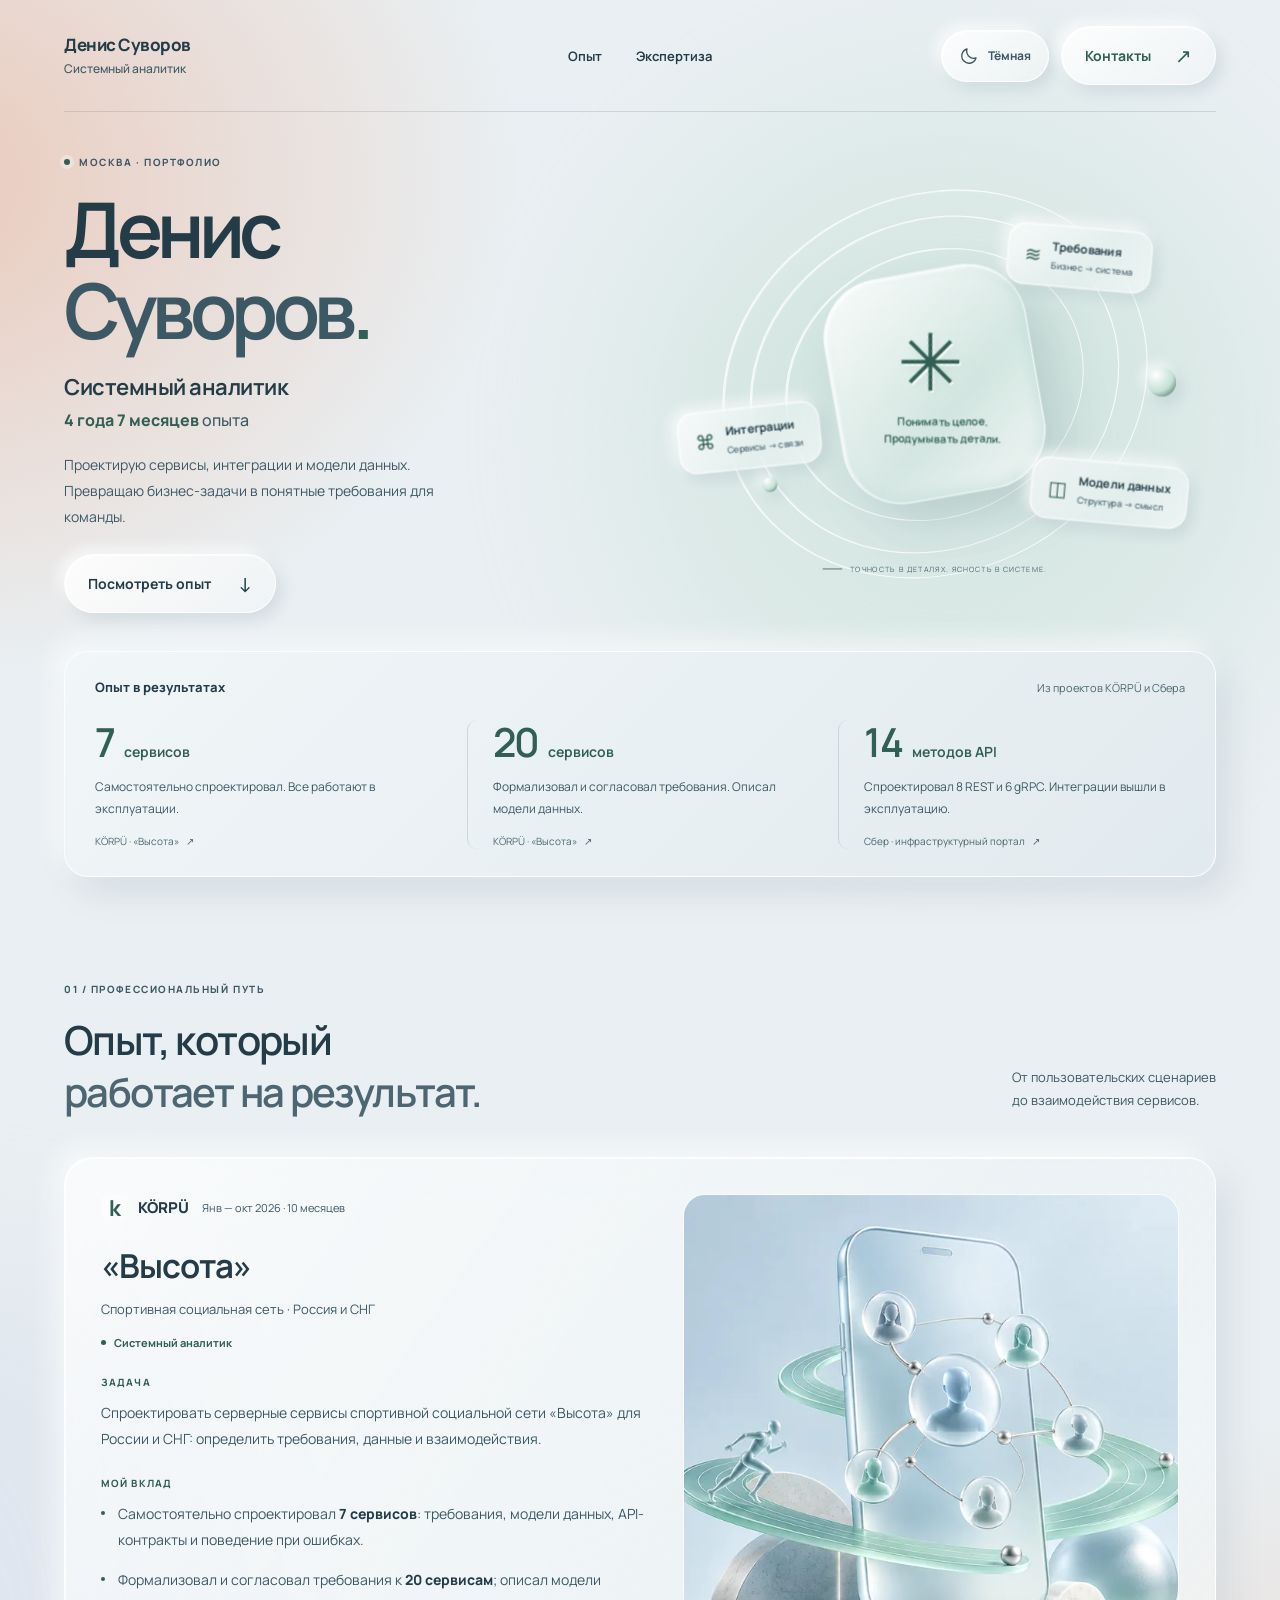
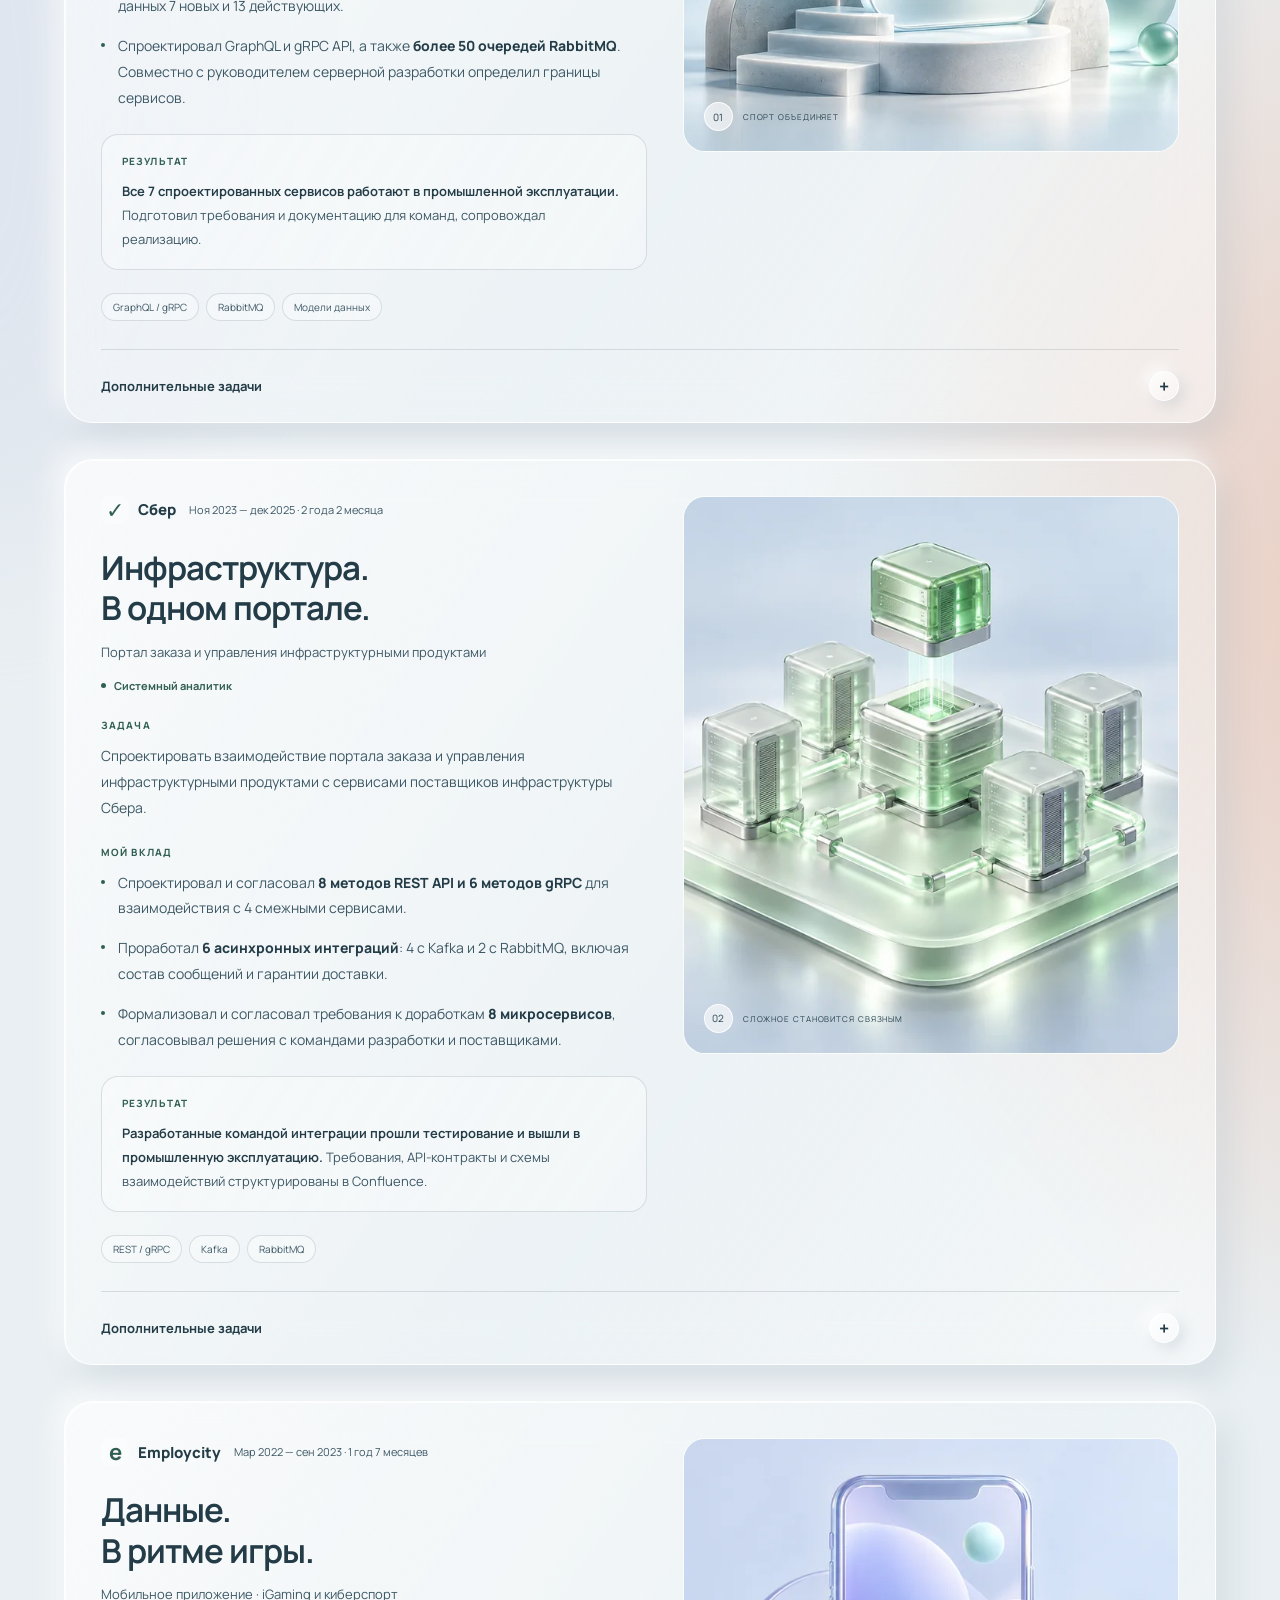
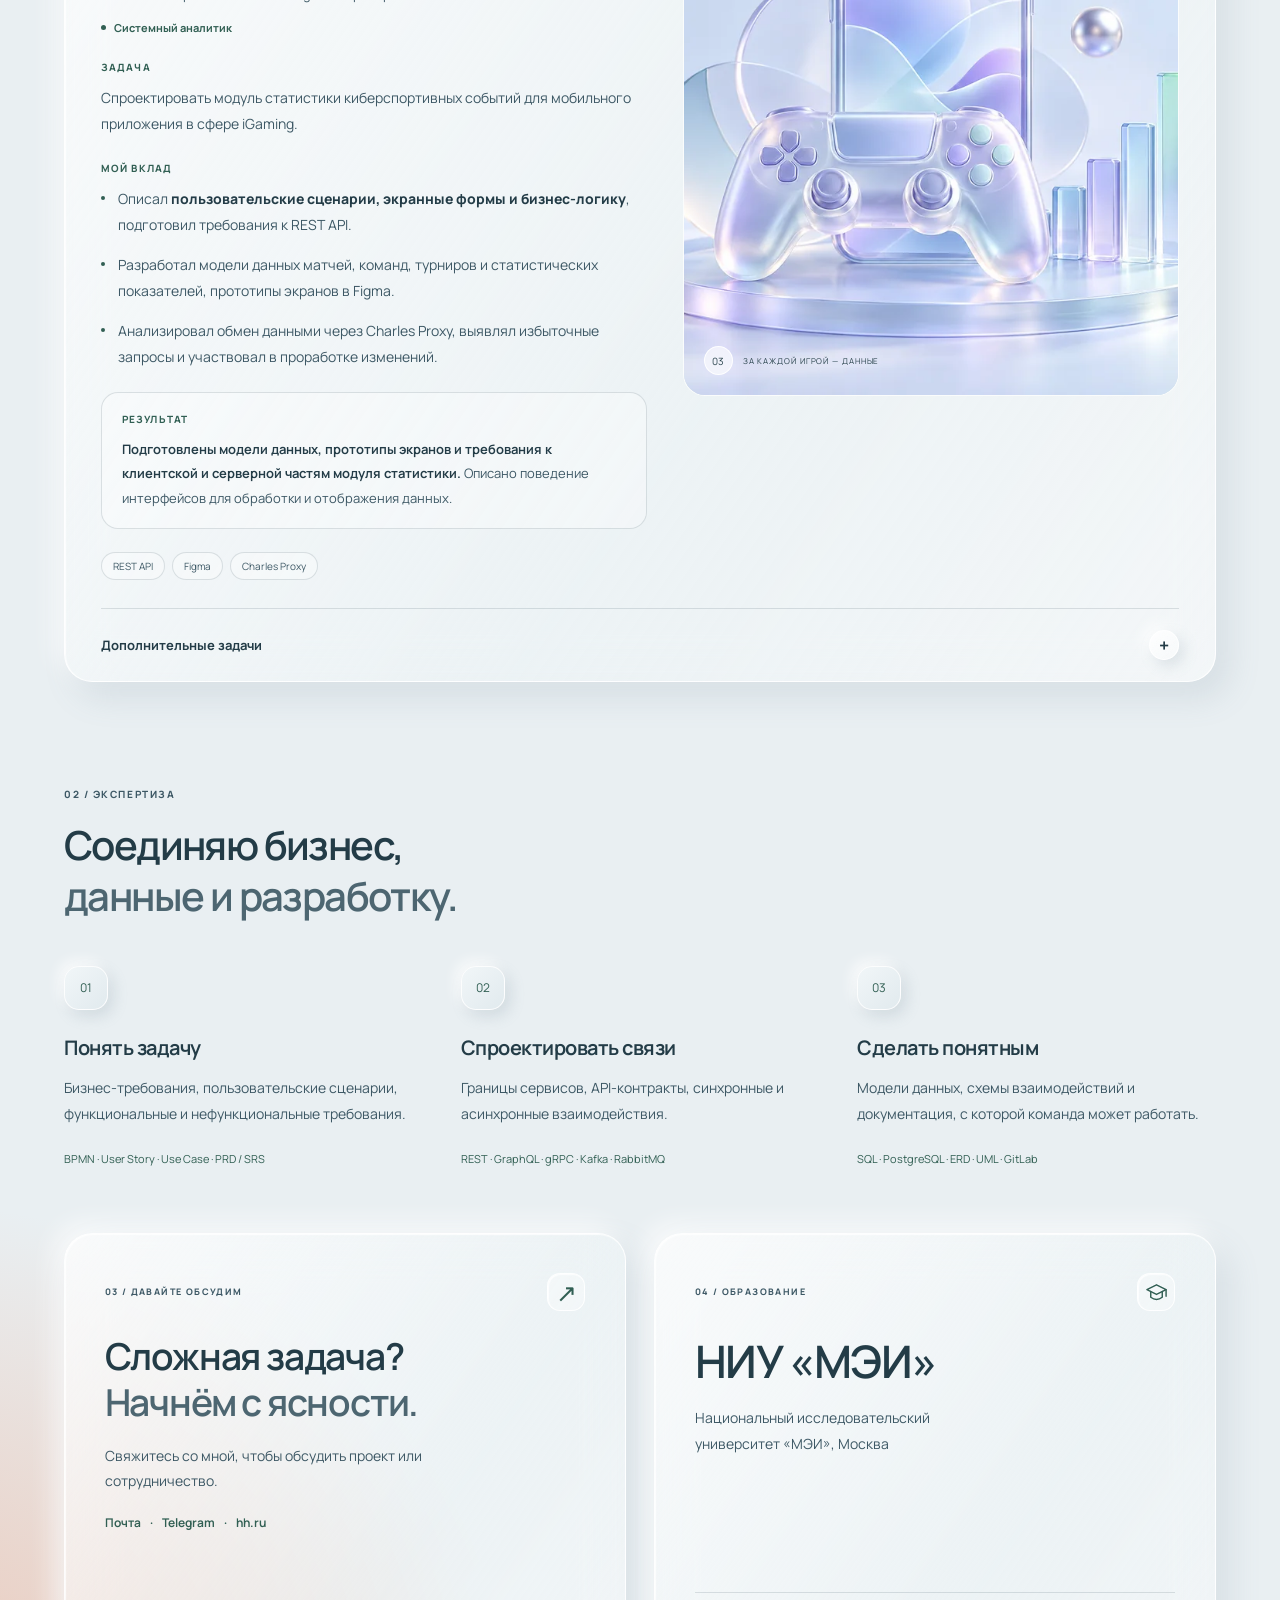
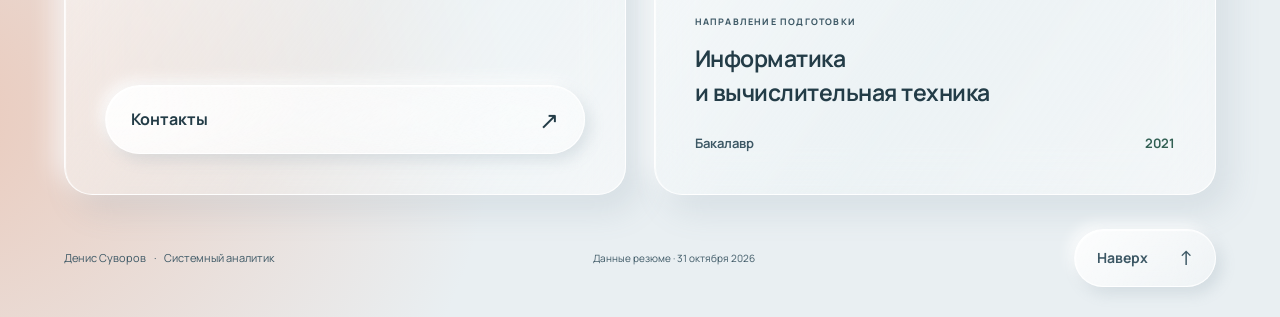
==== commit 5ff9a2a1: "Show management link in header only for verified owner session" ====
--- a/index.html
+++ b/index.html
@@ -6,9 +6,10 @@
 <title>Денис Суворов — системный аналитик</title>
 <link rel="icon" href="favicon.svg" type="image/svg+xml">
 <script src="theme-init.js"></script>
-<link rel="stylesheet" href="styles.css?v=20261108-edge1">
+<link rel="stylesheet" href="styles.css?v=20261108-owner1">
 <script src="content.js" defer></script>
 <script src="app.js?v=20261108-edge1" defer></script>
+<script src="owner-session.js?v=20261108-owner1" defer></script>
 </head>
 <body class="portfolio-site">
 <a class="skip" href="#experience">Перейти к опыту</a>
@@ -23,6 +24,7 @@
 <svg class="theme-icon icon-sun" width="20" height="20" viewbox="0 0 24 24" fill="none" stroke="currentColor" stroke-width="1.6" aria-hidden="true"><circle cx="12" cy="12" r="4"></circle><path d="M12 2v2m0 16v2M2 12h2m16 0h2M4.9 4.9l1.4 1.4m11.4 11.4 1.4 1.4M4.9 19.1l1.4-1.4M17.7 6.3l1.4-1.4" stroke-linecap="round"></path></svg><span class="theme-label">Тёмная</span></button>
 <button class="glass-button contact-open header-contact" type="button">Контакты <span aria-hidden="true">↗</span></button>
 </div>
+<template id="owner-header-template"><a class="glass-button header-owner-entry" href="admin.html" target="portfolio-site-management">Управление сайтом <span aria-hidden="true">↗</span></a></template>
 </header>
 <main id="top">
 <section class="hero" aria-labelledby="hero-title">
@@ -107,7 +109,7 @@
 </section>
 </div>
 </main>
-<footer><span>Денис Суворов <span class="footer-dot">·</span> Системный аналитик</span><span data-content="updated">Данные резюме · 31 октября 2026</span><a class="glass-button back-to-top footer-top" href="#page-top">Наверх <span aria-hidden="true">↑</span></a><a class="admin-entry" href="admin.html">Управление сайтом <span aria-hidden="true">↗</span></a></footer>
+<footer><span>Денис Суворов <span class="footer-dot">·</span> Системный аналитик</span><span data-content="updated">Данные резюме · 31 октября 2026</span><a class="glass-button back-to-top footer-top" href="#page-top">Наверх <span aria-hidden="true">↑</span></a></footer>
 </div>
 <a class="glass-button back-to-top floating-top-button" href="#page-top" aria-label="Наверх страницы" hidden>Наверх <span aria-hidden="true">↑</span></a>
 <dialog id="contact-dialog" aria-labelledby="dialog-title" aria-describedby="dialog-description"><div class="dialog-inner">
--- a/styles.css
+++ b/styles.css
@@ -70,6 +70,9 @@
 .reveal-shown{opacity:1}
 .reveal-pending:focus-within{opacity:1;transform:none}
 .edited-copy{white-space:pre-line}
-.admin-entry{font-size:11px;color:var(--muted);padding:8px 0;display:inline-flex;gap:8px;align-items:center;min-height:40px}
-footer{flex-wrap:wrap}.admin-entry:hover{color:var(--accent);text-decoration:underline;text-underline-offset:4px}
+footer{flex-wrap:wrap}
+.header.owner-connected{grid-template-columns:minmax(150px,1fr) auto auto;gap:22px}
+.header-owner-entry{font-size:12px;gap:14px;padding:14px 19px;white-space:nowrap;color:var(--accent)}
+@media(min-width:701px) and (max-width:1000px){.header.owner-connected{grid-template-columns:1fr auto;padding:22px 0;gap:16px}.owner-connected .brand{grid-column:1;grid-row:1}.owner-connected nav{grid-column:1;grid-row:2}.owner-connected .header-actions{display:contents}.owner-connected .theme-toggle{grid-column:2;grid-row:1;justify-self:end}.owner-connected .header-contact{grid-column:2;grid-row:2;justify-self:end}.owner-connected .header-owner-entry{grid-column:1/-1;grid-row:3;justify-self:end}}
+@media(max-width:700px){.header.owner-connected{grid-template-columns:1fr auto;gap:17px 16px}.header-owner-entry{grid-column:1/-1;grid-row:3;justify-content:space-between;width:100%;min-height:46px;font-size:13px}}
 @media(prefers-reduced-motion:reduce){.reveal-element,.reveal-pending,.reveal-shown{opacity:1;transform:none;transition:none}}
